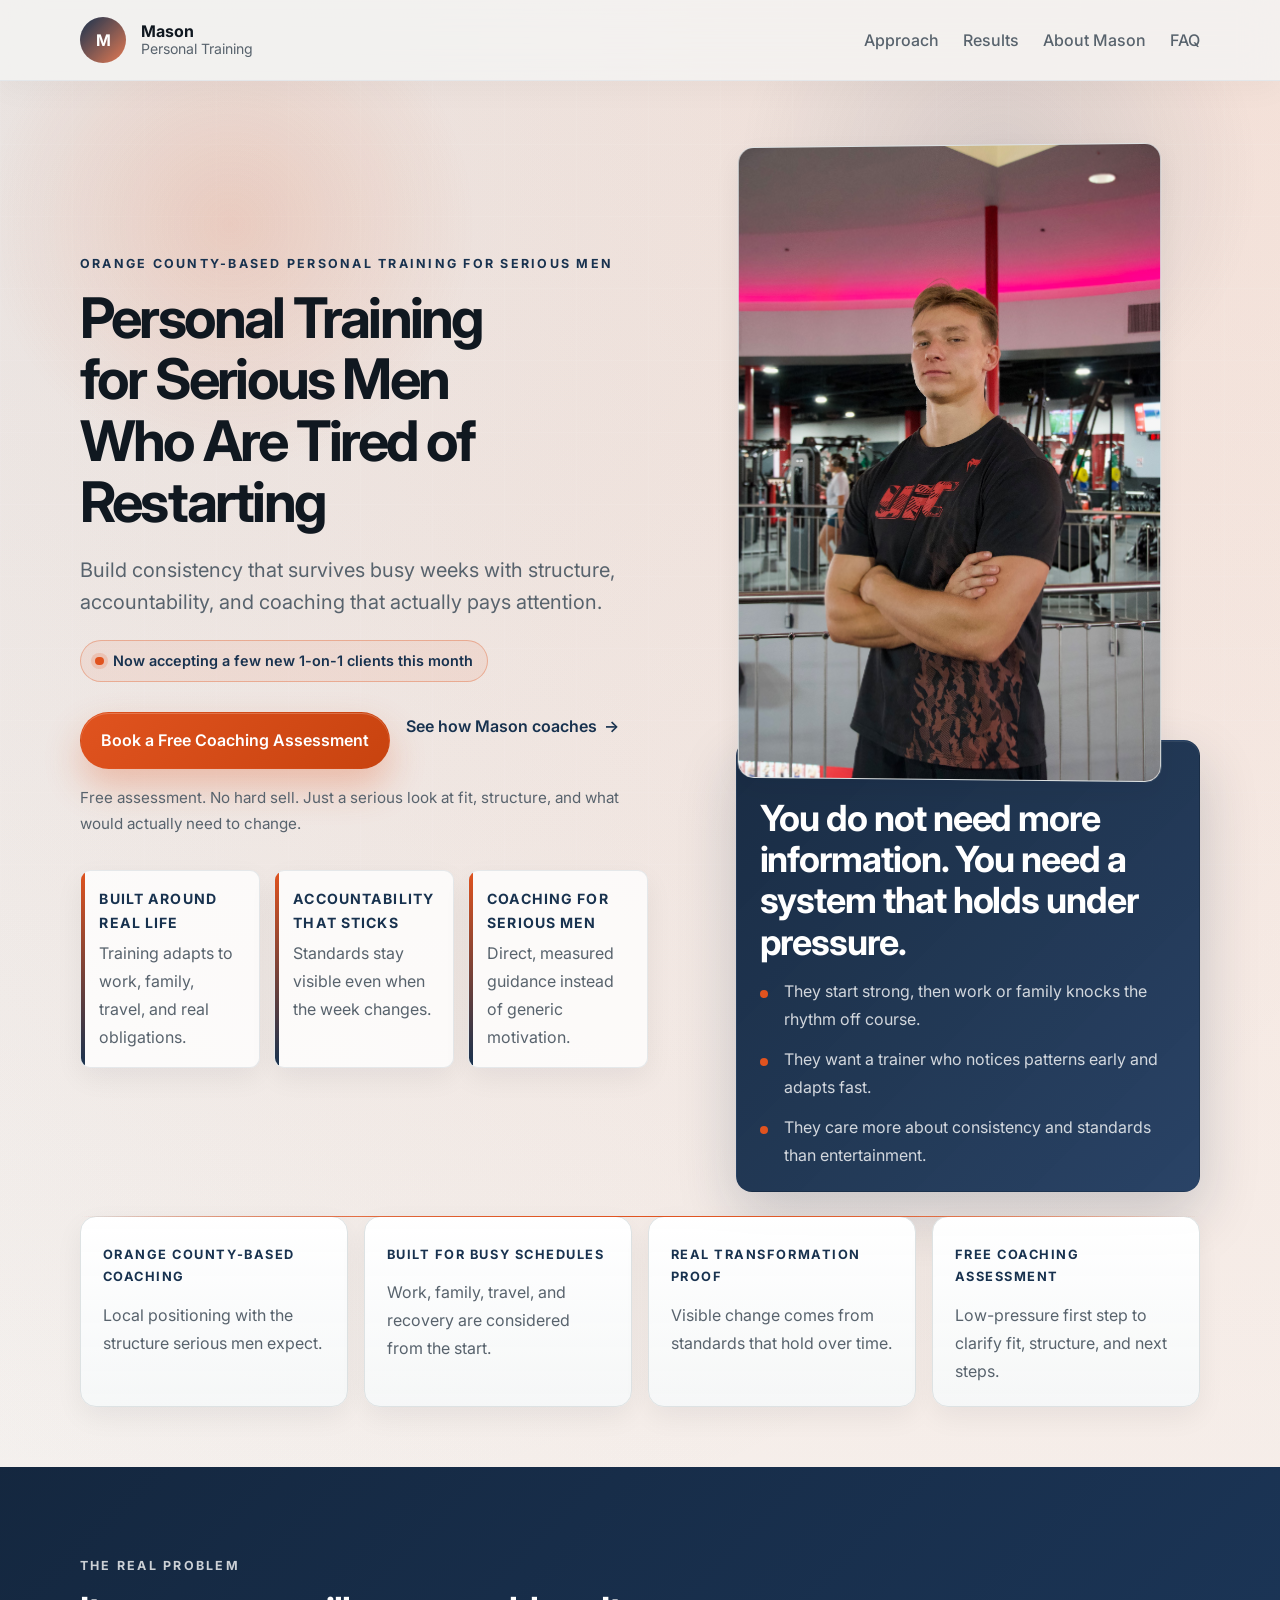
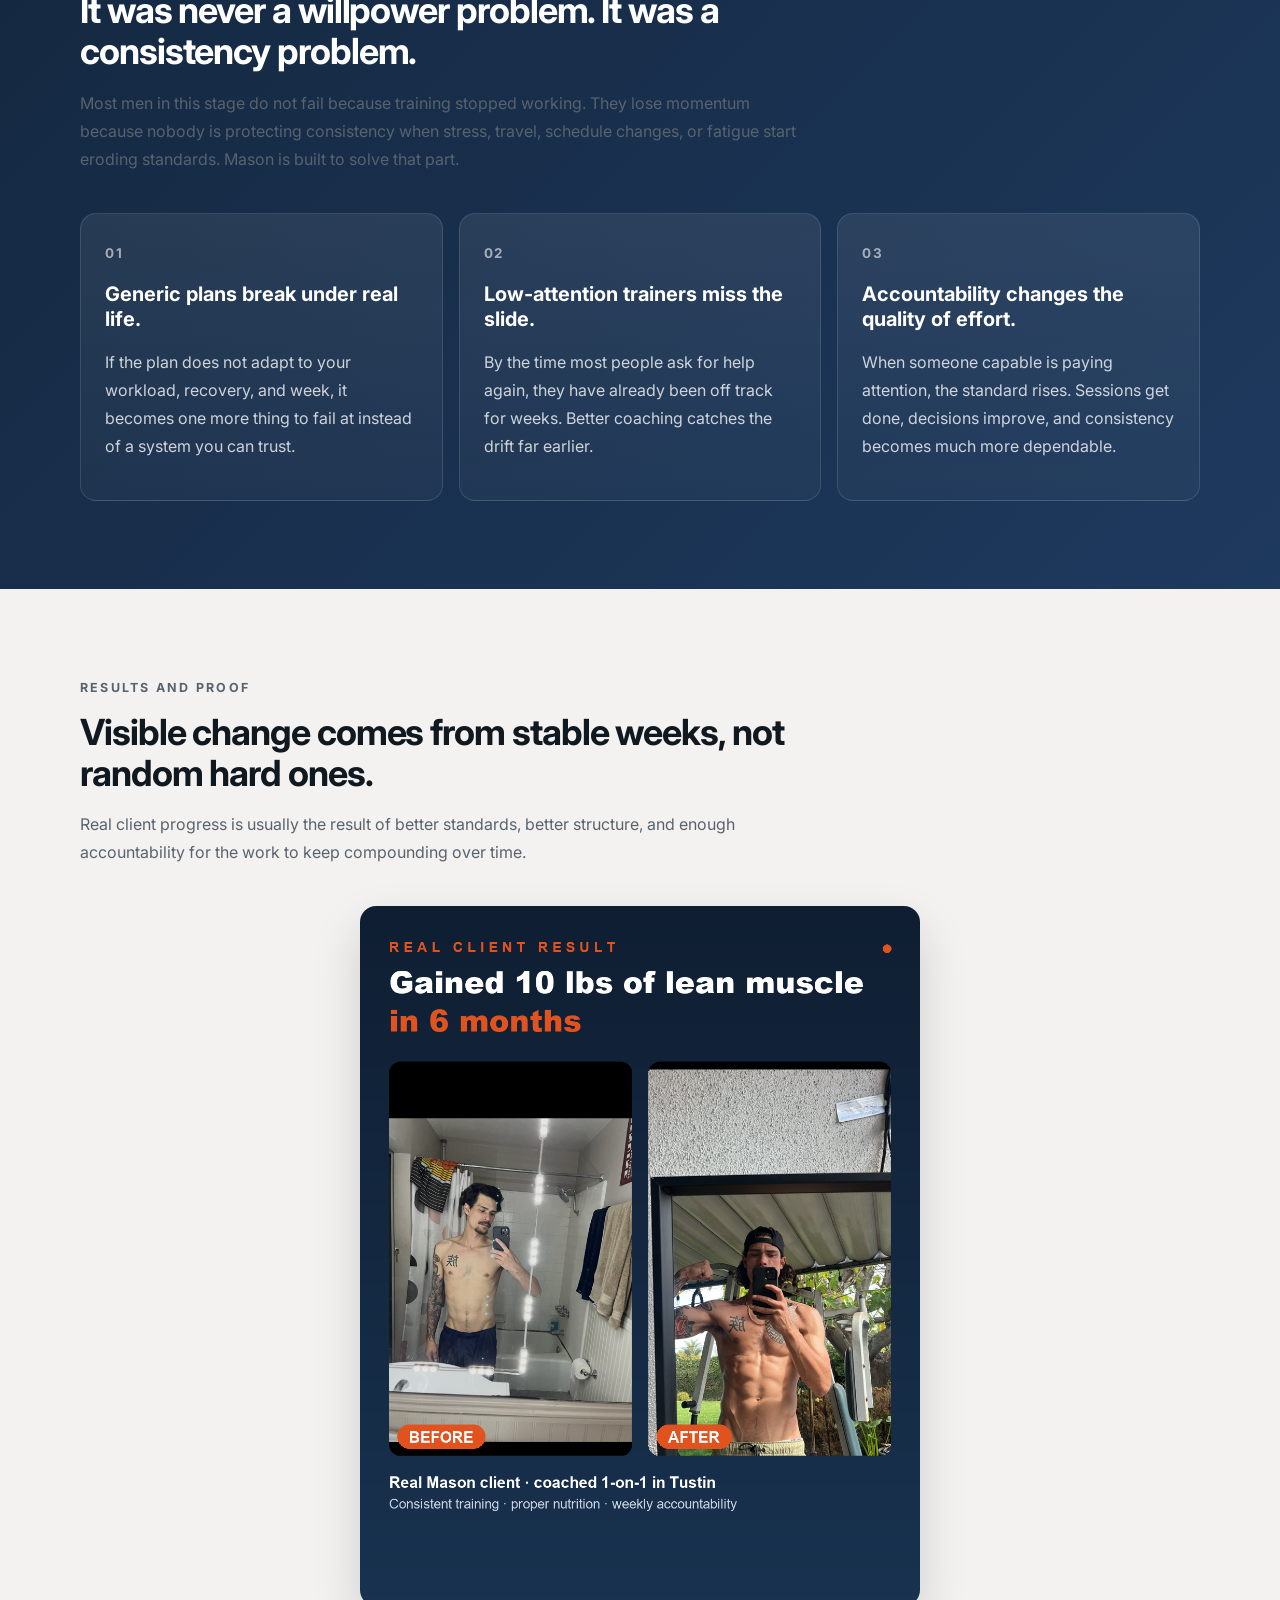
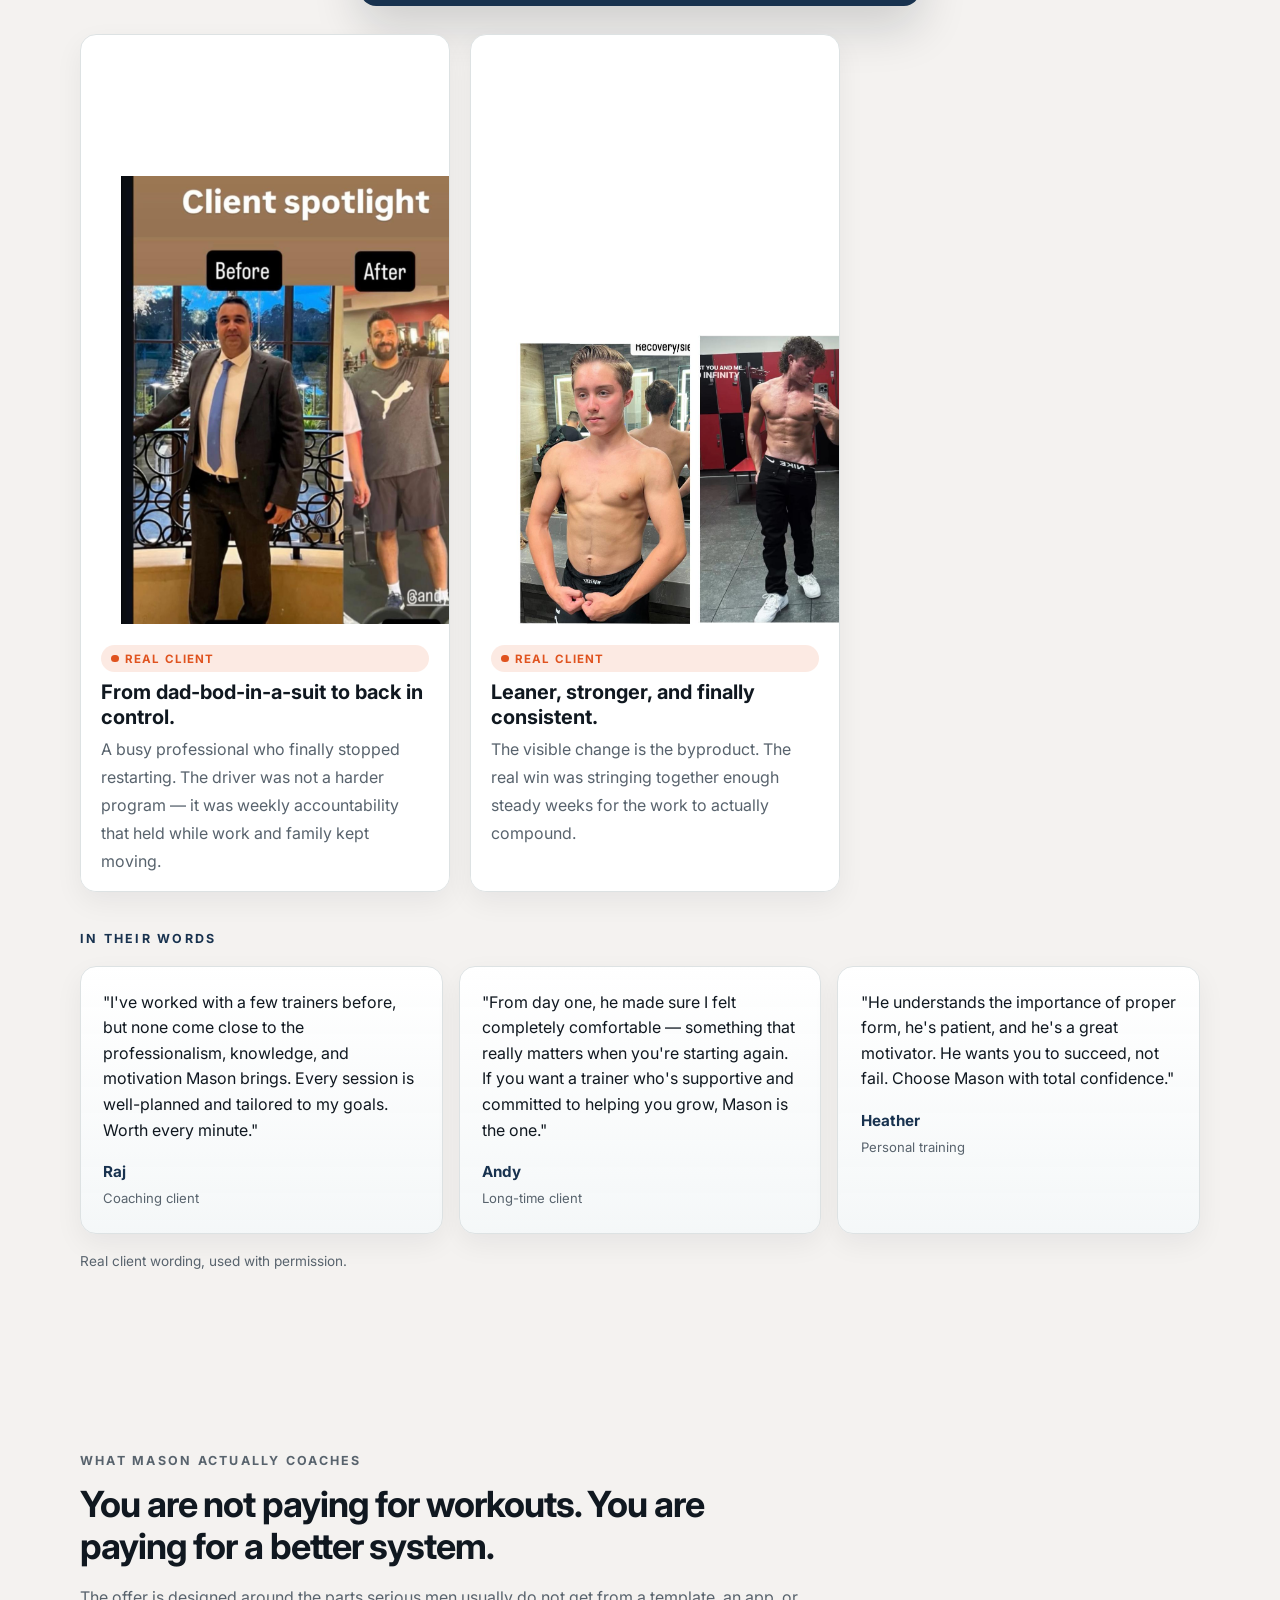
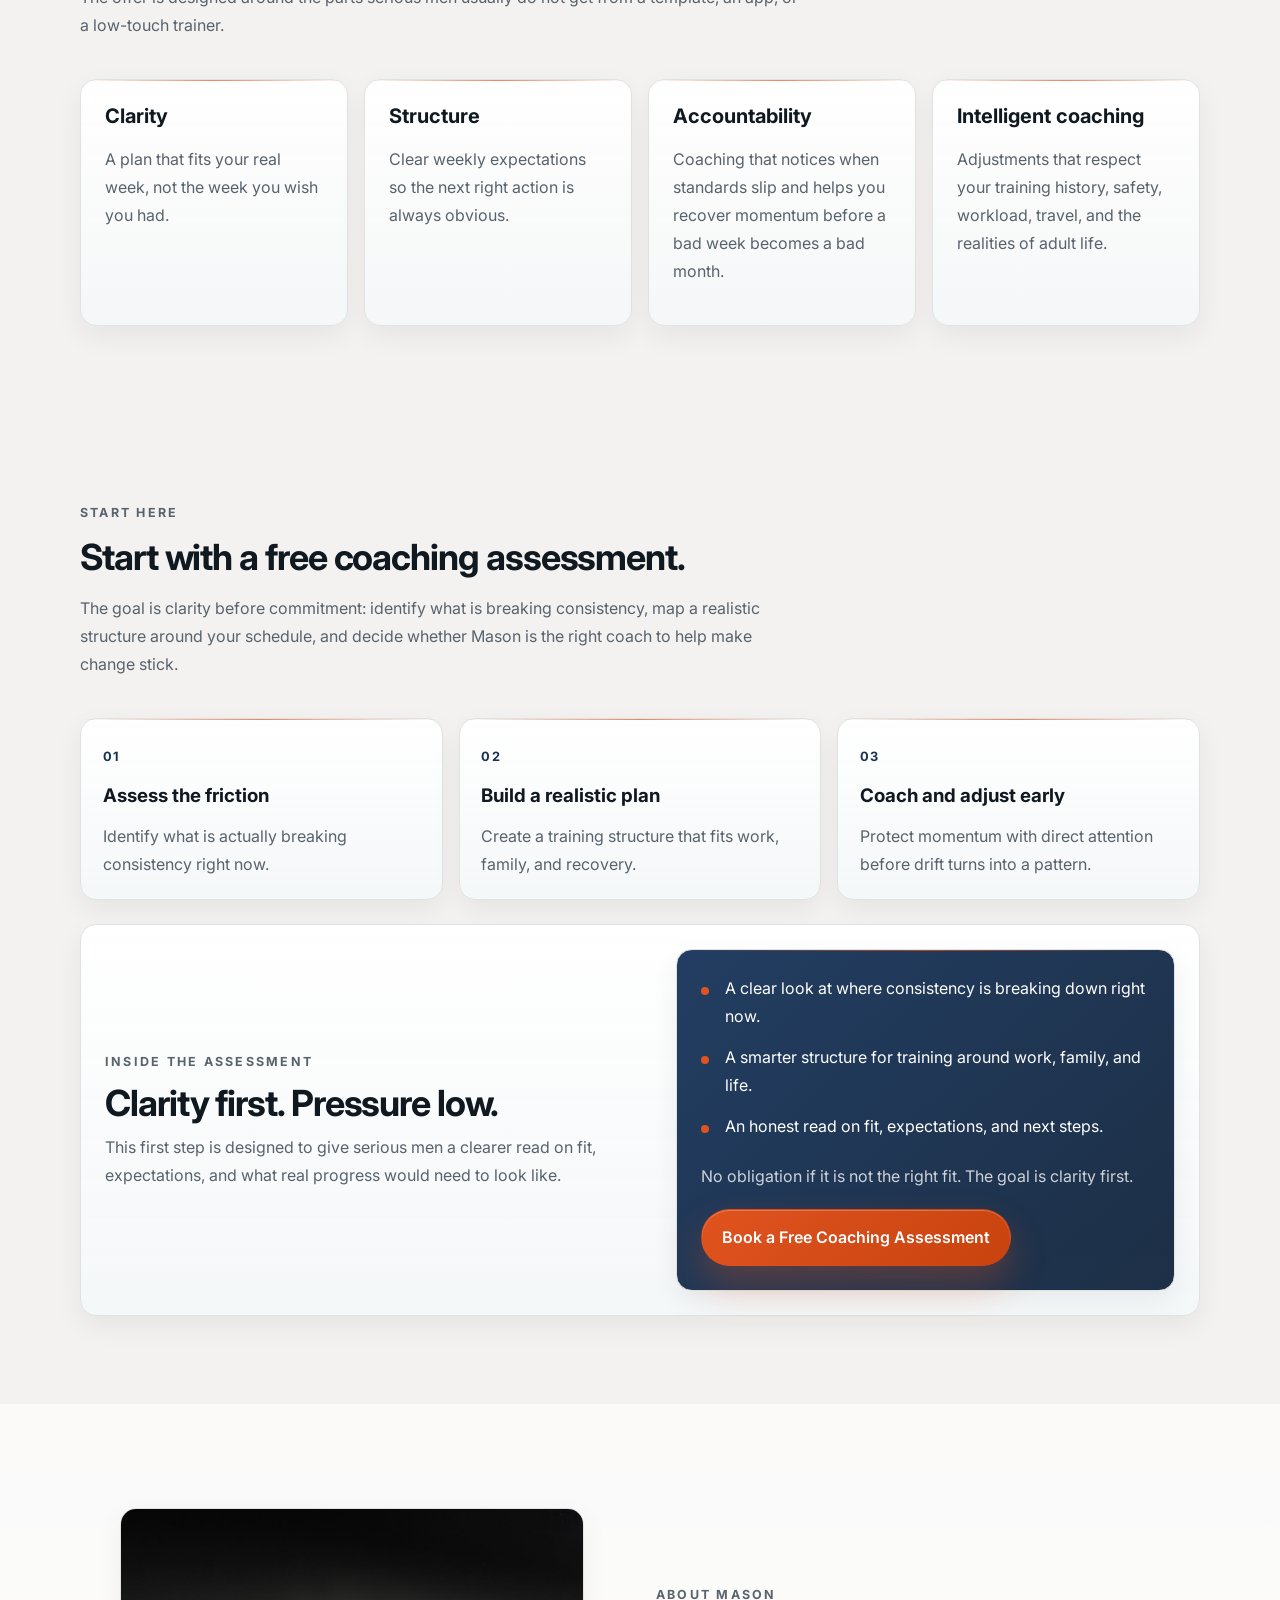
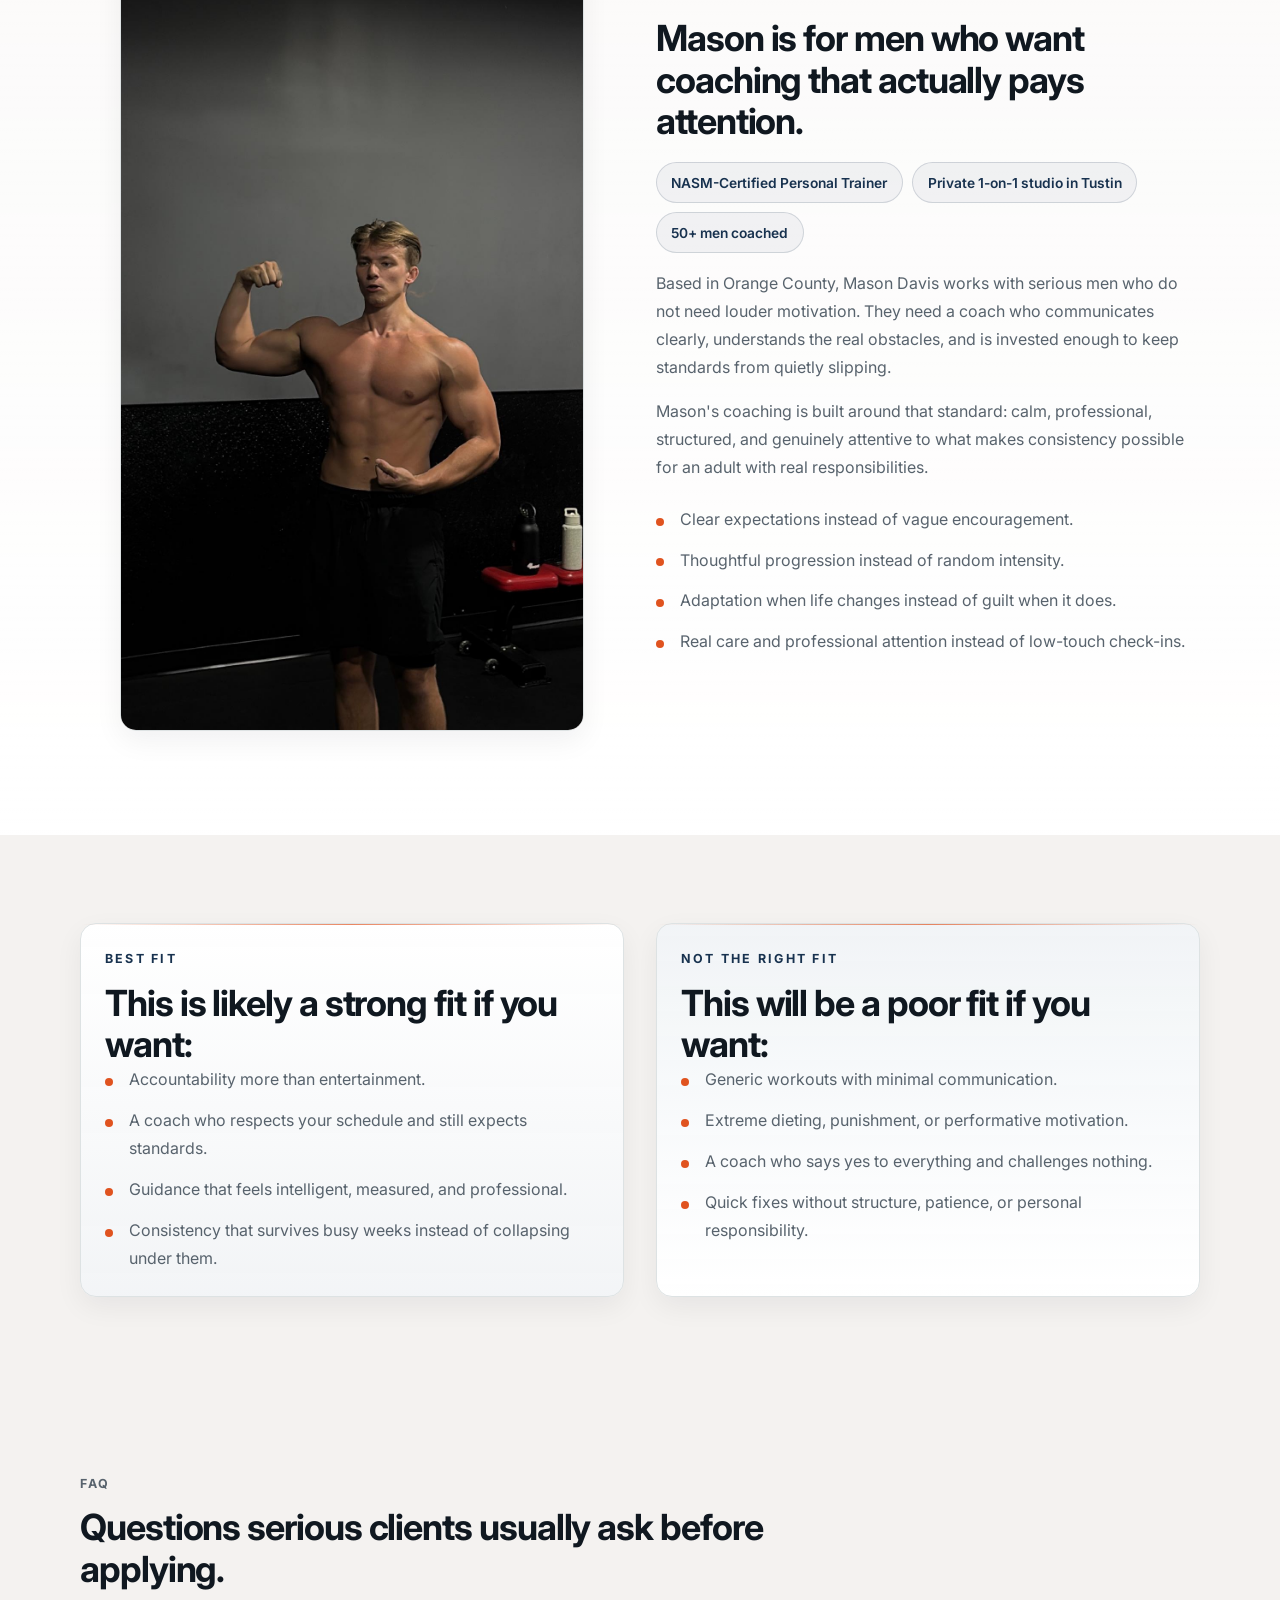
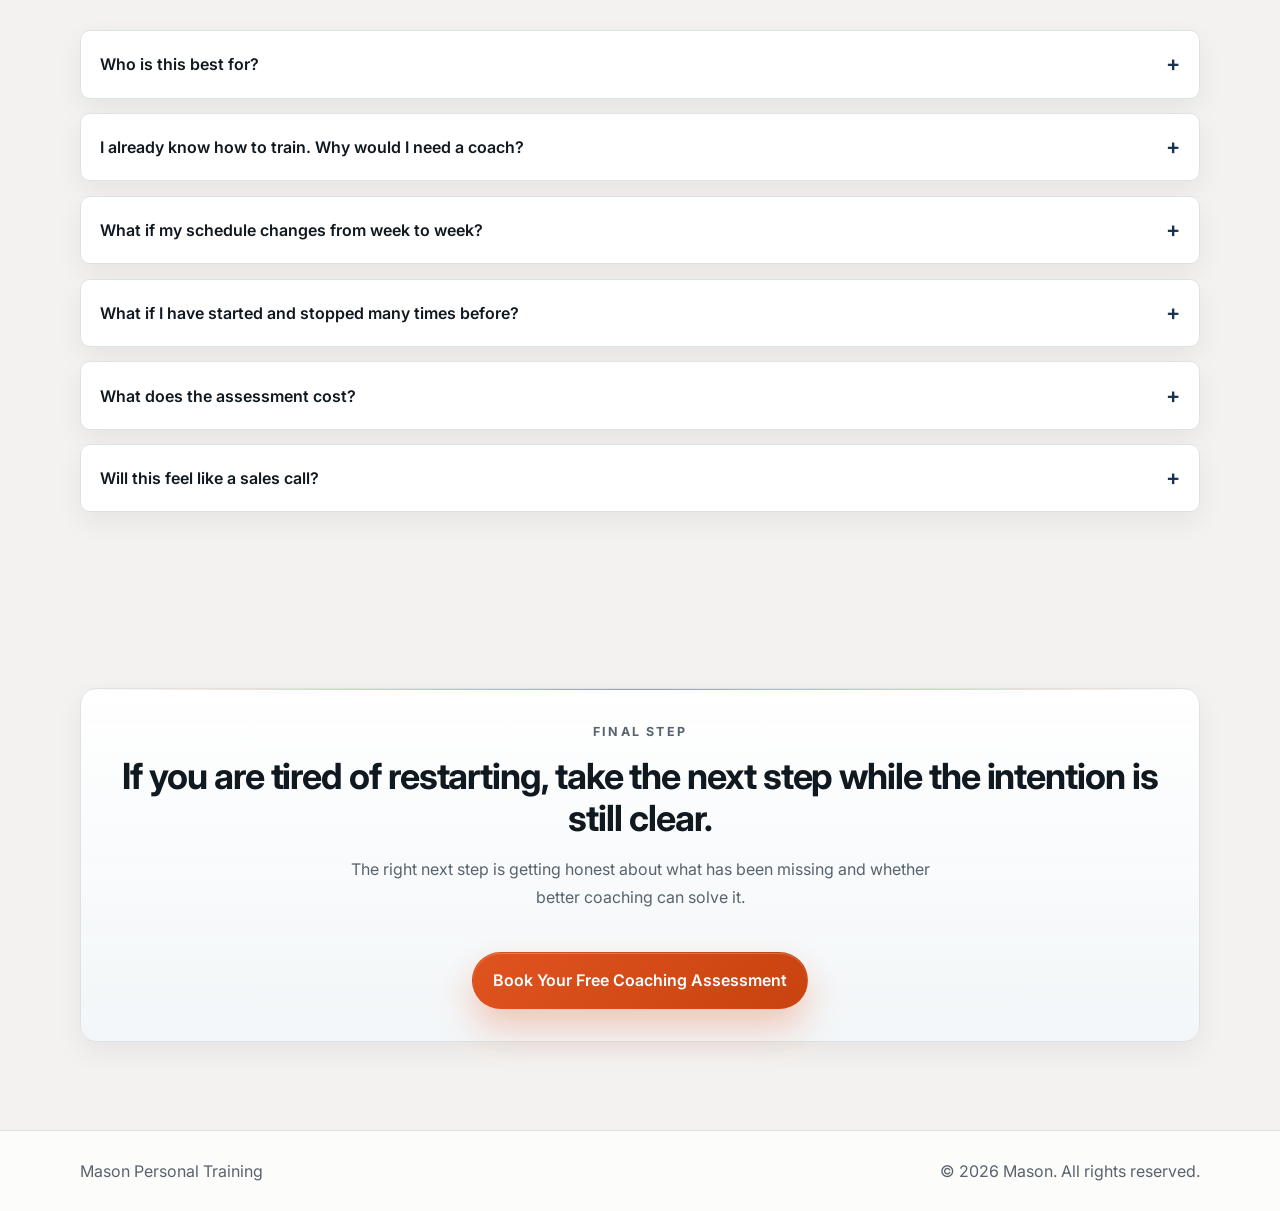
==== index.html @ 884f0334 "Switch CTAs to Tally application funnel Co-Authored-By: Claude Opus 4.8 <noreply@anthropic.com>" ====
<!DOCTYPE html>
<html lang="en">
  <head>
    <meta charset="UTF-8" />
    <meta name="viewport" content="width=device-width, initial-scale=1.0" />
    <title>Personal Training for Busy Men in Orange County | Mason Davis, NASM</title>
    <meta
      name="description"
      content="Private 1-on-1 personal training in Tustin for busy Orange County men. NASM-certified coaching built around your real week — structure, accountability, and a coach who actually pays attention. Book a free assessment."
    />
    <meta name="build-id" content="2026-06-10-kickstart-funnel" />
    <link rel="preconnect" href="https://fonts.googleapis.com" />
    <link rel="preconnect" href="https://fonts.gstatic.com" crossorigin />
    <link
      href="https://fonts.googleapis.com/css2?family=Inter:wght@400;500;600;700&amp;display=swap"
      rel="stylesheet"
    />
    <link rel="stylesheet" href="styles.css" />
  </head>
  <body>
    <!-- Asset mapping:
      assets/mason-hero.jpg
      assets/mason-about.jpg
      assets/transformations/transformation-1.png  (real client before/after)
      assets/transformations/transformation-2.png  (real client before/after)
      NOTE: transformation-3.png removed from the page — it was a reposted IG
      story (handle "mvsonv"), not a credible client before/after. Drop a real
      Kickstart client photo here to add a third proof image.
    -->
    <a class="skip-link" href="#main-content">Skip to content</a>

    <header class="site-header">
      <div class="container header-inner">
        <a class="brand-mark" href="#top" aria-label="Mason home">
          <span class="brand-mark__monogram">M</span>
          <span class="brand-mark__text">
            <strong>Mason</strong>
            <span>Personal Training</span>
          </span>
        </a>

        <nav class="site-nav" aria-label="Primary">
          <a href="#approach">Approach</a>
          <a href="#results">Results</a>
          <a href="#about">About Mason</a>
          <a href="#faq">FAQ</a>
        </nav>
      </div>
    </header>

    <main id="main-content">
      <section class="hero section" id="top">
        <div class="container hero-grid">
          <div class="hero-copy" data-reveal>
            <p class="eyebrow">Orange County-based personal training for serious men</p>
            <h1>
              Personal Training for Serious Men Who Are Tired of Restarting
            </h1>
            <p class="hero-subhead">
              Build consistency that survives busy weeks with structure,
              accountability, and coaching that actually pays attention.
            </p>

            <p class="hero-scarcity"><span class="dot" aria-hidden="true"></span> Now accepting a few new 1-on-1 clients this month</p>

            <div class="hero-actions">
              <a
                class="button button--primary"
                href="https://tally.so/r/aQDypB"
                target="_blank"
                rel="noreferrer"
              >
                Book a Free Coaching Assessment
              </a>
              <a class="text-link" href="#approach">See how Mason coaches</a>
            </div>

            <p class="cta-note">
              Free assessment. No hard sell. Just a serious look at fit,
              structure, and what would actually need to change.
            </p>

            <div class="hero-proof" aria-label="Why this is different">
              <article class="hero-proof__item">
                <span>Built around real life</span>
                <p>Training adapts to work, family, travel, and real obligations.</p>
              </article>
              <article class="hero-proof__item">
                <span>Accountability that sticks</span>
                <p>Standards stay visible even when the week changes.</p>
              </article>
              <article class="hero-proof__item">
                <span>Coaching for serious men</span>
                <p>Direct, measured guidance instead of generic motivation.</p>
              </article>
            </div>
          </div>

          <div class="hero-visual" data-reveal>
            <figure class="media-shell media-shell--hero" data-media-frame>
              <img
                src="assets/mason-hero.jpg"
                alt="Straight-on portrait of Mason in the gym"
                width="900"
                height="1100"
                fetchpriority="high"
              />
              <div class="media-fallback">
                <span class="media-label">Mason Hero Image</span>
                <p>
                  Use Mason's straight-on gym portrait with his face visible.
                </p>
              </div>
            </figure>

            <aside class="hero-card">
              <p class="eyebrow">Why men reach out</p>
              <h2>You do not need more information. You need a system that holds under pressure.</h2>
              <ul>
                <li>They start strong, then work or family knocks the rhythm off course.</li>
                <li>They want a trainer who notices patterns early and adapts fast.</li>
                <li>They care more about consistency and standards than entertainment.</li>
              </ul>
            </aside>
          </div>
        </div>

        <div class="container trust-strip" data-reveal>
          <article class="trust-badge">
            <span>Orange County-based coaching</span>
            <p>Local positioning with the structure serious men expect.</p>
          </article>
          <article class="trust-badge">
            <span>Built for busy schedules</span>
            <p>Work, family, travel, and recovery are considered from the start.</p>
          </article>
          <article class="trust-badge">
            <span>Real transformation proof</span>
            <p>Visible change comes from standards that hold over time.</p>
          </article>
          <article class="trust-badge">
            <span>Free coaching assessment</span>
            <p>Low-pressure first step to clarify fit, structure, and next steps.</p>
          </article>
        </div>
      </section>

      <section class="section section--band" id="approach">
        <div class="container">
          <div class="section-intro" data-reveal>
            <p class="eyebrow">The real problem</p>
            <h2>It was never a willpower problem. It was a consistency problem.</h2>
            <p>
              Most men in this stage do not fail because training stopped
              working. They lose momentum because nobody is protecting
              consistency when stress, travel, schedule changes, or fatigue
              start eroding standards. Mason is built to solve that part.
            </p>
          </div>

          <div class="card-grid card-grid--three">
            <article class="detail-card" data-reveal>
              <span class="detail-card__index">01</span>
              <h3>Generic plans break under real life.</h3>
              <p>
                If the plan does not adapt to your workload, recovery, and week,
                it becomes one more thing to fail at instead of a system you can
                trust.
              </p>
            </article>

            <article class="detail-card" data-reveal>
              <span class="detail-card__index">02</span>
              <h3>Low-attention trainers miss the slide.</h3>
              <p>
                By the time most people ask for help again, they have already
                been off track for weeks. Better coaching catches the drift far
                earlier.
              </p>
            </article>

            <article class="detail-card" data-reveal>
              <span class="detail-card__index">03</span>
              <h3>Accountability changes the quality of effort.</h3>
              <p>
                When someone capable is paying attention, the standard rises.
                Sessions get done, decisions improve, and consistency becomes
                much more dependable.
              </p>
            </article>
          </div>
        </div>
      </section>

      <section class="section" id="results">
        <div class="container">
          <div class="section-intro" data-reveal>
            <p class="eyebrow">Results and proof</p>
            <h2>Visible change comes from stable weeks, not random hard ones.</h2>
            <p>
              Real client progress is usually the result of better standards,
              better structure, and enough accountability for the work to keep
              compounding over time.
            </p>
          </div>

          <figure class="featured-proof" data-reveal>
            <img
              src="assets/transformations/client-muscle-transformation.png"
              alt="Real Mason client before and after — gained 10 lbs of lean muscle in 6 months"
              width="1080"
              height="1350"
              loading="lazy"
            />
          </figure>

          <div class="transformation-grid transformation-grid--two">
            <article class="transformation-card" data-reveal>
              <figure class="media-shell transformation-media transformation-media--first" data-media-frame>
                <img
                  src="assets/transformations/transformation-1.png"
                  alt="Real Mason client before and after: heavier in a suit, then noticeably leaner and fit"
                  width="900"
                  height="1400"
                  loading="lazy"
                />
                <div class="media-fallback">
                  <span class="media-label">Real client</span>
                  <p>Before-and-after of a real Mason client.</p>
                </div>
              </figure>
              <div class="transformation-caption">
                <span class="transformation-tag">Real client</span>
                <h3>From dad-bod-in-a-suit to back in control.</h3>
                <p>
                  A busy professional who finally stopped restarting. The driver
                  was not a harder program — it was weekly accountability that
                  held while work and family kept moving.
                </p>
              </div>
            </article>

            <article class="transformation-card" data-reveal>
              <figure class="media-shell transformation-media transformation-media--second" data-media-frame>
                <img
                  src="assets/transformations/transformation-2.png"
                  alt="Real Mason client before and after showing a leaner, more defined physique"
                  width="900"
                  height="1400"
                  loading="lazy"
                />
                <div class="media-fallback">
                  <span class="media-label">Real client</span>
                  <p>Before-and-after of a real Mason client.</p>
                </div>
              </figure>
              <div class="transformation-caption">
                <span class="transformation-tag">Real client</span>
                <h3>Leaner, stronger, and finally consistent.</h3>
                <p>
                  The visible change is the byproduct. The real win was stringing
                  together enough steady weeks for the work to actually compound.
                </p>
              </div>
            </article>
          </div>

          <div class="testimonials" data-reveal>
            <p class="eyebrow">In their words</p>
            <div class="testimonials-grid">
              <figure class="quote-card">
                <blockquote>
                  "I've worked with a few trainers before, but none come close to
                  the professionalism, knowledge, and motivation Mason brings.
                  Every session is well-planned and tailored to my goals. Worth
                  every minute."
                </blockquote>
                <figcaption><strong>Raj</strong><span>Coaching client</span></figcaption>
              </figure>
              <figure class="quote-card">
                <blockquote>
                  "From day one, he made sure I felt completely comfortable —
                  something that really matters when you're starting again. If you
                  want a trainer who's supportive and committed to helping you
                  grow, Mason is the one."
                </blockquote>
                <figcaption><strong>Andy</strong><span>Long-time client</span></figcaption>
              </figure>
              <figure class="quote-card">
                <blockquote>
                  "He understands the importance of proper form, he's patient, and
                  he's a great motivator. He wants you to succeed, not fail.
                  Choose Mason with total confidence."
                </blockquote>
                <figcaption><strong>Heather</strong><span>Personal training</span></figcaption>
              </figure>
            </div>
            <p class="testimonials-note">Real client wording, used with permission.</p>
          </div>
        </div>
      </section>

      <section class="section">
        <div class="container">
          <div class="section-intro" data-reveal>
            <p class="eyebrow">What Mason actually coaches</p>
            <h2>You are not paying for workouts. You are paying for a better system.</h2>
            <p>
              The offer is designed around the parts serious men usually do not
              get from a template, an app, or a low-touch trainer.
            </p>
          </div>

          <div class="card-grid card-grid--four">
            <article class="service-card" data-reveal>
              <h3>Clarity</h3>
              <p>
                A plan that fits your real week, not the week you wish you had.
              </p>
            </article>

            <article class="service-card" data-reveal>
              <h3>Structure</h3>
              <p>
                Clear weekly expectations so the next right action is always
                obvious.
              </p>
            </article>

            <article class="service-card" data-reveal>
              <h3>Accountability</h3>
              <p>
                Coaching that notices when standards slip and helps you recover
                momentum before a bad week becomes a bad month.
              </p>
            </article>

            <article class="service-card" data-reveal>
              <h3>Intelligent coaching</h3>
              <p>
                Adjustments that respect your training history, safety,
                workload, travel, and the realities of adult life.
              </p>
            </article>
          </div>
        </div>
      </section>

      <section class="section section--assessment" id="assessment">
        <div class="container">
          <div class="section-intro" data-reveal>
            <p class="eyebrow">Start here</p>
            <h2>Start with a free coaching assessment.</h2>
            <p>
              The goal is clarity before commitment: identify what is breaking
              consistency, map a realistic structure around your schedule, and
              decide whether Mason is the right coach to help make change stick.
            </p>
          </div>

          <div class="steps-grid">
            <article class="step-card" data-reveal>
              <span class="step-card__index">01</span>
              <h3>Assess the friction</h3>
              <p>Identify what is actually breaking consistency right now.</p>
            </article>

            <article class="step-card" data-reveal>
              <span class="step-card__index">02</span>
              <h3>Build a realistic plan</h3>
              <p>Create a training structure that fits work, family, and recovery.</p>
            </article>

            <article class="step-card" data-reveal>
              <span class="step-card__index">03</span>
              <h3>Coach and adjust early</h3>
              <p>Protect momentum with direct attention before drift turns into a pattern.</p>
            </article>
          </div>

          <div class="assessment-callout" data-reveal>
            <div class="assessment-callout__copy">
              <p class="eyebrow">Inside the assessment</p>
              <h3>Clarity first. Pressure low.</h3>
              <p>
                This first step is designed to give serious men a clearer read
                on fit, expectations, and what real progress would need to look
                like.
              </p>
            </div>

            <div class="assessment-card">
              <ul>
                <li>A clear look at where consistency is breaking down right now.</li>
                <li>A smarter structure for training around work, family, and life.</li>
                <li>An honest read on fit, expectations, and next steps.</li>
              </ul>
              <p class="assessment-note">
                No obligation if it is not the right fit. The goal is clarity
                first.
              </p>
              <a
                class="button button--primary"
                href="https://tally.so/r/aQDypB"
                target="_blank"
                rel="noreferrer"
              >
                Book a Free Coaching Assessment
              </a>
            </div>
          </div>
        </div>
      </section>

      <section class="section section--about" id="about">
        <div class="container about-grid">
          <figure class="media-shell media-shell--about" data-media-frame data-reveal>
            <img
              src="assets/mason-about.jpg"
              alt="Mason shirtless in the gym"
              width="900"
              height="1100"
              loading="lazy"
            />
            <div class="media-fallback">
              <span class="media-label">About Mason Image</span>
              <p>
                Use Mason's shirtless gym image to support the coaching and
                physique credibility section.
              </p>
            </div>
          </figure>

          <div class="about-copy" data-reveal>
            <p class="eyebrow">About Mason</p>
            <h2>Mason is for men who want coaching that actually pays attention.</h2>

            <ul class="about-creds" aria-label="Credentials">
              <li>NASM-Certified Personal Trainer</li>
              <li>Private 1-on-1 studio in Tustin</li>
              <li>50+ men coached</li>
            </ul>

            <p>
              Based in Orange County, Mason Davis works with serious men who do
              not need louder motivation. They need a coach who communicates
              clearly, understands the real obstacles, and is invested enough
              to keep standards from quietly slipping.
            </p>
            <p>
              Mason's coaching is built around that standard: calm,
              professional, structured, and genuinely attentive to what makes
              consistency possible for an adult with real responsibilities.
            </p>

            <ul class="about-points">
              <li>Clear expectations instead of vague encouragement.</li>
              <li>Thoughtful progression instead of random intensity.</li>
              <li>Adaptation when life changes instead of guilt when it does.</li>
              <li>Real care and professional attention instead of low-touch check-ins.</li>
            </ul>
          </div>
        </div>
      </section>

      <section class="section">
        <div class="container fit-grid">
          <div class="fit-card" data-reveal>
            <p class="eyebrow">Best fit</p>
            <h2>This is likely a strong fit if you want:</h2>
            <ul>
              <li>Accountability more than entertainment.</li>
              <li>A coach who respects your schedule and still expects standards.</li>
              <li>Guidance that feels intelligent, measured, and professional.</li>
              <li>Consistency that survives busy weeks instead of collapsing under them.</li>
            </ul>
          </div>

          <div class="fit-card fit-card--muted" data-reveal>
            <p class="eyebrow">Not the right fit</p>
            <h2>This will be a poor fit if you want:</h2>
            <ul>
              <li>Generic workouts with minimal communication.</li>
              <li>Extreme dieting, punishment, or performative motivation.</li>
              <li>A coach who says yes to everything and challenges nothing.</li>
              <li>Quick fixes without structure, patience, or personal responsibility.</li>
            </ul>
          </div>
        </div>
      </section>

      <section class="section section--faq" id="faq">
        <div class="container">
          <div class="section-intro" data-reveal>
            <p class="eyebrow">FAQ</p>
            <h2>Questions serious clients usually ask before applying.</h2>
          </div>

          <div class="faq-list" data-reveal>
            <details>
              <summary>Who is this best for?</summary>
              <p>
                Men who already believe in training, want stronger
                accountability, and are tired of slipping in and out of
                consistency when life gets busy.
              </p>
            </details>

            <details>
              <summary>I already know how to train. Why would I need a coach?</summary>
              <p>
                Because the issue is rarely knowledge. The value is having
                structure, accountability, feedback, and someone paying
                attention before inconsistency becomes the pattern again.
              </p>
            </details>

            <details>
              <summary>What if my schedule changes from week to week?</summary>
              <p>
                That is exactly why intelligent coaching matters. The plan
                should adapt to real life without letting standards disappear.
              </p>
            </details>

            <details>
              <summary>What if I have started and stopped many times before?</summary>
              <p>
                That is one of the clearest signs that accountability and better
                structure may be the missing piece. Repetition does not mean you
                are incapable. It usually means the system has been wrong.
              </p>
            </details>

            <details>
              <summary>What does the assessment cost?</summary>
              <p>
                The coaching assessment is free. It is meant to create clarity
                before any commitment gets discussed.
              </p>
            </details>

            <details>
              <summary>Will this feel like a sales call?</summary>
              <p>
                No. The point of the assessment is to get clear on fit,
                structure, and what would actually help. If it is not the right
                fit, that gets clarified early too.
              </p>
            </details>
          </div>
        </div>
      </section>

      <section class="section section--closing">
        <div class="container closing-card" data-reveal>
          <p class="eyebrow">Final step</p>
          <h2>If you are tired of restarting, take the next step while the intention is still clear.</h2>
          <p>
            The right next step is getting honest about what has been missing
            and whether better coaching can solve it.
          </p>
          <a
            class="button button--primary"
            href="https://tally.so/r/aQDypB"
            target="_blank"
            rel="noreferrer"
          >
            Book Your Free Coaching Assessment
          </a>
        </div>
      </section>
    </main>

    <footer class="site-footer">
      <div class="container footer-inner">
        <p>Mason Personal Training</p>
        <p>&copy; <span id="current-year"></span> Mason. All rights reserved.</p>
      </div>
    </footer>

    <div class="sticky-cta" data-sticky-cta aria-hidden="true">
      <a
        class="button button--primary sticky-cta__button"
        href="https://tally.so/r/aQDypB"
        target="_blank"
        rel="noreferrer"
      >
        Book a Free Assessment — no hard sell
      </a>
    </div>

    <script src="script.js"></script>
  </body>
</html>
---- styles.css ----
:root {
  --background: #F4F2F0;
  --section-bg: #FFFFFF;
  --text-primary: #101820;
  --text-secondary: #58636D;
  --primary-color: #18324F;
  --primary-hover: #0F2238;
  --accent-color: #E0531F;
  --border-color: #DDE2E3;
  --shadow-soft: 0 10px 28px rgba(15, 23, 32, 0.06);
  --radius-lg: 16px;
  --radius-md: 10px;
  --radius-sm: 8px;
  --container: 1120px;
}

*,
*::before,
*::after {
  box-sizing: border-box;
}

html {
  scroll-behavior: smooth;
}

body {
  margin: 0;
  font-family: Inter, system-ui, -apple-system, BlinkMacSystemFont, "Segoe UI", sans-serif;
  font-size: 16px;
  line-height: 1.75;
  color: var(--text-primary);
  background:
    radial-gradient(circle at top right, rgba(224, 83, 31, 0.14), transparent 24%),
    radial-gradient(circle at top left, rgba(28, 53, 82, 0.08), transparent 18%),
    linear-gradient(180deg, #fbfbf9 0%, var(--background) 24%, var(--background) 100%);
}

body::before {
  content: "";
  position: fixed;
  inset: 0;
  background-image:
    linear-gradient(rgba(255, 255, 255, 0.45) 1px, transparent 1px),
    linear-gradient(90deg, rgba(255, 255, 255, 0.45) 1px, transparent 1px);
  background-size: 72px 72px;
  opacity: 0.16;
  pointer-events: none;
  z-index: -1;
}

img {
  display: block;
  max-width: 100%;
}

a {
  color: inherit;
  text-decoration: none;
}

button,
a,
summary {
  -webkit-tap-highlight-color: transparent;
}

:focus-visible {
  outline: 3px solid rgba(224, 83, 31, 0.45);
  outline-offset: 3px;
}

.skip-link {
  position: absolute;
  top: 1rem;
  left: 1rem;
  z-index: 1000;
  padding: 0.75rem 1rem;
  border-radius: var(--radius-sm);
  background: var(--text-primary);
  color: var(--section-bg);
  transform: translateY(-160%);
  transition: transform 180ms ease;
}

.skip-link:focus-visible {
  transform: translateY(0);
}

.container {
  width: min(calc(100% - 2rem), var(--container));
  margin: 0 auto;
}

.section {
  padding: 4.75rem 0;
}

.section--band {
  background:
    linear-gradient(135deg, rgba(20, 39, 63, 0.98), rgba(30, 58, 95, 0.94)),
    var(--primary-color);
  color: var(--section-bg);
}

.section--band .eyebrow,
.section--band p,
.section--band .detail-card p {
  color: rgba(255, 255, 255, 0.78);
}

.section--assessment {
  padding-top: 1rem;
}

.section--about {
  background: linear-gradient(180deg, rgba(255, 255, 255, 0.6), rgba(255, 255, 255, 0.98));
}

.section--faq {
  padding-top: 2rem;
}

.section--closing {
  padding-top: 1rem;
  padding-bottom: 5rem;
}

.eyebrow {
  margin: 0 0 0.8rem;
  font-size: 0.78rem;
  font-weight: 700;
  letter-spacing: 0.18em;
  text-transform: uppercase;
  color: var(--primary-color);
}

.section-intro {
  max-width: 720px;
  margin-bottom: 2.5rem;
}

.section-intro h2,
.hero-card h2,
.closing-card h2,
.about-copy h2,
.fit-card h2,
.assessment-callout__copy h3 {
  margin: 0;
  font-size: 28px;
  line-height: 1.15;
  letter-spacing: -0.03em;
}

.section-intro p,
.hero-subhead,
.cta-note,
.detail-card p,
.service-card p,
.assessment-note,
.assessment-card li,
.transformation-caption p,
.about-copy p,
.about-points li,
.fit-card li,
.faq-list p,
.closing-card p,
.hero-card li,
.trust-list li,
.trust-badge p,
.proof-card p,
.step-card p,
.assessment-callout__copy p {
  color: var(--text-secondary);
}

.site-header {
  position: relative;
  z-index: 40;
  border-bottom: 1px solid rgba(227, 230, 233, 0.9);
  background: rgba(243, 244, 242, 0.84);
  backdrop-filter: blur(18px);
  box-shadow: 0 10px 30px rgba(15, 23, 32, 0.03);
}

.header-inner,
.footer-inner {
  display: flex;
  align-items: center;
  justify-content: space-between;
  gap: 1rem;
  min-height: 5rem;
}

.brand-mark {
  display: inline-flex;
  align-items: center;
  gap: 0.9rem;
  min-width: 0;
}

.brand-mark__monogram {
  display: grid;
  place-items: center;
  width: 2.9rem;
  height: 2.9rem;
  border-radius: 50%;
  background:
    linear-gradient(135deg, var(--primary-color), rgba(224, 83, 31, 0.75));
  color: var(--section-bg);
  font-weight: 700;
}

.brand-mark__text {
  display: grid;
  line-height: 1.2;
}

.brand-mark__text strong {
  font-size: 1rem;
}

.brand-mark__text span {
  color: var(--text-secondary);
  font-size: 0.88rem;
}

.site-nav {
  display: none;
  align-items: center;
  gap: 1.5rem;
}

.site-nav a {
  position: relative;
  color: var(--text-secondary);
  font-weight: 500;
}

.site-nav a::after {
  content: "";
  position: absolute;
  left: 0;
  bottom: -0.4rem;
  width: 100%;
  height: 2px;
  background: var(--accent-color);
  transform: scaleX(0);
  transform-origin: left;
  transition: transform 180ms ease;
}

.site-nav a:hover::after,
.site-nav a:focus-visible::after {
  transform: scaleX(1);
}

.hero {
  position: relative;
  padding-top: 2.8rem;
  padding-bottom: 3.4rem;
}

.hero::before {
  content: "";
  position: absolute;
  inset: 0 0 auto;
  height: 32rem;
  background:
    radial-gradient(circle at 18% 28%, rgba(224, 83, 31, 0.16), transparent 22%),
    radial-gradient(circle at 78% 18%, rgba(28, 53, 82, 0.13), transparent 24%);
  pointer-events: none;
}

.hero-grid,
.about-grid,
.fit-grid {
  display: grid;
  gap: 1.5rem;
}

.hero-visual {
  order: -1;
}

.hero-copy h1 {
  margin: 0 0 1.25rem;
  font-size: 40px;
  font-weight: 700;
  line-height: 1.1;
  letter-spacing: -0.05em;
  max-width: 13ch;
}

.hero-subhead {
  margin: 0;
  font-size: 18px;
  line-height: 1.6;
  max-width: 60ch;
}

.hero-actions {
  display: flex;
  flex-direction: column;
  align-items: flex-start;
  gap: 1rem;
  margin-top: 1.9rem;
}

.cta-note {
  margin: 1rem 0 0;
  max-width: 40rem;
  font-size: 0.95rem;
}

.button {
  display: inline-flex;
  align-items: center;
  justify-content: center;
  width: 100%;
  max-width: 28rem;
  padding: 1rem 1.25rem;
  border: 1px solid transparent;
  border-radius: 999px;
  font-size: 16px;
  font-weight: 600;
  line-height: 1.4;
  text-align: center;
  transition:
    transform 180ms ease,
    background-color 180ms ease,
    border-color 180ms ease,
    box-shadow 180ms ease;
}

.button:hover {
  transform: translateY(-1px);
}

.button--primary {
  background: linear-gradient(135deg, #E0531F, #C8430F);
  color: #FFFFFF;
  box-shadow:
    0 18px 36px rgba(224, 83, 31, 0.30),
    inset 0 1px 0 rgba(255, 255, 255, 0.22);
}

.button--primary:hover,
.button--primary:focus-visible {
  background: linear-gradient(135deg, #C8430F, #A6370C);
}

.text-link {
  display: inline-flex;
  align-items: center;
  gap: 0.45rem;
  font-weight: 600;
  color: var(--primary-color);
}

.text-link::after {
  content: "→";
  transition: transform 180ms ease;
}

.text-link:hover::after,
.text-link:focus-visible::after {
  transform: translateX(0.25rem);
}

.trust-list,
.about-points,
.fit-card ul,
.assessment-card ul,
.hero-card ul {
  padding: 0;
  margin: 0;
  list-style: none;
}

.trust-list li,
.about-points li,
.fit-card li,
.assessment-card li,
.hero-card li {
  position: relative;
  padding-left: 1.5rem;
}

.trust-list li::before,
.about-points li::before,
.fit-card li::before,
.assessment-card li::before,
.hero-card li::before {
  content: "";
  position: absolute;
  top: 0.8rem;
  left: 0;
  width: 0.5rem;
  height: 0.5rem;
  border-radius: 50%;
  background: var(--accent-color);
}

.hero-visual {
  display: grid;
  gap: 1rem;
}

.trust-strip,
.proof-grid,
.steps-grid {
  display: grid;
  gap: 1rem;
}

.trust-strip {
  margin-top: 1.5rem;
}

.hero-proof {
  display: grid;
  gap: 0.85rem;
  margin-top: 2rem;
}

.hero-proof__item {
  position: relative;
  padding: 1rem 1rem 1rem 1.15rem;
  border: 1px solid rgba(227, 230, 233, 0.92);
  border-radius: var(--radius-md);
  background: rgba(255, 255, 255, 0.78);
  box-shadow: var(--shadow-soft);
  overflow: hidden;
}

.hero-proof__item::before {
  content: "";
  position: absolute;
  inset: 0 auto 0 0;
  width: 4px;
  background: linear-gradient(180deg, var(--accent-color), var(--primary-color));
}

.hero-proof__item span {
  display: inline-block;
  margin-bottom: 0.2rem;
  font-size: 0.88rem;
  font-weight: 700;
  letter-spacing: 0.08em;
  text-transform: uppercase;
  color: var(--primary-color);
}

.hero-proof__item p {
  margin: 0;
  color: var(--text-secondary);
}

.media-shell {
  position: relative;
  overflow: hidden;
  border: 1px solid var(--border-color);
  border-radius: var(--radius-lg);
  background:
    linear-gradient(135deg, rgba(30, 58, 95, 0.08), rgba(224, 83, 31, 0.12)),
    linear-gradient(180deg, #eef2f5 0%, #ffffff 100%);
  box-shadow:
    var(--shadow-soft),
    inset 0 1px 0 rgba(255, 255, 255, 0.72);
  isolation: isolate;
}

.media-shell::before {
  content: "";
  position: absolute;
  inset: 0;
  background-image:
    linear-gradient(rgba(255, 255, 255, 0.22) 1px, transparent 1px),
    linear-gradient(90deg, rgba(255, 255, 255, 0.22) 1px, transparent 1px);
  background-size: 32px 32px;
  pointer-events: none;
}

.media-shell img {
  position: relative;
  z-index: 1;
  width: 100%;
  height: 100%;
  object-fit: cover;
  object-position: center;
}

.media-shell--hero {
  min-height: 24rem;
  transform: perspective(1600px) rotateY(-3deg);
}

.media-shell--about {
  min-height: 22rem;
}

.media-fallback {
  position: absolute;
  inset: auto 1rem 1rem 1rem;
  z-index: 2;
  padding: 1rem 1.1rem;
  border: 1px solid rgba(255, 255, 255, 0.45);
  border-radius: var(--radius-md);
  background: rgba(15, 23, 32, 0.78);
  color: rgba(255, 255, 255, 0.88);
  backdrop-filter: blur(6px);
}

.media-label {
  display: inline-flex;
  margin-bottom: 0.35rem;
  font-size: 0.78rem;
  font-weight: 700;
  letter-spacing: 0.12em;
  text-transform: uppercase;
  color: rgba(255, 255, 255, 0.7);
}

.media-fallback p {
  margin: 0;
  font-size: 0.96rem;
  line-height: 1.55;
}

.media-shell.is-ready .media-fallback {
  opacity: 0;
  pointer-events: none;
  transition: opacity 180ms ease;
}

.media-shell.is-empty img {
  display: none;
}

.hero-card,
.trust-badge,
.detail-card,
.proof-card,
.step-card,
.service-card,
.assessment-callout,
.assessment-card,
.transformation-card,
.fit-card,
.closing-card {
  border: 1px solid var(--border-color);
  border-radius: var(--radius-lg);
  background: var(--section-bg);
  box-shadow: var(--shadow-soft);
}

.hero-card {
  padding: 1.4rem;
  border-color: rgba(30, 58, 95, 0.12);
  background:
    linear-gradient(135deg, rgba(20, 39, 63, 0.98), rgba(30, 58, 95, 0.95));
  color: var(--section-bg);
  box-shadow:
    0 24px 60px rgba(20, 39, 63, 0.2),
    inset 0 1px 0 rgba(255, 255, 255, 0.08);
}

.hero-card h2 {
  margin: 0 0 0.85rem;
  font-size: 1.4rem;
  color: var(--section-bg);
}

.hero-card ul {
  display: grid;
  gap: 0.75rem;
}

.hero-card .eyebrow,
.hero-card li {
  color: rgba(255, 255, 255, 0.8);
}

.trust-badge,
.proof-card,
.step-card {
  padding: 1.35rem;
}

.trust-badge span,
.proof-card__eyebrow,
.step-card__index {
  display: inline-flex;
  margin-bottom: 0.75rem;
  font-size: 0.8rem;
  font-weight: 700;
  letter-spacing: 0.12em;
  text-transform: uppercase;
  color: var(--primary-color);
}

.trust-badge p,
.proof-card p,
.step-card p {
  margin: 0;
}

.trust-badge {
  background:
    linear-gradient(180deg, rgba(255, 255, 255, 0.98), rgba(245, 247, 248, 0.95));
}

.proof-grid {
  margin-bottom: 1.5rem;
}

.proof-card {
  position: relative;
  overflow: hidden;
  background:
    linear-gradient(180deg, rgba(255, 255, 255, 0.98), rgba(243, 246, 247, 0.95));
}

.proof-card::before,
.step-card::before,
.trust-badge::before {
  content: "";
  position: absolute;
  inset: 0 0 auto;
  height: 1px;
  background: linear-gradient(90deg, transparent, rgba(224, 83, 31, 0.7), transparent);
}

.card-grid {
  display: grid;
  gap: 1rem;
}

.detail-card,
.service-card,
.assessment-card,
.fit-card,
.closing-card {
  padding: 1.5rem;
}

.proof-card h3,
.step-card h3,
.assessment-callout__copy h3 {
  margin: 0 0 0.55rem;
}

.detail-card {
  background:
    linear-gradient(180deg, rgba(255, 255, 255, 0.08), rgba(255, 255, 255, 0.03));
  border-color: rgba(255, 255, 255, 0.12);
  box-shadow: none;
}

.detail-card h3,
.service-card h3,
.assessment-card h3,
.transformation-caption h3 {
  margin: 0 0 0.55rem;
  font-size: 1.25rem;
  line-height: 1.25;
}

.detail-card h3 {
  color: var(--section-bg);
}

.detail-card__index {
  display: inline-flex;
  margin-bottom: 1.05rem;
  color: rgba(255, 255, 255, 0.58);
  font-size: 0.84rem;
  font-weight: 700;
  letter-spacing: 0.12em;
}

.service-card {
  min-height: 100%;
  background:
    linear-gradient(180deg, rgba(255, 255, 255, 0.98), rgba(245, 246, 247, 0.95));
  position: relative;
  overflow: hidden;
}

.service-card::before,
.fit-card::before,
.closing-card::before,
.assessment-card::before {
  content: "";
  position: absolute;
  inset: 0 0 auto;
  height: 1px;
  background: linear-gradient(90deg, transparent, rgba(224, 83, 31, 0.7), transparent);
}

.step-card {
  position: relative;
  background:
    linear-gradient(180deg, rgba(255, 255, 255, 0.98), rgba(244, 247, 248, 0.94));
}

.assessment-card {
  position: relative;
  background:
    linear-gradient(135deg, rgba(30, 58, 95, 0.98), rgba(20, 39, 63, 0.96));
  color: var(--section-bg);
}

.assessment-card h3,
.assessment-card li {
  color: var(--section-bg);
}

.assessment-card ul {
  display: grid;
  gap: 0.8rem;
  margin-bottom: 1.4rem;
}

.assessment-callout {
  display: grid;
  gap: 1.25rem;
  margin-top: 1.5rem;
  padding: 1.5rem;
  background:
    linear-gradient(180deg, rgba(255, 255, 255, 0.98), rgba(244, 247, 248, 0.94));
}

.assessment-callout__copy p {
  margin: 0;
  max-width: 54ch;
}

.assessment-callout__copy .eyebrow {
  margin-bottom: 0.65rem;
}

.assessment-note {
  margin: 0 0 1.2rem;
  color: rgba(255, 255, 255, 0.78);
}

.transformation-grid {
  display: grid;
  grid-template-columns: 1fr;
  gap: 1.25rem;
}

.transformation-card {
  display: flex;
  flex-direction: column;
  height: 100%;
  overflow: hidden;
  padding: 0;
  border-radius: 16px;
  transition:
    transform 180ms ease,
    box-shadow 180ms ease;
}

.transformation-card:hover {
  transform: translateY(-4px);
  box-shadow: 0 22px 44px rgba(15, 23, 32, 0.1);
}

.transformation-media {
  display: flex;
  align-items: flex-end;
  justify-content: center;
  aspect-ratio: 9 / 14;
  width: 100%;
  border: 0;
  border-bottom: 0;
  border-radius: 0;
  box-shadow: none;
  background: transparent;
}

.transformation-media img {
  width: 100%;
  height: 100%;
  object-fit: contain;
  object-position: center bottom;
}

.transformation-media::before {
  display: none;
}

.transformation-caption {
  display: flex;
  flex: 1;
  flex-direction: column;
  justify-content: flex-start;
  min-height: 88px;
  padding: 0.35rem 1.25rem 1rem;
  background: var(--section-bg);
}

.transformation-caption h3,
.transformation-caption p {
  margin-top: 0;
}

.transformation-caption h3 {
  margin-bottom: 0.35rem;
}

.transformation-caption p {
  margin-bottom: 0;
}

.about-grid {
  align-items: center;
}

.about-points {
  display: grid;
  gap: 0.8rem;
  margin-top: 1.5rem;
}

.fit-card {
  position: relative;
  background:
    linear-gradient(180deg, rgba(255, 255, 255, 0.98), rgba(242, 244, 246, 0.95));
}

.fit-card--muted {
  background:
    linear-gradient(180deg, rgba(240, 244, 247, 0.92), rgba(255, 255, 255, 0.98));
}

.fit-card ul {
  display: grid;
  gap: 0.8rem;
}

.faq-list {
  display: grid;
  gap: 0.9rem;
}

.faq-list details {
  border: 1px solid var(--border-color);
  border-radius: var(--radius-md);
  background: var(--section-bg);
  box-shadow: var(--shadow-soft);
}

.faq-list summary {
  position: relative;
  padding: 1.2rem 3.2rem 1.2rem 1.2rem;
  cursor: pointer;
  font-weight: 600;
  list-style: none;
}

.faq-list summary::-webkit-details-marker {
  display: none;
}

.faq-list summary::after {
  content: "+";
  position: absolute;
  top: 50%;
  right: 1.2rem;
  transform: translateY(-50%);
  color: var(--primary-color);
  font-size: 1.35rem;
}

.faq-list details[open] summary::after {
  content: "−";
}

.faq-list p {
  margin: 0;
  padding: 0 1.2rem 1.2rem;
}

.closing-card {
  position: relative;
  padding: 2rem;
  text-align: center;
  background:
    linear-gradient(180deg, rgba(255, 255, 255, 0.98), rgba(242, 246, 248, 0.96));
}

.closing-card p {
  margin-left: auto;
  margin-right: auto;
  max-width: 58ch;
}

.closing-card .button {
  margin: 1.6rem auto 0;
}

.site-footer {
  border-top: 1px solid var(--border-color);
  background: rgba(255, 255, 255, 0.72);
}

.site-footer p {
  margin: 0;
  color: var(--text-secondary);
}

[data-reveal] {
  opacity: 0;
  transform: translateY(18px);
  transition:
    opacity 500ms ease,
    transform 500ms ease;
}

[data-reveal].is-visible {
  opacity: 1;
  transform: translateY(0);
}

@media (prefers-reduced-motion: reduce) {
  html {
    scroll-behavior: auto;
  }

  *,
  *::before,
  *::after {
    animation: none !important;
    transition: none !important;
  }

  [data-reveal] {
    opacity: 1;
    transform: none;
  }
}

@media (min-width: 768px) {
  .section {
    padding: 5.5rem 0;
  }

  .site-nav {
    display: inline-flex;
  }

  .hero-grid,
  .about-grid,
  .fit-grid {
    grid-template-columns: repeat(2, minmax(0, 1fr));
    gap: 2rem;
  }

  .hero-grid {
    align-items: center;
  }

  .hero-visual {
    order: 0;
  }

  .hero-actions {
    flex-direction: row;
    flex-wrap: wrap;
  }

  .hero-proof {
    grid-template-columns: repeat(3, minmax(0, 1fr));
  }

  .button {
    width: auto;
  }

  .card-grid--three {
    grid-template-columns: repeat(3, minmax(0, 1fr));
  }

  .card-grid--four {
    grid-template-columns: repeat(2, minmax(0, 1fr));
  }

  .trust-strip,
  .proof-grid,
  .steps-grid {
    grid-template-columns: repeat(2, minmax(0, 1fr));
  }

  .assessment-callout {
    grid-template-columns: minmax(0, 1.05fr) minmax(0, 0.95fr);
    align-items: center;
  }

  .transformation-grid {
    grid-template-columns: repeat(2, minmax(0, 1fr));
  }
}

@media (min-width: 1024px) {
  .hero {
    padding-top: 3rem;
    padding-bottom: 3.75rem;
  }

  .hero-grid {
    grid-template-columns: minmax(0, 1.06fr) minmax(420px, 0.94fr);
    gap: 3rem;
  }

  .hero-copy h1 {
    font-size: 56px;
  }

  .hero-subhead {
    font-size: 20px;
  }

  .section-intro h2,
  .hero-card h2,
  .closing-card h2,
  .about-copy h2,
  .fit-card h2,
  .assessment-callout__copy h3 {
    font-size: 36px;
  }

  .card-grid--four {
    grid-template-columns: repeat(4, minmax(0, 1fr));
  }

  .trust-strip {
    grid-template-columns: repeat(4, minmax(0, 1fr));
  }

  .proof-grid,
  .steps-grid {
    grid-template-columns: repeat(3, minmax(0, 1fr));
  }

  .transformation-grid {
    grid-template-columns: repeat(3, minmax(0, 1fr));
  }

  .hero-card {
    margin-left: 2.5rem;
    margin-top: -4.5rem;
    max-width: 30rem;
  }

  .media-shell--hero {
    min-height: 29rem;
  }
}

/* ============================================================
   Kickstart-funnel additions (2026-06-10): credentials,
   real-client proof, testimonials, sticky mobile CTA
   ============================================================ */

.about-creds {
  display: flex;
  flex-wrap: wrap;
  gap: 0.6rem;
  margin: 1.25rem 0 0.25rem;
  padding: 0;
  list-style: none;
}

.about-creds li {
  padding: 0.45rem 0.9rem;
  border: 1px solid rgba(28, 53, 82, 0.16);
  border-radius: 999px;
  background: rgba(28, 53, 82, 0.05);
  font-size: 0.86rem;
  font-weight: 600;
  color: var(--primary-color);
}

.transformation-tag {
  display: inline-flex;
  align-items: center;
  gap: 0.4rem;
  margin-bottom: 0.5rem;
  padding: 0.2rem 0.65rem;
  border-radius: 999px;
  background: rgba(224, 83, 31, 0.12);
  color: var(--accent-color);
  font-size: 0.72rem;
  font-weight: 700;
  letter-spacing: 0.1em;
  text-transform: uppercase;
}

.transformation-tag::before {
  content: "";
  width: 0.45rem;
  height: 0.45rem;
  border-radius: 50%;
  background: var(--accent-color);
}

.testimonials {
  margin-top: 2.25rem;
}

.testimonials > .eyebrow {
  margin-bottom: 1rem;
}

.testimonials-grid {
  display: grid;
  gap: 1rem;
  grid-template-columns: 1fr;
}

.quote-card {
  margin: 0;
  padding: 1.4rem;
  border: 1px solid var(--border-color);
  border-radius: var(--radius-lg);
  background:
    linear-gradient(180deg, rgba(255, 255, 255, 0.98), rgba(244, 247, 248, 0.94));
  box-shadow: var(--shadow-soft);
}

.quote-card blockquote {
  margin: 0 0 1rem;
  font-size: 1rem;
  line-height: 1.6;
  color: var(--text-primary);
}

.quote-card figcaption {
  display: flex;
  flex-direction: column;
  gap: 0.1rem;
}

.quote-card figcaption strong {
  font-size: 0.95rem;
  color: var(--primary-color);
}

.quote-card figcaption span {
  font-size: 0.82rem;
  color: var(--text-secondary);
}

.testimonials-note {
  margin: 1rem 0 0;
  font-size: 0.85rem;
  color: var(--text-secondary);
}

.sticky-cta {
  position: fixed;
  left: 0;
  right: 0;
  bottom: 0;
  z-index: 60;
  padding: 0.7rem 1rem calc(0.7rem + env(safe-area-inset-bottom));
  background: rgba(243, 244, 242, 0.94);
  border-top: 1px solid var(--border-color);
  backdrop-filter: blur(14px);
  box-shadow: 0 -8px 24px rgba(15, 23, 32, 0.08);
  transform: translateY(140%);
  transition: transform 240ms ease;
}

.sticky-cta.is-visible {
  transform: translateY(0);
}

.sticky-cta__button {
  width: 100%;
  max-width: none;
  padding: 0.85rem 1.1rem;
  font-size: 0.98rem;
}

@media (min-width: 768px) {
  .transformation-grid--two {
    grid-template-columns: repeat(2, minmax(0, 1fr));
    max-width: 760px;
  }

  .testimonials-grid {
    grid-template-columns: repeat(3, minmax(0, 1fr));
  }

  .sticky-cta {
    display: none;
  }
}

.featured-proof {
  margin: 0 auto 1.75rem;
  max-width: 560px;
  border-radius: var(--radius-lg);
  overflow: hidden;
  box-shadow: 0 22px 48px rgba(15, 23, 32, 0.16);
}

.featured-proof img {
  display: block;
  width: 100%;
  height: auto;
}

.hero-scarcity {
  display: inline-flex;
  align-items: center;
  gap: 0.55rem;
  margin: 1.4rem 0 0;
  padding: 0.45rem 0.9rem;
  border: 1px solid rgba(224, 83, 31, 0.35);
  border-radius: 999px;
  background: rgba(224, 83, 31, 0.08);
  font-size: 0.9rem;
  font-weight: 600;
  color: var(--primary-color);
}

.hero-scarcity .dot {
  width: 0.55rem;
  height: 0.55rem;
  border-radius: 50%;
  background: var(--accent-color);
  box-shadow: 0 0 0 4px rgba(224, 83, 31, 0.18);
}
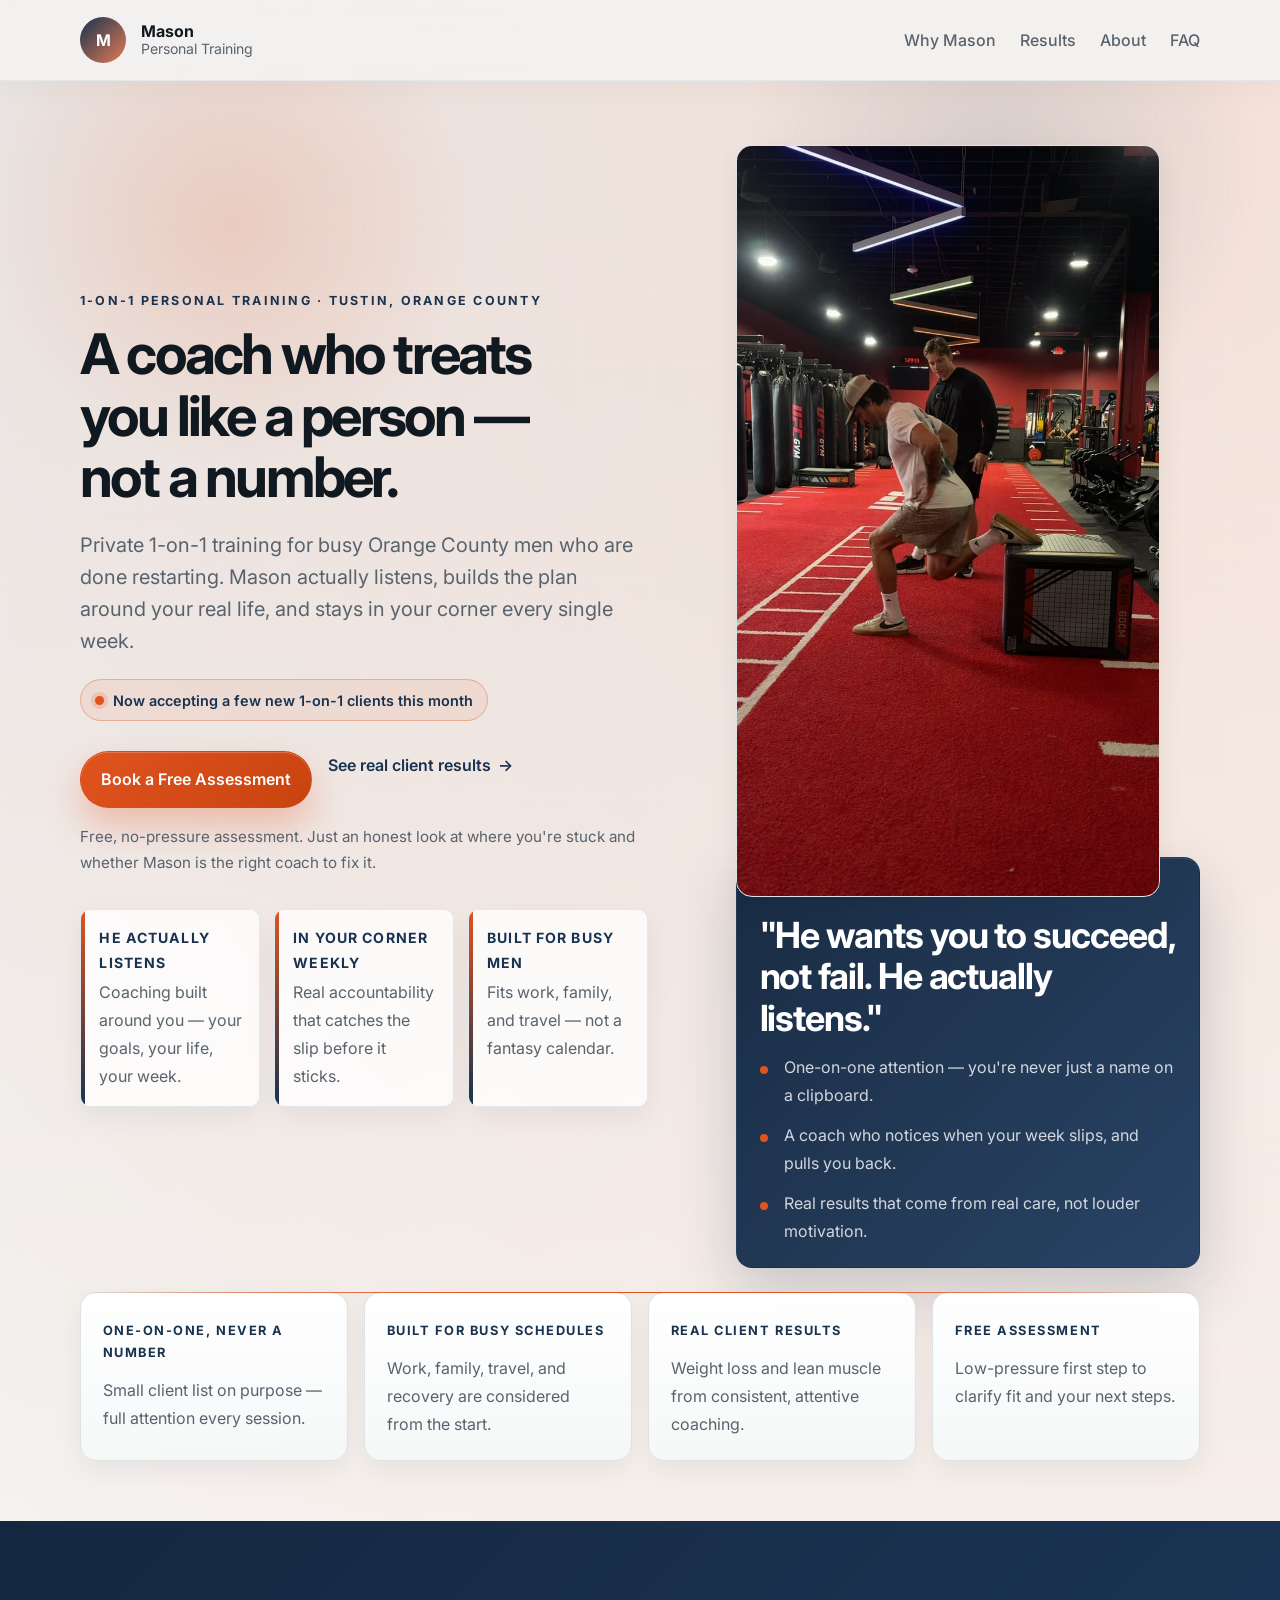
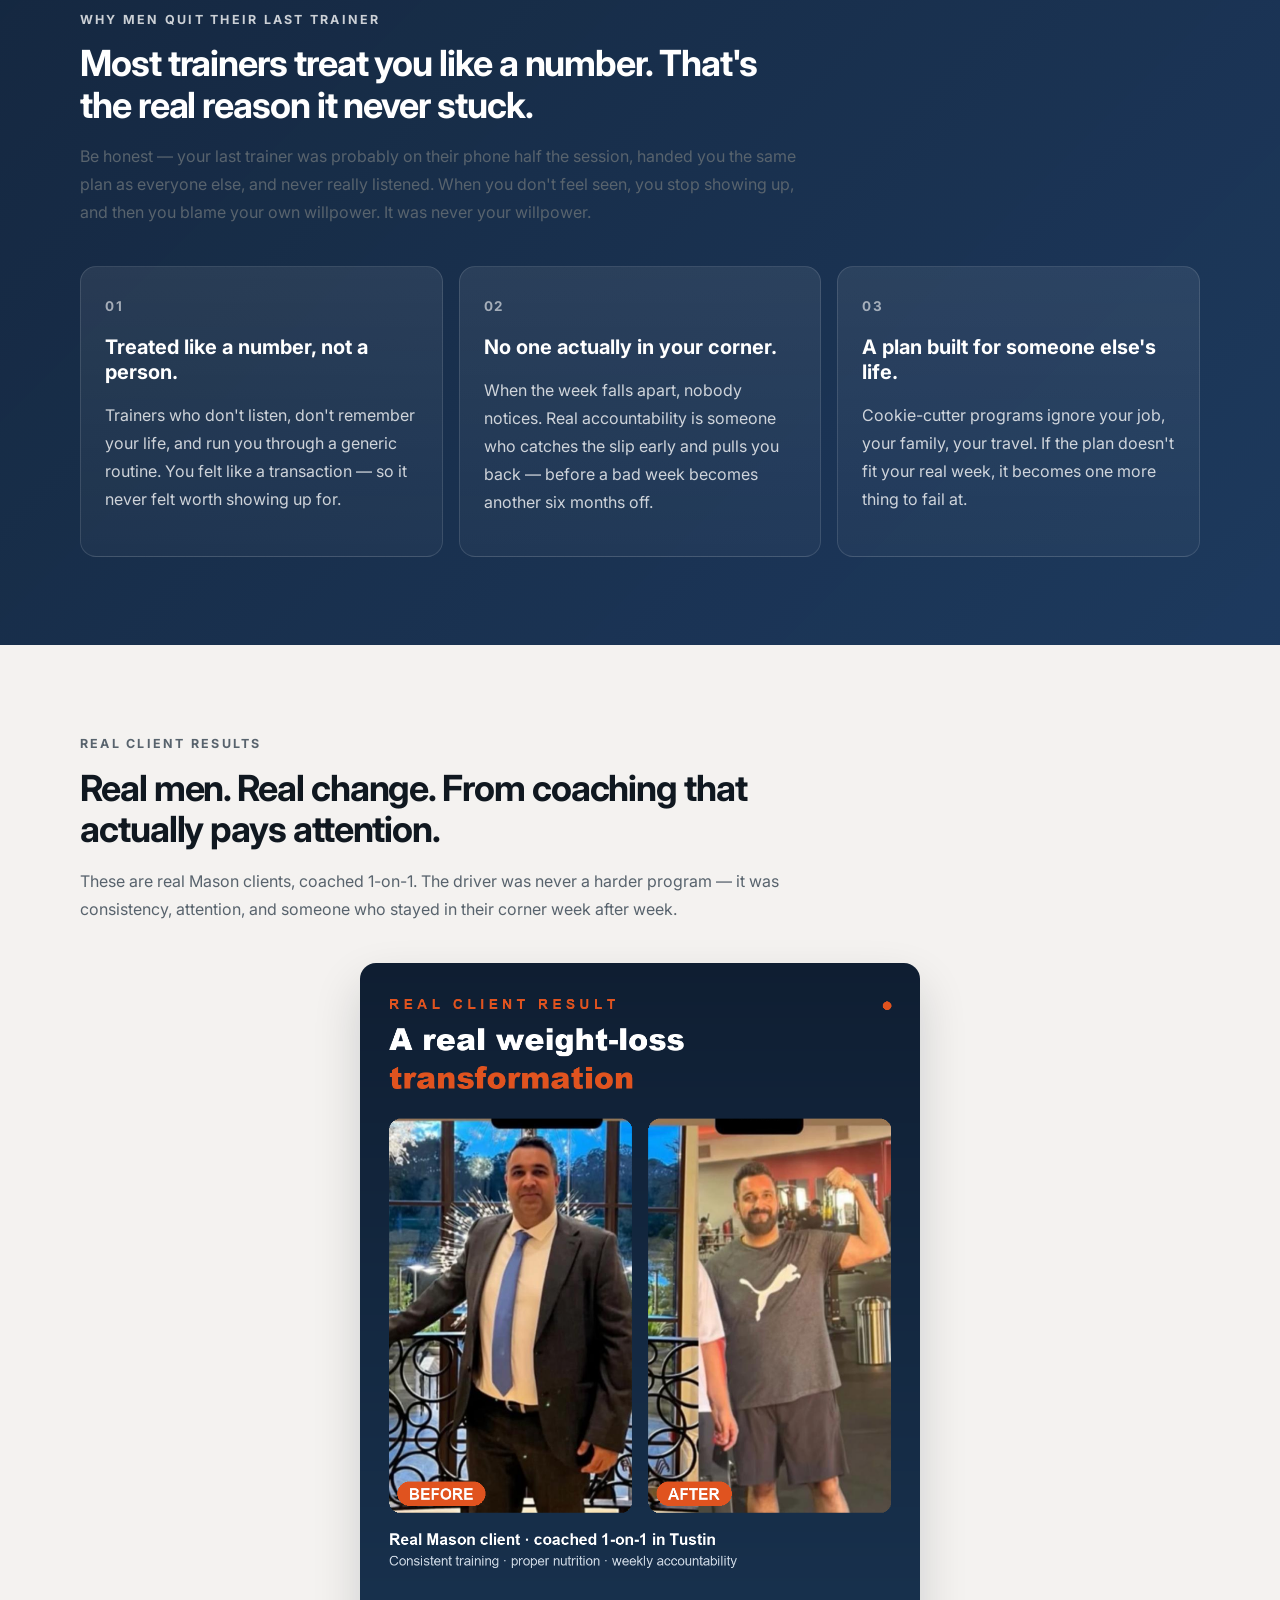
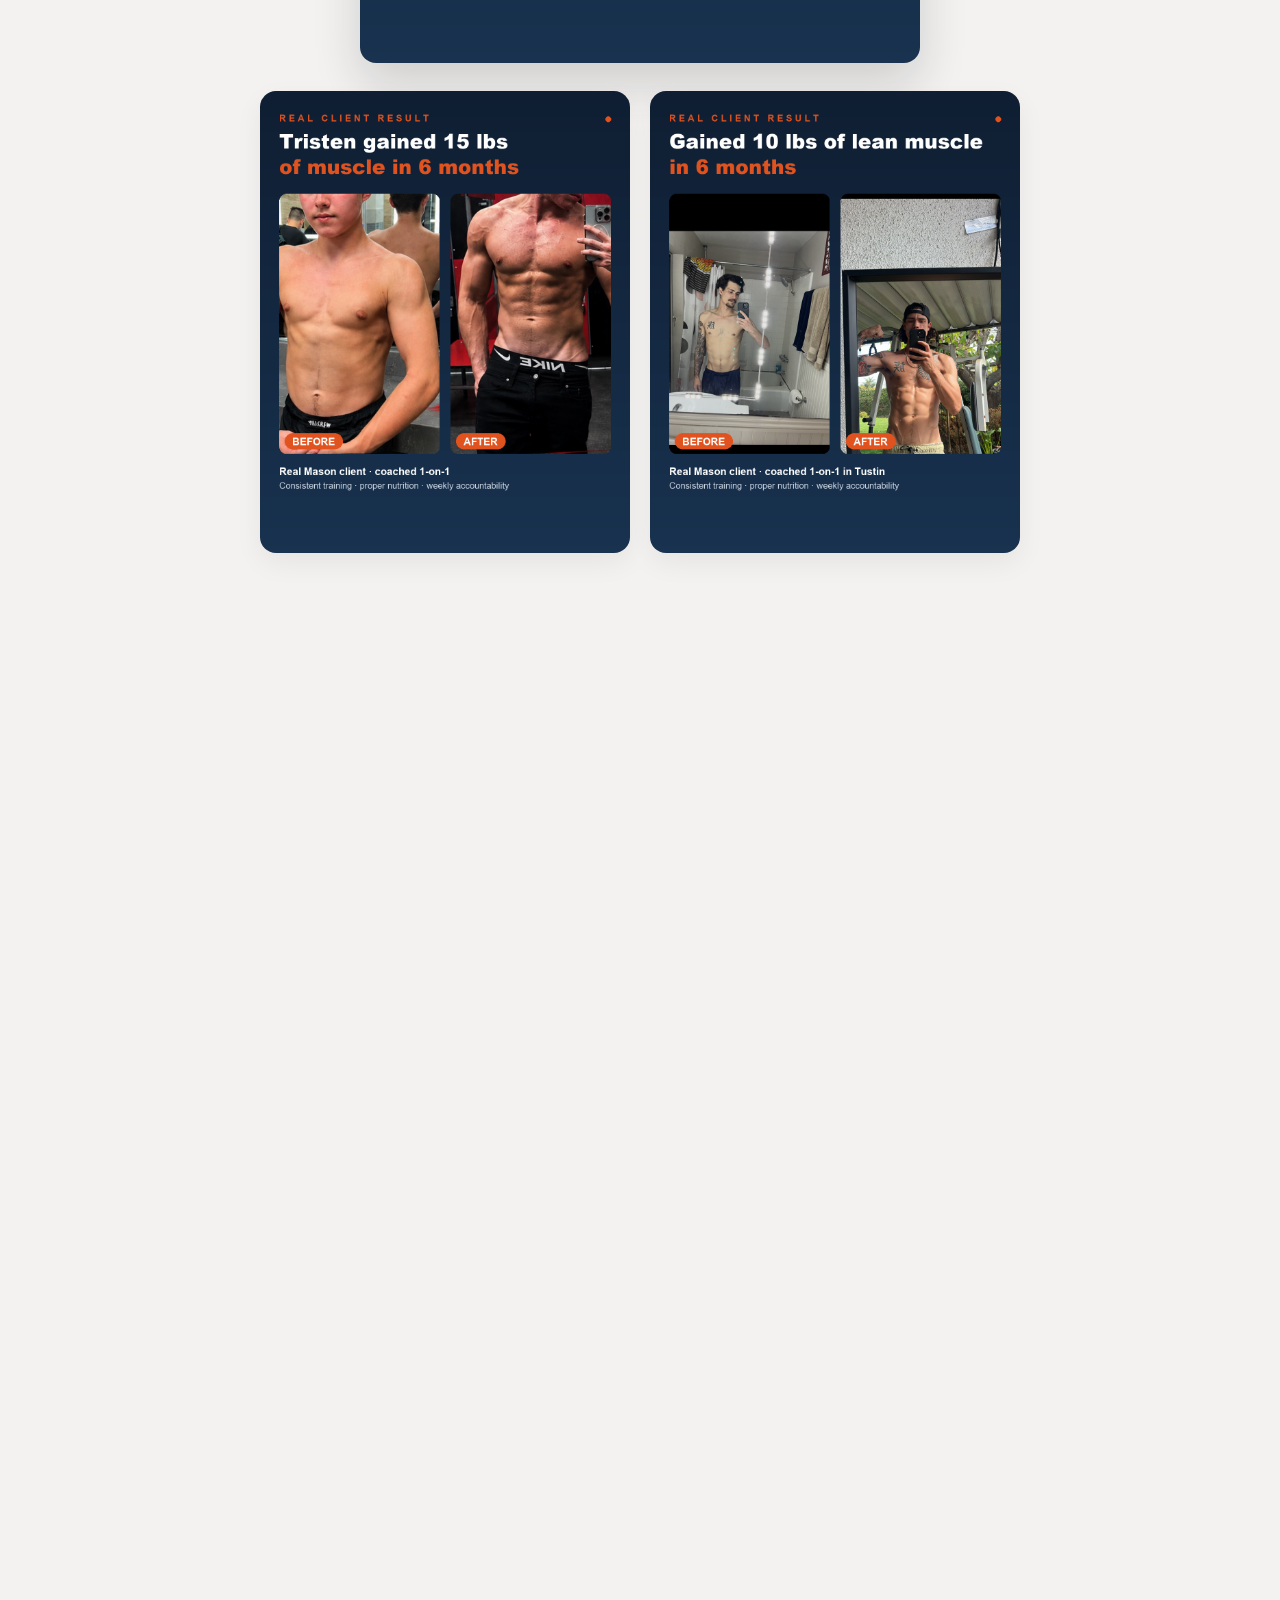
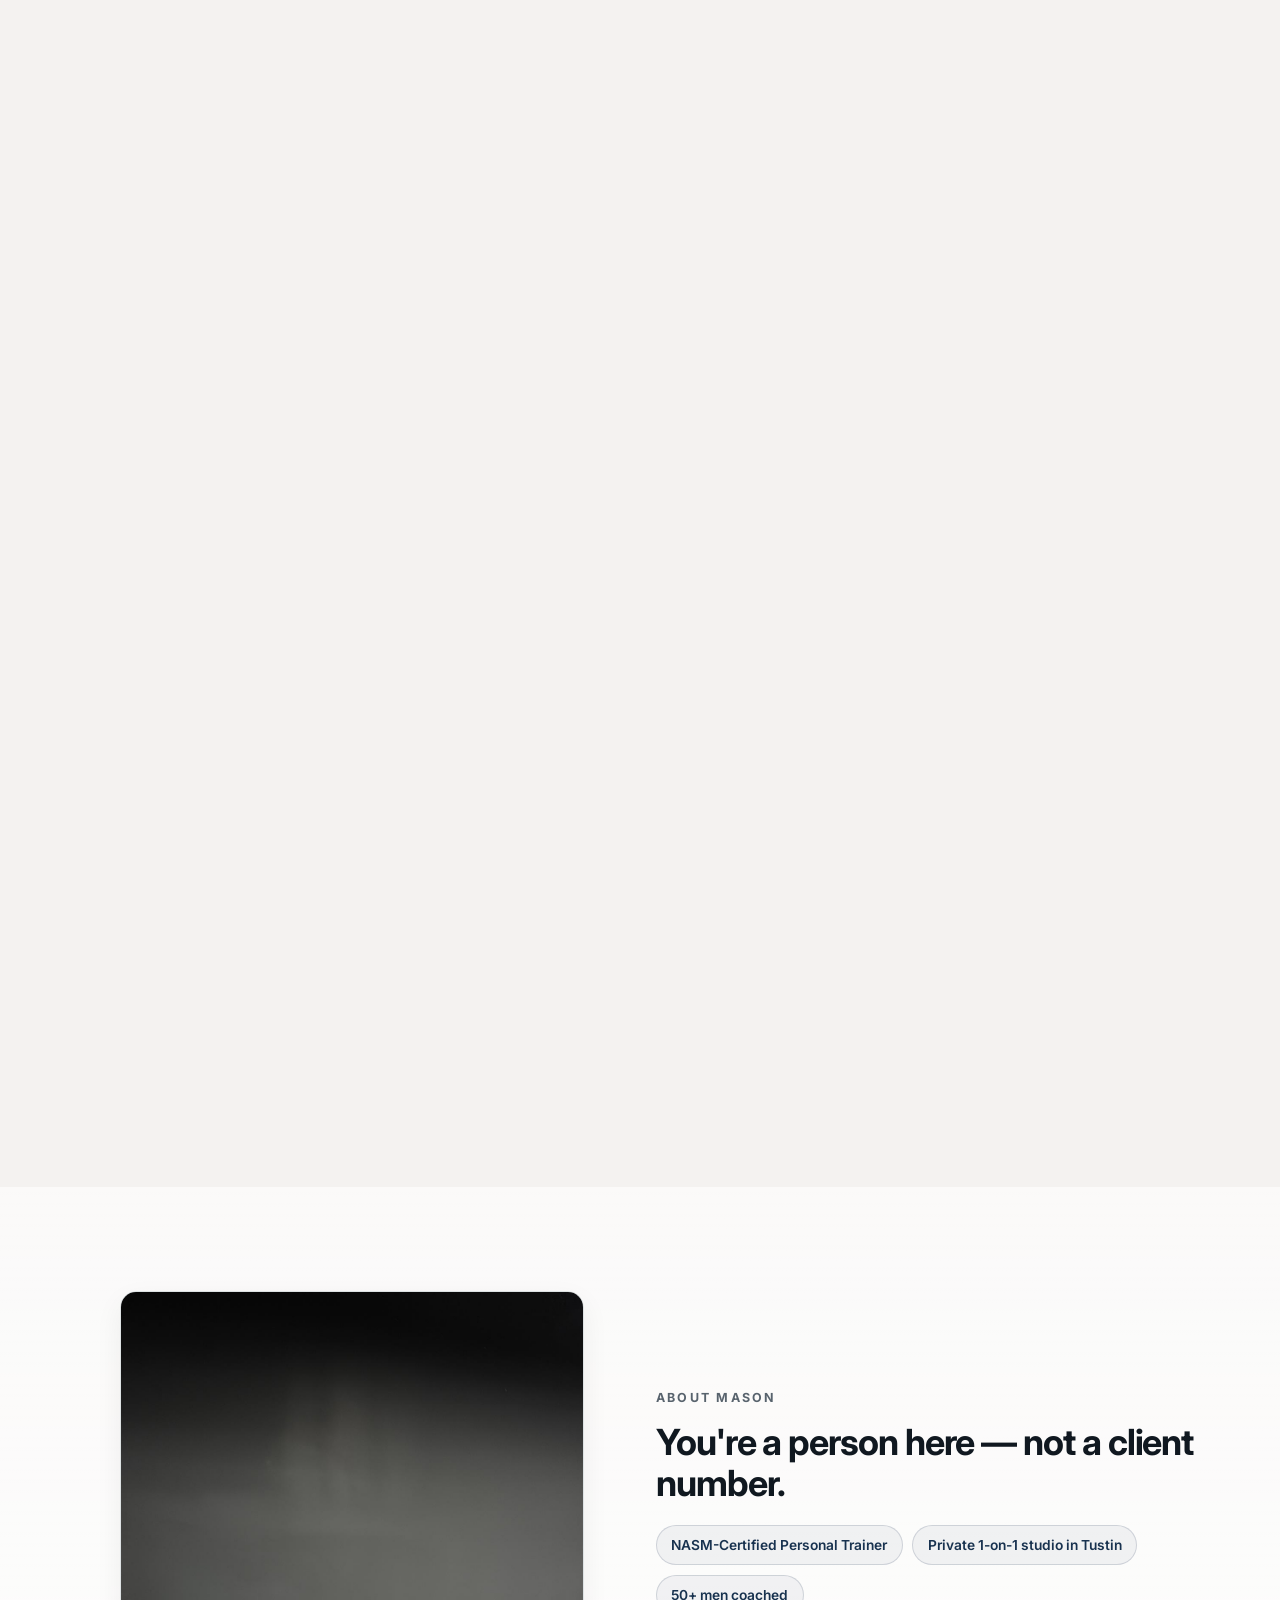
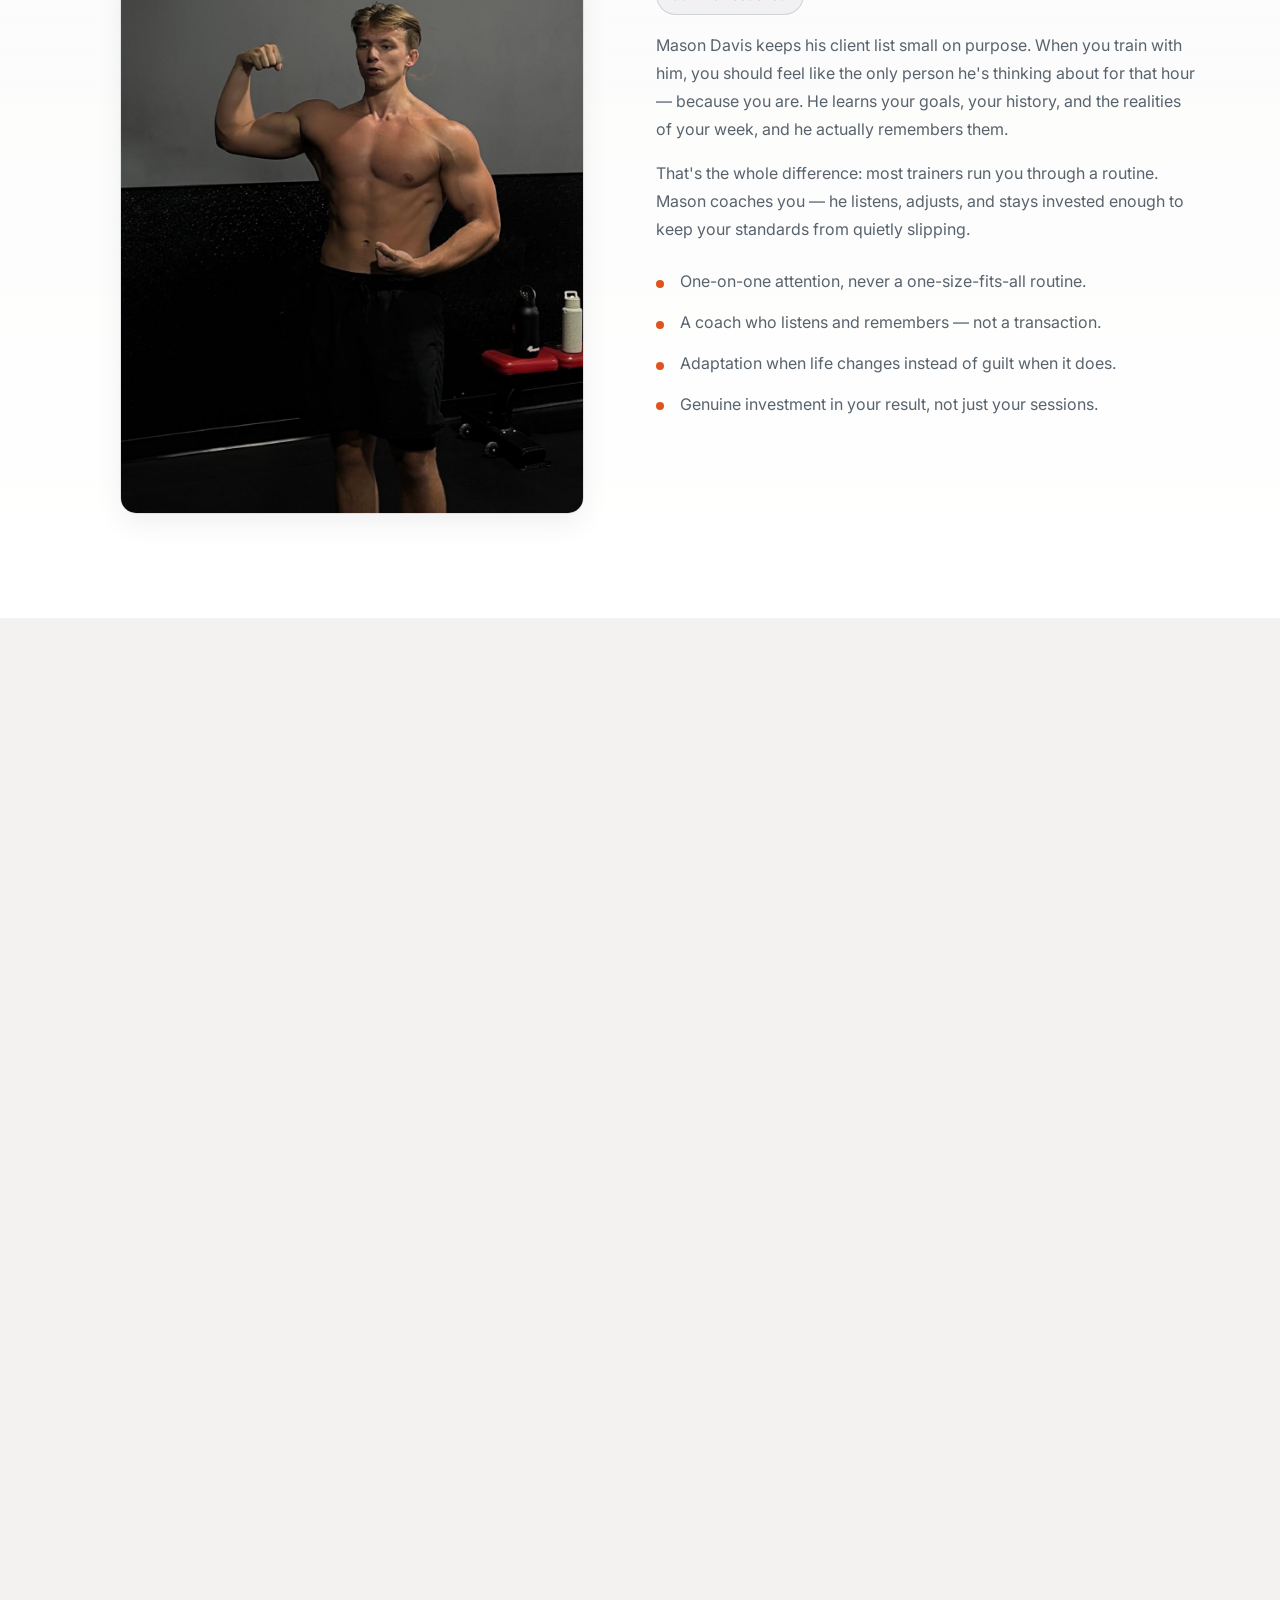
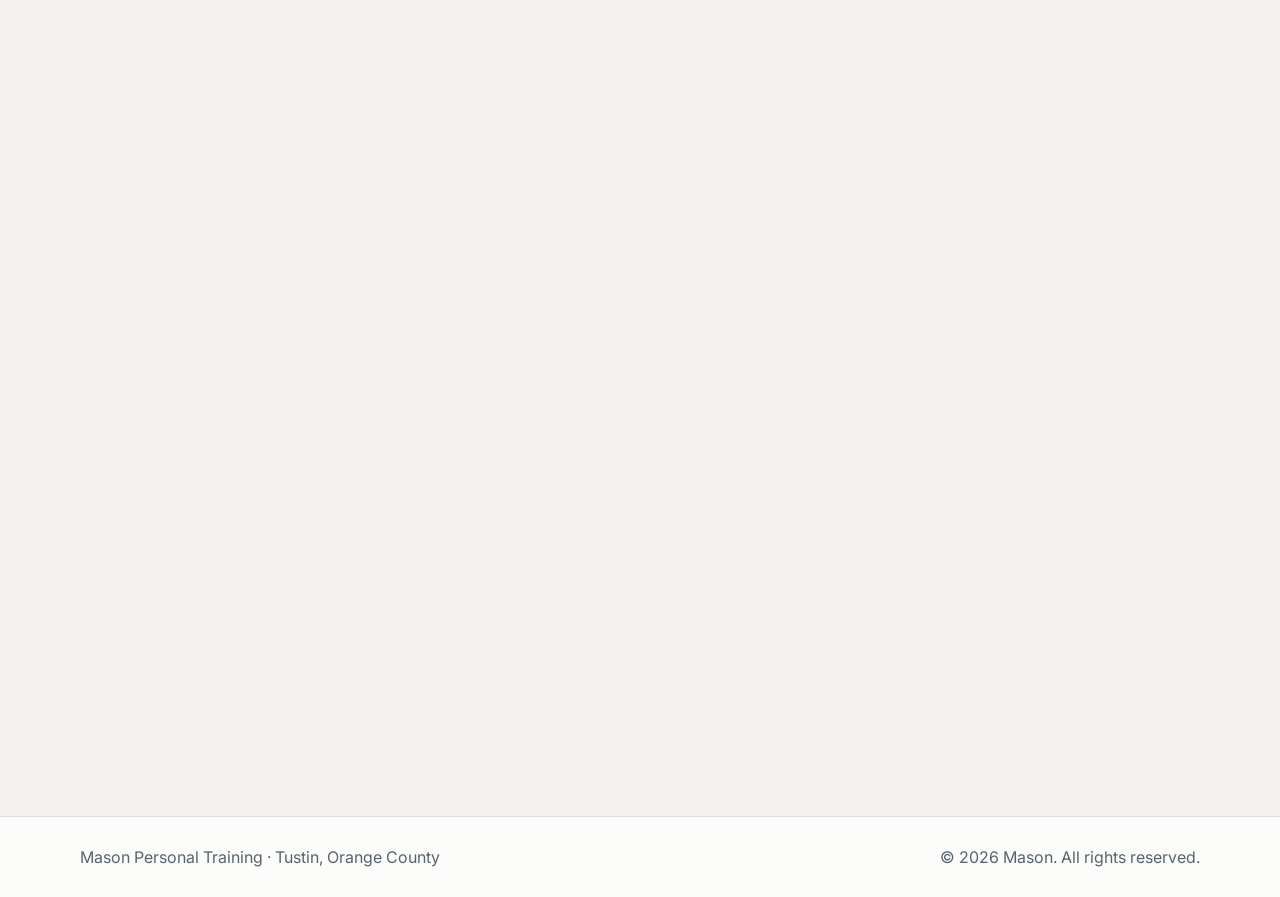
==== commit a0372f25: "Conversion rebuild: lead with 'person not a number' + training video - Hero: new 'treats you like a " ====
--- a/index.html
+++ b/index.html
@@ -6,9 +6,9 @@
     <title>Personal Training for Busy Men in Orange County | Mason Davis, NASM</title>
     <meta
       name="description"
-      content="Private 1-on-1 personal training in Tustin for busy Orange County men. NASM-certified coaching built around your real week — structure, accountability, and a coach who actually pays attention. Book a free assessment."
+      content="Private 1-on-1 personal training in Tustin for busy Orange County men. A coach who actually listens and treats you like a person, not a number — built around your real life. Book a free assessment."
     />
-    <meta name="build-id" content="2026-06-10-kickstart-funnel" />
+    <meta name="build-id" content="2026-06-11-person-not-number" />
     <link rel="preconnect" href="https://fonts.googleapis.com" />
     <link rel="preconnect" href="https://fonts.gstatic.com" crossorigin />
     <link
@@ -19,13 +19,11 @@
   </head>
   <body>
     <!-- Asset mapping:
-      assets/mason-hero.jpg
+      assets/mason-training.mp4 / .webm  (Mason coaching a 1-on-1 client — hero video)
       assets/mason-about.jpg
-      assets/transformations/transformation-1.png  (real client before/after)
-      assets/transformations/transformation-2.png  (real client before/after)
-      NOTE: transformation-3.png removed from the page — it was a reposted IG
-      story (handle "mvsonv"), not a credible client before/after. Drop a real
-      Kickstart client photo here to add a third proof image.
+      assets/transformations/suit-weightloss-transformation.png  (weight loss — featured)
+      assets/transformations/tristen-transformation.png          (15 lbs muscle)
+      assets/transformations/client-muscle-transformation.png    (10 lbs muscle)
     -->
     <a class="skip-link" href="#main-content">Skip to content</a>
 
@@ -40,9 +38,9 @@
         </a>
 
         <nav class="site-nav" aria-label="Primary">
-          <a href="#approach">Approach</a>
+          <a href="#approach">Why Mason</a>
           <a href="#results">Results</a>
-          <a href="#about">About Mason</a>
+          <a href="#about">About</a>
           <a href="#faq">FAQ</a>
         </nav>
       </div>
@@ -52,13 +50,14 @@
       <section class="hero section" id="top">
         <div class="container hero-grid">
           <div class="hero-copy" data-reveal>
-            <p class="eyebrow">Orange County-based personal training for serious men</p>
+            <p class="eyebrow">1-on-1 personal training · Tustin, Orange County</p>
             <h1>
-              Personal Training for Serious Men Who Are Tired of Restarting
+              A coach who treats you like a person — not a number.
             </h1>
             <p class="hero-subhead">
-              Build consistency that survives busy weeks with structure,
-              accountability, and coaching that actually pays attention.
+              Private 1-on-1 training for busy Orange County men who are done
+              restarting. Mason actually listens, builds the plan around your real
+              life, and stays in your corner every single week.
             </p>
 
             <p class="hero-scarcity"><span class="dot" aria-hidden="true"></span> Now accepting a few new 1-on-1 clients this month</p>
@@ -70,56 +69,56 @@
                 target="_blank"
                 rel="noreferrer"
               >
-                Book a Free Coaching Assessment
+                Book a Free Assessment
               </a>
-              <a class="text-link" href="#approach">See how Mason coaches</a>
+              <a class="text-link" href="#results">See real client results</a>
             </div>
 
             <p class="cta-note">
-              Free assessment. No hard sell. Just a serious look at fit,
-              structure, and what would actually need to change.
+              Free, no-pressure assessment. Just an honest look at where you're
+              stuck and whether Mason is the right coach to fix it.
             </p>
 
             <div class="hero-proof" aria-label="Why this is different">
               <article class="hero-proof__item">
-                <span>Built around real life</span>
-                <p>Training adapts to work, family, travel, and real obligations.</p>
+                <span>He actually listens</span>
+                <p>Coaching built around you — your goals, your life, your week.</p>
               </article>
               <article class="hero-proof__item">
-                <span>Accountability that sticks</span>
-                <p>Standards stay visible even when the week changes.</p>
+                <span>In your corner weekly</span>
+                <p>Real accountability that catches the slip before it sticks.</p>
               </article>
               <article class="hero-proof__item">
-                <span>Coaching for serious men</span>
-                <p>Direct, measured guidance instead of generic motivation.</p>
+                <span>Built for busy men</span>
+                <p>Fits work, family, and travel — not a fantasy calendar.</p>
               </article>
             </div>
           </div>
 
           <div class="hero-visual" data-reveal>
-            <figure class="media-shell media-shell--hero" data-media-frame>
-              <img
-                src="assets/mason-hero.jpg"
-                alt="Straight-on portrait of Mason in the gym"
-                width="900"
-                height="1100"
-                fetchpriority="high"
-              />
-              <div class="media-fallback">
-                <span class="media-label">Mason Hero Image</span>
-                <p>
-                  Use Mason's straight-on gym portrait with his face visible.
-                </p>
-              </div>
+            <figure class="media-shell media-shell--hero">
+              <video
+                class="hero-video"
+                poster="assets/mason-training-poster.jpg"
+                autoplay
+                muted
+                loop
+                playsinline
+                preload="metadata"
+                aria-label="Mason coaching a one-on-one client during a real session"
+              >
+                <source src="assets/mason-training.webm" type="video/webm" />
+                <source src="assets/mason-training.mp4" type="video/mp4" />
+              </video>
             </figure>
 
             <aside class="hero-card">
-              <p class="eyebrow">Why men reach out</p>
-              <h2>You do not need more information. You need a system that holds under pressure.</h2>
+              <p class="eyebrow">What clients actually say</p>
+              <h2>"He wants you to succeed, not fail. He actually listens."</h2>
               <ul>
-                <li>They start strong, then work or family knocks the rhythm off course.</li>
-                <li>They want a trainer who notices patterns early and adapts fast.</li>
-                <li>They care more about consistency and standards than entertainment.</li>
+                <li>One-on-one attention — you're never just a name on a clipboard.</li>
+                <li>A coach who notices when your week slips, and pulls you back.</li>
+                <li>Real results that come from real care, not louder motivation.</li>
               </ul>
             </aside>
           </div>
@@ -127,20 +126,20 @@
 
         <div class="container trust-strip" data-reveal>
           <article class="trust-badge">
-            <span>Orange County-based coaching</span>
-            <p>Local positioning with the structure serious men expect.</p>
+            <span>One-on-one, never a number</span>
+            <p>Small client list on purpose — full attention every session.</p>
           </article>
           <article class="trust-badge">
             <span>Built for busy schedules</span>
             <p>Work, family, travel, and recovery are considered from the start.</p>
           </article>
           <article class="trust-badge">
-            <span>Real transformation proof</span>
-            <p>Visible change comes from standards that hold over time.</p>
+            <span>Real client results</span>
+            <p>Weight loss and lean muscle from consistent, attentive coaching.</p>
           </article>
           <article class="trust-badge">
-            <span>Free coaching assessment</span>
-            <p>Low-pressure first step to clarify fit, structure, and next steps.</p>
+            <span>Free assessment</span>
+            <p>Low-pressure first step to clarify fit and your next steps.</p>
           </article>
         </div>
       </section>
@@ -148,44 +147,44 @@
       <section class="section section--band" id="approach">
         <div class="container">
           <div class="section-intro" data-reveal>
-            <p class="eyebrow">The real problem</p>
-            <h2>It was never a willpower problem. It was a consistency problem.</h2>
+            <p class="eyebrow">Why men quit their last trainer</p>
+            <h2>Most trainers treat you like a number. That's the real reason it never stuck.</h2>
             <p>
-              Most men in this stage do not fail because training stopped
-              working. They lose momentum because nobody is protecting
-              consistency when stress, travel, schedule changes, or fatigue
-              start eroding standards. Mason is built to solve that part.
+              Be honest — your last trainer was probably on their phone half the
+              session, handed you the same plan as everyone else, and never really
+              listened. When you don't feel seen, you stop showing up, and then you
+              blame your own willpower. It was never your willpower.
             </p>
           </div>
 
           <div class="card-grid card-grid--three">
             <article class="detail-card" data-reveal>
               <span class="detail-card__index">01</span>
-              <h3>Generic plans break under real life.</h3>
-              <p>
-                If the plan does not adapt to your workload, recovery, and week,
-                it becomes one more thing to fail at instead of a system you can
-                trust.
+              <h3>Treated like a number, not a person.</h3>
+              <p>
+                Trainers who don't listen, don't remember your life, and run you
+                through a generic routine. You felt like a transaction — so it
+                never felt worth showing up for.
               </p>
             </article>
 
             <article class="detail-card" data-reveal>
               <span class="detail-card__index">02</span>
-              <h3>Low-attention trainers miss the slide.</h3>
-              <p>
-                By the time most people ask for help again, they have already
-                been off track for weeks. Better coaching catches the drift far
-                earlier.
+              <h3>No one actually in your corner.</h3>
+              <p>
+                When the week falls apart, nobody notices. Real accountability is
+                someone who catches the slip early and pulls you back — before a
+                bad week becomes another six months off.
               </p>
             </article>
 
             <article class="detail-card" data-reveal>
               <span class="detail-card__index">03</span>
-              <h3>Accountability changes the quality of effort.</h3>
-              <p>
-                When someone capable is paying attention, the standard rises.
-                Sessions get done, decisions improve, and consistency becomes
-                much more dependable.
+              <h3>A plan built for someone else's life.</h3>
+              <p>
+                Cookie-cutter programs ignore your job, your family, your travel.
+                If the plan doesn't fit your real week, it becomes one more thing
+                to fail at.
               </p>
             </article>
           </div>
@@ -195,74 +194,44 @@
       <section class="section" id="results">
         <div class="container">
           <div class="section-intro" data-reveal>
-            <p class="eyebrow">Results and proof</p>
-            <h2>Visible change comes from stable weeks, not random hard ones.</h2>
+            <p class="eyebrow">Real client results</p>
+            <h2>Real men. Real change. From coaching that actually pays attention.</h2>
             <p>
-              Real client progress is usually the result of better standards,
-              better structure, and enough accountability for the work to keep
-              compounding over time.
+              These are real Mason clients, coached 1-on-1. The driver was never a
+              harder program — it was consistency, attention, and someone who
+              stayed in their corner week after week.
             </p>
           </div>
 
           <figure class="featured-proof" data-reveal>
             <img
-              src="assets/transformations/client-muscle-transformation.png"
-              alt="Real Mason client before and after — gained 10 lbs of lean muscle in 6 months"
+              src="assets/transformations/suit-weightloss-transformation.png"
+              alt="Real Mason client weight-loss before and after"
               width="1080"
               height="1350"
               loading="lazy"
             />
           </figure>
 
-          <div class="transformation-grid transformation-grid--two">
-            <article class="transformation-card" data-reveal>
-              <figure class="media-shell transformation-media transformation-media--first" data-media-frame>
-                <img
-                  src="assets/transformations/transformation-1.png"
-                  alt="Real Mason client before and after: heavier in a suit, then noticeably leaner and fit"
-                  width="900"
-                  height="1400"
-                  loading="lazy"
-                />
-                <div class="media-fallback">
-                  <span class="media-label">Real client</span>
-                  <p>Before-and-after of a real Mason client.</p>
-                </div>
-              </figure>
-              <div class="transformation-caption">
-                <span class="transformation-tag">Real client</span>
-                <h3>From dad-bod-in-a-suit to back in control.</h3>
-                <p>
-                  A busy professional who finally stopped restarting. The driver
-                  was not a harder program — it was weekly accountability that
-                  held while work and family kept moving.
-                </p>
-              </div>
-            </article>
-
-            <article class="transformation-card" data-reveal>
-              <figure class="media-shell transformation-media transformation-media--second" data-media-frame>
-                <img
-                  src="assets/transformations/transformation-2.png"
-                  alt="Real Mason client before and after showing a leaner, more defined physique"
-                  width="900"
-                  height="1400"
-                  loading="lazy"
-                />
-                <div class="media-fallback">
-                  <span class="media-label">Real client</span>
-                  <p>Before-and-after of a real Mason client.</p>
-                </div>
-              </figure>
-              <div class="transformation-caption">
-                <span class="transformation-tag">Real client</span>
-                <h3>Leaner, stronger, and finally consistent.</h3>
-                <p>
-                  The visible change is the byproduct. The real win was stringing
-                  together enough steady weeks for the work to actually compound.
-                </p>
-              </div>
-            </article>
+          <div class="proof-graphics" data-reveal>
+            <figure>
+              <img
+                src="assets/transformations/tristen-transformation.png"
+                alt="Real Mason client Tristen — gained 15 lbs of muscle in 6 months"
+                width="1080"
+                height="1350"
+                loading="lazy"
+              />
+            </figure>
+            <figure>
+              <img
+                src="assets/transformations/client-muscle-transformation.png"
+                alt="Real Mason client — gained 10 lbs of lean muscle in 6 months"
+                width="1080"
+                height="1350"
+                loading="lazy"
+              />
+            </figure>
           </div>
 
           <div class="testimonials" data-reveal>
@@ -300,46 +269,64 @@
         </div>
       </section>
 
+      <section class="section section--cta-band">
+        <div class="container cta-band" data-reveal>
+          <div class="cta-band__copy">
+            <h2>Stop being a number. Start being coached.</h2>
+            <p>One free, honest conversation. No hard sell — just a clear next step.</p>
+          </div>
+          <a
+            class="button button--primary"
+            href="https://tally.so/r/aQDypB"
+            target="_blank"
+            rel="noreferrer"
+          >
+            Book a Free Assessment
+          </a>
+        </div>
+      </section>
+
       <section class="section">
         <div class="container">
           <div class="section-intro" data-reveal>
-            <p class="eyebrow">What Mason actually coaches</p>
-            <h2>You are not paying for workouts. You are paying for a better system.</h2>
+            <p class="eyebrow">What you actually get</p>
+            <h2>You are not paying for workouts. You are paying for attention.</h2>
             <p>
-              The offer is designed around the parts serious men usually do not
-              get from a template, an app, or a low-touch trainer.
+              The parts busy men never get from a template, an app, or a trainer
+              who is watching the clock.
             </p>
           </div>
 
           <div class="card-grid card-grid--four">
             <article class="service-card" data-reveal>
-              <h3>Clarity</h3>
-              <p>
-                A plan that fits your real week, not the week you wish you had.
+              <h3>A coach who listens</h3>
+              <p>
+                Your goals, your history, your week — learned, remembered, and
+                actually used to build your plan.
               </p>
             </article>
 
             <article class="service-card" data-reveal>
-              <h3>Structure</h3>
-              <p>
-                Clear weekly expectations so the next right action is always
-                obvious.
+              <h3>A plan that fits</h3>
+              <p>
+                Built around your real life, not the week you wish you had. It
+                adapts when work and family don't cooperate.
               </p>
             </article>
 
             <article class="service-card" data-reveal>
-              <h3>Accountability</h3>
-              <p>
-                Coaching that notices when standards slip and helps you recover
-                momentum before a bad week becomes a bad month.
+              <h3>Weekly accountability</h3>
+              <p>
+                Someone who notices when standards slip and helps you recover
+                before a bad week becomes a bad month.
               </p>
             </article>
 
             <article class="service-card" data-reveal>
-              <h3>Intelligent coaching</h3>
-              <p>
-                Adjustments that respect your training history, safety,
-                workload, travel, and the realities of adult life.
+              <h3>Real, lasting change</h3>
+              <p>
+                Weight loss and lean muscle that come from consistency and care —
+                not punishment or hype.
               </p>
             </article>
           </div>
@@ -350,31 +337,31 @@
         <div class="container">
           <div class="section-intro" data-reveal>
             <p class="eyebrow">Start here</p>
-            <h2>Start with a free coaching assessment.</h2>
+            <h2>Start with a free assessment.</h2>
             <p>
-              The goal is clarity before commitment: identify what is breaking
-              consistency, map a realistic structure around your schedule, and
-              decide whether Mason is the right coach to help make change stick.
+              Clarity before commitment: we figure out what's actually been
+              breaking your consistency, map a realistic plan around your schedule,
+              and decide together whether Mason is the right coach for you.
             </p>
           </div>
 
           <div class="steps-grid">
             <article class="step-card" data-reveal>
               <span class="step-card__index">01</span>
-              <h3>Assess the friction</h3>
-              <p>Identify what is actually breaking consistency right now.</p>
+              <h3>Tell Mason your story</h3>
+              <p>What you've tried, what's stalled, and what you actually want.</p>
             </article>
 
             <article class="step-card" data-reveal>
               <span class="step-card__index">02</span>
-              <h3>Build a realistic plan</h3>
-              <p>Create a training structure that fits work, family, and recovery.</p>
+              <h3>Get a real plan</h3>
+              <p>A training structure built around your work, family, and recovery.</p>
             </article>
 
             <article class="step-card" data-reveal>
               <span class="step-card__index">03</span>
-              <h3>Coach and adjust early</h3>
-              <p>Protect momentum with direct attention before drift turns into a pattern.</p>
+              <h3>Decide if it's a fit</h3>
+              <p>No pressure. If it's not right, Mason will tell you honestly.</p>
             </article>
           </div>
 
@@ -383,21 +370,19 @@
               <p class="eyebrow">Inside the assessment</p>
               <h3>Clarity first. Pressure low.</h3>
               <p>
-                This first step is designed to give serious men a clearer read
-                on fit, expectations, and what real progress would need to look
-                like.
+                You'll leave with a clear read on what's been missing and exactly
+                what real progress would take — whether or not you work with Mason.
               </p>
             </div>
 
             <div class="assessment-card">
               <ul>
-                <li>A clear look at where consistency is breaking down right now.</li>
+                <li>A clear look at where your consistency has been breaking down.</li>
                 <li>A smarter structure for training around work, family, and life.</li>
                 <li>An honest read on fit, expectations, and next steps.</li>
               </ul>
               <p class="assessment-note">
-                No obligation if it is not the right fit. The goal is clarity
-                first.
+                No obligation if it's not the right fit. The goal is clarity first.
               </p>
               <a
                 class="button button--primary"
@@ -405,7 +390,7 @@
                 target="_blank"
                 rel="noreferrer"
               >
-                Book a Free Coaching Assessment
+                Book a Free Assessment
               </a>
             </div>
           </div>
@@ -417,23 +402,20 @@
           <figure class="media-shell media-shell--about" data-media-frame data-reveal>
             <img
               src="assets/mason-about.jpg"
-              alt="Mason shirtless in the gym"
+              alt="Mason, NASM-certified personal trainer in Tustin"
               width="900"
               height="1100"
               loading="lazy"
             />
             <div class="media-fallback">
               <span class="media-label">About Mason Image</span>
-              <p>
-                Use Mason's shirtless gym image to support the coaching and
-                physique credibility section.
-              </p>
+              <p>Use Mason's gym image to support the credibility section.</p>
             </div>
           </figure>
 
           <div class="about-copy" data-reveal>
             <p class="eyebrow">About Mason</p>
-            <h2>Mason is for men who want coaching that actually pays attention.</h2>
+            <h2>You're a person here — not a client number.</h2>
 
             <ul class="about-creds" aria-label="Credentials">
               <li>NASM-Certified Personal Trainer</li>
@@ -442,22 +424,22 @@
             </ul>
 
             <p>
-              Based in Orange County, Mason Davis works with serious men who do
-              not need louder motivation. They need a coach who communicates
-              clearly, understands the real obstacles, and is invested enough
-              to keep standards from quietly slipping.
+              Mason Davis keeps his client list small on purpose. When you train
+              with him, you should feel like the only person he's thinking about
+              for that hour — because you are. He learns your goals, your history,
+              and the realities of your week, and he actually remembers them.
             </p>
             <p>
-              Mason's coaching is built around that standard: calm,
-              professional, structured, and genuinely attentive to what makes
-              consistency possible for an adult with real responsibilities.
+              That's the whole difference: most trainers run you through a routine.
+              Mason coaches you — he listens, adjusts, and stays invested enough to
+              keep your standards from quietly slipping.
             </p>
 
             <ul class="about-points">
-              <li>Clear expectations instead of vague encouragement.</li>
-              <li>Thoughtful progression instead of random intensity.</li>
+              <li>One-on-one attention, never a one-size-fits-all routine.</li>
+              <li>A coach who listens and remembers — not a transaction.</li>
               <li>Adaptation when life changes instead of guilt when it does.</li>
-              <li>Real care and professional attention instead of low-touch check-ins.</li>
+              <li>Genuine investment in your result, not just your sessions.</li>
             </ul>
           </div>
         </div>
@@ -466,13 +448,13 @@
       <section class="section">
         <div class="container fit-grid">
           <div class="fit-card" data-reveal>
-            <p class="eyebrow">Best fit</p>
+            <p class="eyebrow">A fit if you want</p>
             <h2>This is likely a strong fit if you want:</h2>
             <ul>
-              <li>Accountability more than entertainment.</li>
-              <li>A coach who respects your schedule and still expects standards.</li>
-              <li>Guidance that feels intelligent, measured, and professional.</li>
-              <li>Consistency that survives busy weeks instead of collapsing under them.</li>
+              <li>A coach who actually listens and remembers your life.</li>
+              <li>One-on-one attention instead of a generic routine.</li>
+              <li>Real accountability that survives busy weeks.</li>
+              <li>Weight loss or lean muscle that finally sticks.</li>
             </ul>
           </div>
 
@@ -480,10 +462,10 @@
             <p class="eyebrow">Not the right fit</p>
             <h2>This will be a poor fit if you want:</h2>
             <ul>
-              <li>Generic workouts with minimal communication.</li>
+              <li>A trainer who's on their phone and just counts reps.</li>
               <li>Extreme dieting, punishment, or performative motivation.</li>
               <li>A coach who says yes to everything and challenges nothing.</li>
-              <li>Quick fixes without structure, patience, or personal responsibility.</li>
+              <li>Quick fixes without structure, patience, or honesty.</li>
             </ul>
           </div>
         </div>
@@ -493,59 +475,58 @@
         <div class="container">
           <div class="section-intro" data-reveal>
             <p class="eyebrow">FAQ</p>
-            <h2>Questions serious clients usually ask before applying.</h2>
+            <h2>Questions men usually ask before reaching out.</h2>
           </div>
 
           <div class="faq-list" data-reveal>
             <details>
-              <summary>Who is this best for?</summary>
-              <p>
-                Men who already believe in training, want stronger
-                accountability, and are tired of slipping in and out of
-                consistency when life gets busy.
+              <summary>Will I actually get Mason's attention, or feel like a number?</summary>
+              <p>
+                Attention is the whole point. Mason keeps his client list small on
+                purpose so every session is fully focused on you — your plan, your
+                week, your progress.
               </p>
             </details>
 
             <details>
               <summary>I already know how to train. Why would I need a coach?</summary>
               <p>
-                Because the issue is rarely knowledge. The value is having
-                structure, accountability, feedback, and someone paying
-                attention before inconsistency becomes the pattern again.
+                Because the issue is rarely knowledge. The value is having someone
+                who listens, adjusts the plan to your real life, and keeps you
+                accountable before inconsistency becomes the pattern again.
               </p>
             </details>
 
             <details>
               <summary>What if my schedule changes from week to week?</summary>
               <p>
-                That is exactly why intelligent coaching matters. The plan
-                should adapt to real life without letting standards disappear.
+                That's exactly why a real coach matters. Your plan adapts to your
+                actual week without letting your standards disappear.
               </p>
             </details>
 
             <details>
-              <summary>What if I have started and stopped many times before?</summary>
-              <p>
-                That is one of the clearest signs that accountability and better
-                structure may be the missing piece. Repetition does not mean you
-                are incapable. It usually means the system has been wrong.
+              <summary>What if I've started and stopped many times before?</summary>
+              <p>
+                That's one of the clearest signs the missing piece was attention
+                and accountability — not your willpower. Repetition doesn't mean
+                you're incapable; it usually means the system was wrong.
               </p>
             </details>
 
             <details>
               <summary>What does the assessment cost?</summary>
               <p>
-                The coaching assessment is free. It is meant to create clarity
-                before any commitment gets discussed.
+                The assessment is free. It's meant to create clarity before any
+                commitment gets discussed.
               </p>
             </details>
 
             <details>
               <summary>Will this feel like a sales call?</summary>
               <p>
-                No. The point of the assessment is to get clear on fit,
-                structure, and what would actually help. If it is not the right
-                fit, that gets clarified early too.
+                No. The point is to get clear on fit and what would actually help.
+                If it's not the right fit, Mason will tell you honestly.
               </p>
             </details>
           </div>
@@ -555,10 +536,10 @@
       <section class="section section--closing">
         <div class="container closing-card" data-reveal>
           <p class="eyebrow">Final step</p>
-          <h2>If you are tired of restarting, take the next step while the intention is still clear.</h2>
+          <h2>You deserve a coach who actually shows up for you.</h2>
           <p>
-            The right next step is getting honest about what has been missing
-            and whether better coaching can solve it.
+            If you're tired of being treated like a number, take the next step
+            while the intention is still clear.
           </p>
           <a
             class="button button--primary"
@@ -566,7 +547,7 @@
             target="_blank"
             rel="noreferrer"
           >
-            Book Your Free Coaching Assessment
+            Book Your Free Assessment
           </a>
         </div>
       </section>
@@ -574,7 +555,7 @@
 
     <footer class="site-footer">
       <div class="container footer-inner">
-        <p>Mason Personal Training</p>
+        <p>Mason Personal Training · Tustin, Orange County</p>
         <p>&copy; <span id="current-year"></span> Mason. All rights reserved.</p>
       </div>
     </footer>
--- a/styles.css
+++ b/styles.css
@@ -493,7 +493,6 @@
 
 .media-shell--hero {
   min-height: 24rem;
-  transform: perspective(1600px) rotateY(-3deg);
 }
 
 .media-shell--about {
@@ -1216,6 +1215,83 @@
   height: auto;
 }
 
+.hero-video {
+  position: relative;
+  z-index: 1;
+  display: block;
+  width: 100%;
+  height: 100%;
+  min-height: 24rem;
+  object-fit: cover;
+  object-position: center;
+}
+
+.proof-graphics {
+  display: grid;
+  grid-template-columns: 1fr;
+  gap: 1.25rem;
+  margin-top: 1.5rem;
+}
+
+.proof-graphics figure {
+  margin: 0;
+  border-radius: var(--radius-lg);
+  overflow: hidden;
+  box-shadow: var(--shadow-soft);
+}
+
+.proof-graphics img {
+  display: block;
+  width: 100%;
+  height: auto;
+}
+
+.section--cta-band {
+  padding: 1.5rem 0;
+}
+
+.cta-band {
+  display: grid;
+  gap: 1.25rem;
+  align-items: center;
+  padding: 1.9rem 2rem;
+  border-radius: var(--radius-lg);
+  background: linear-gradient(135deg, var(--primary-color), #0f2238);
+  color: #fff;
+  box-shadow: var(--shadow-soft);
+}
+
+.cta-band__copy h2 {
+  margin: 0 0 0.35rem;
+  font-size: 1.6rem;
+  line-height: 1.15;
+  letter-spacing: -0.02em;
+  color: #fff;
+}
+
+.cta-band__copy p {
+  margin: 0;
+  color: rgba(255, 255, 255, 0.82);
+}
+
+.cta-band .button {
+  margin: 0;
+}
+
+@media (min-width: 768px) {
+  .proof-graphics {
+    grid-template-columns: 1fr 1fr;
+    max-width: 760px;
+    margin-left: auto;
+    margin-right: auto;
+  }
+
+  .cta-band {
+    grid-template-columns: 1fr auto;
+    padding: 2.1rem 2.6rem;
+  }
+}
+
 .hero-scarcity {
   display: inline-flex;
   align-items: center;
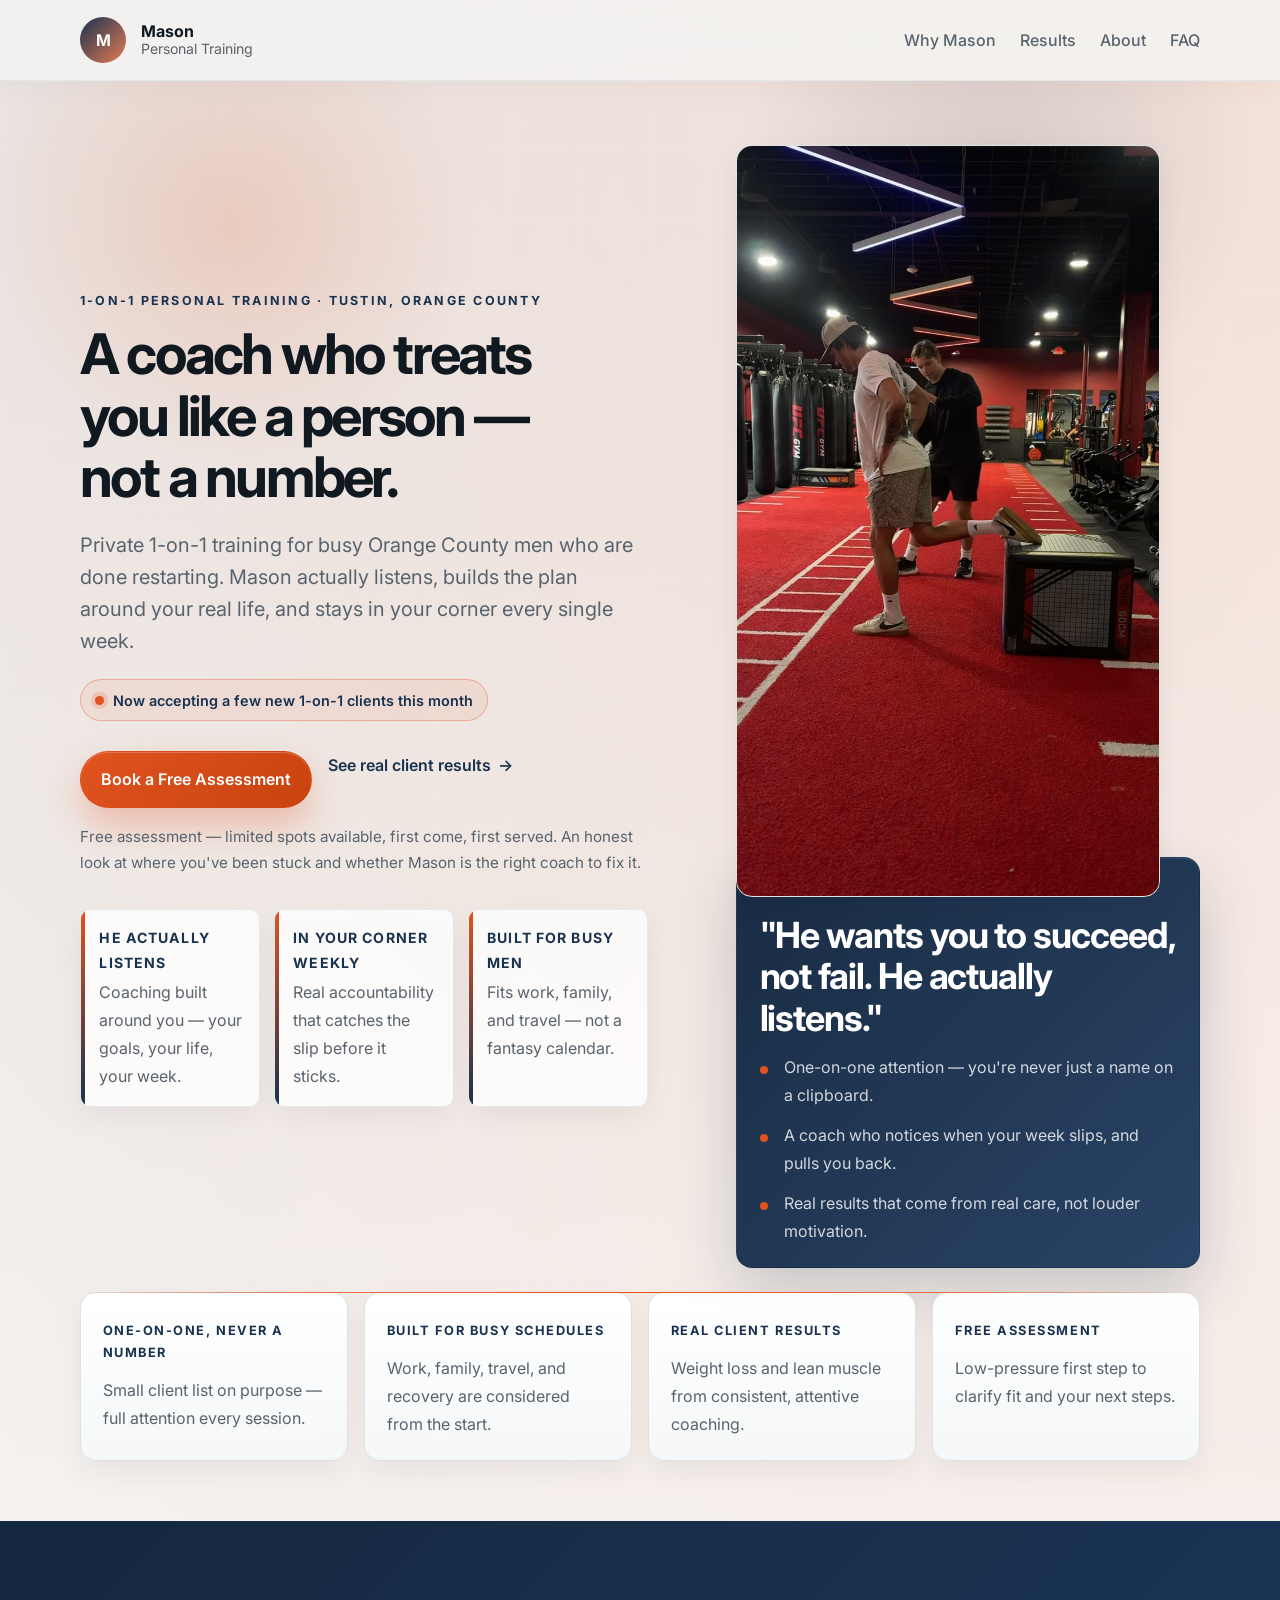
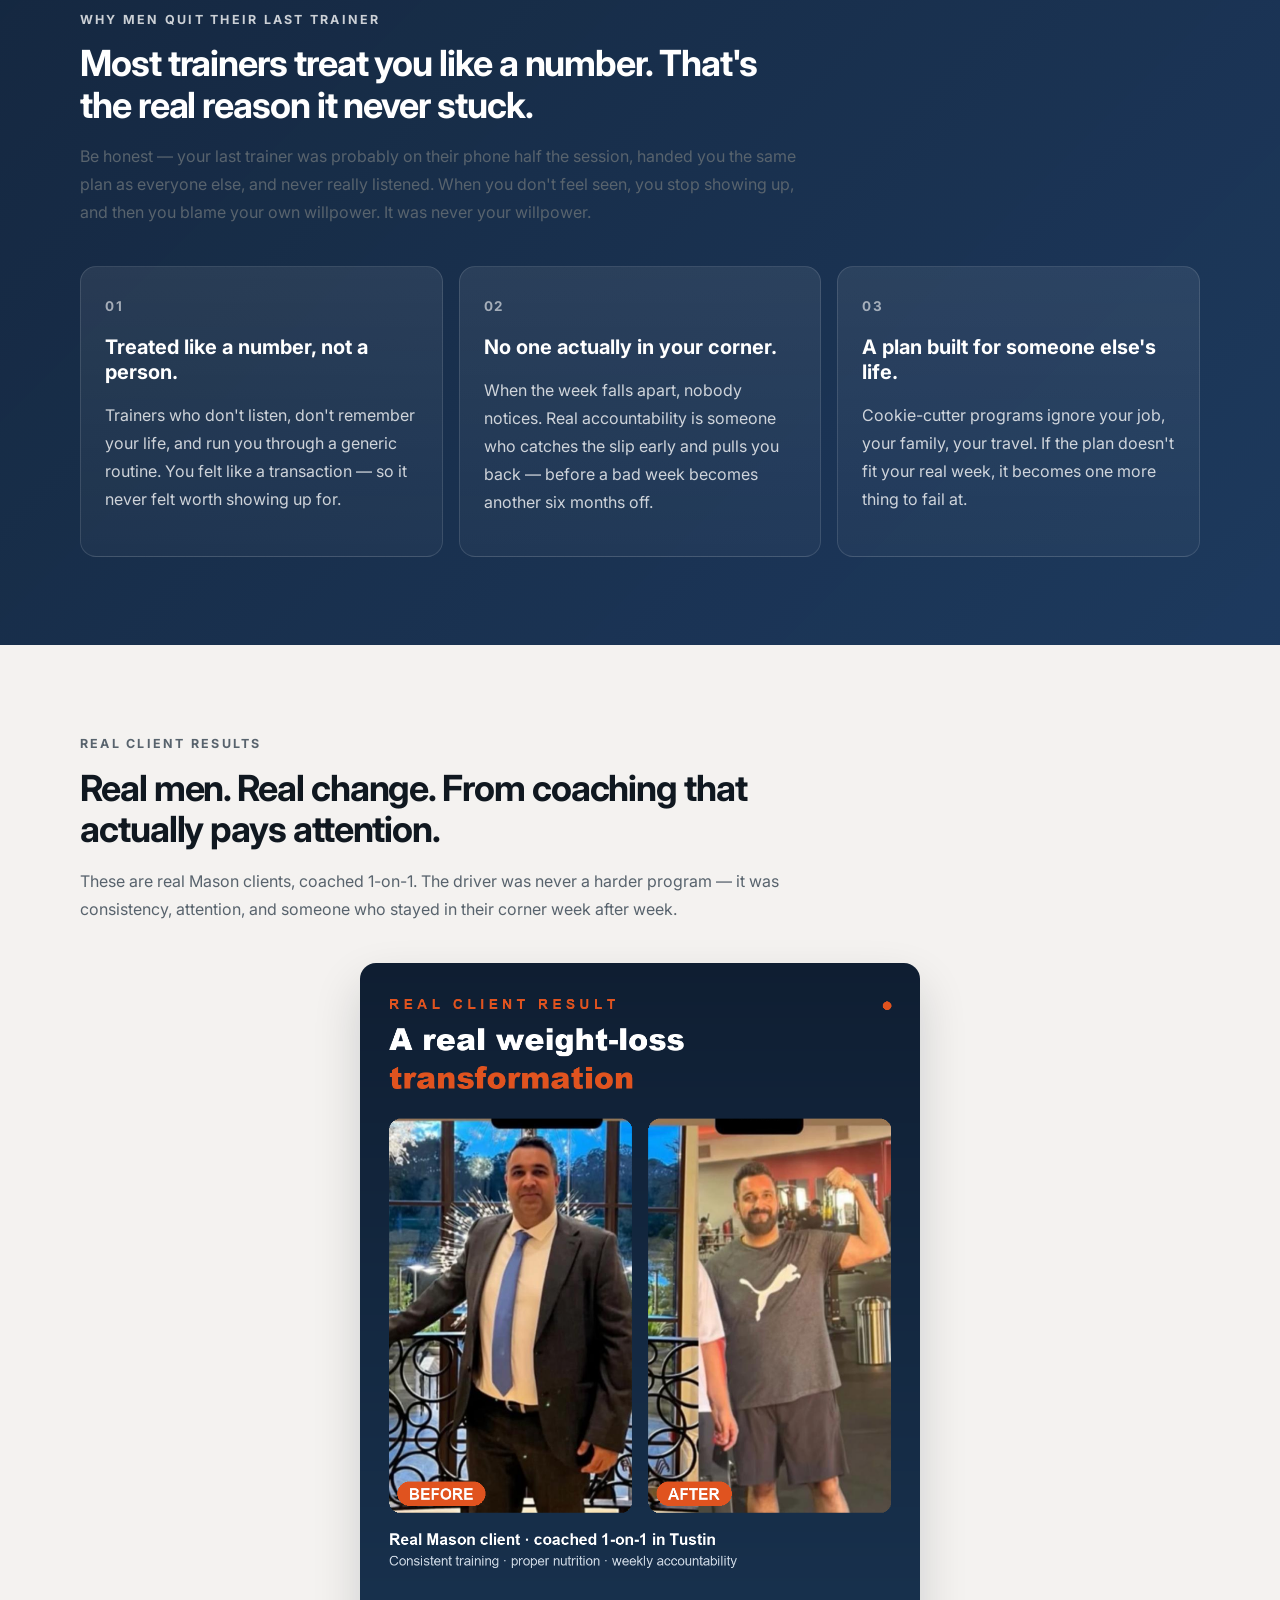
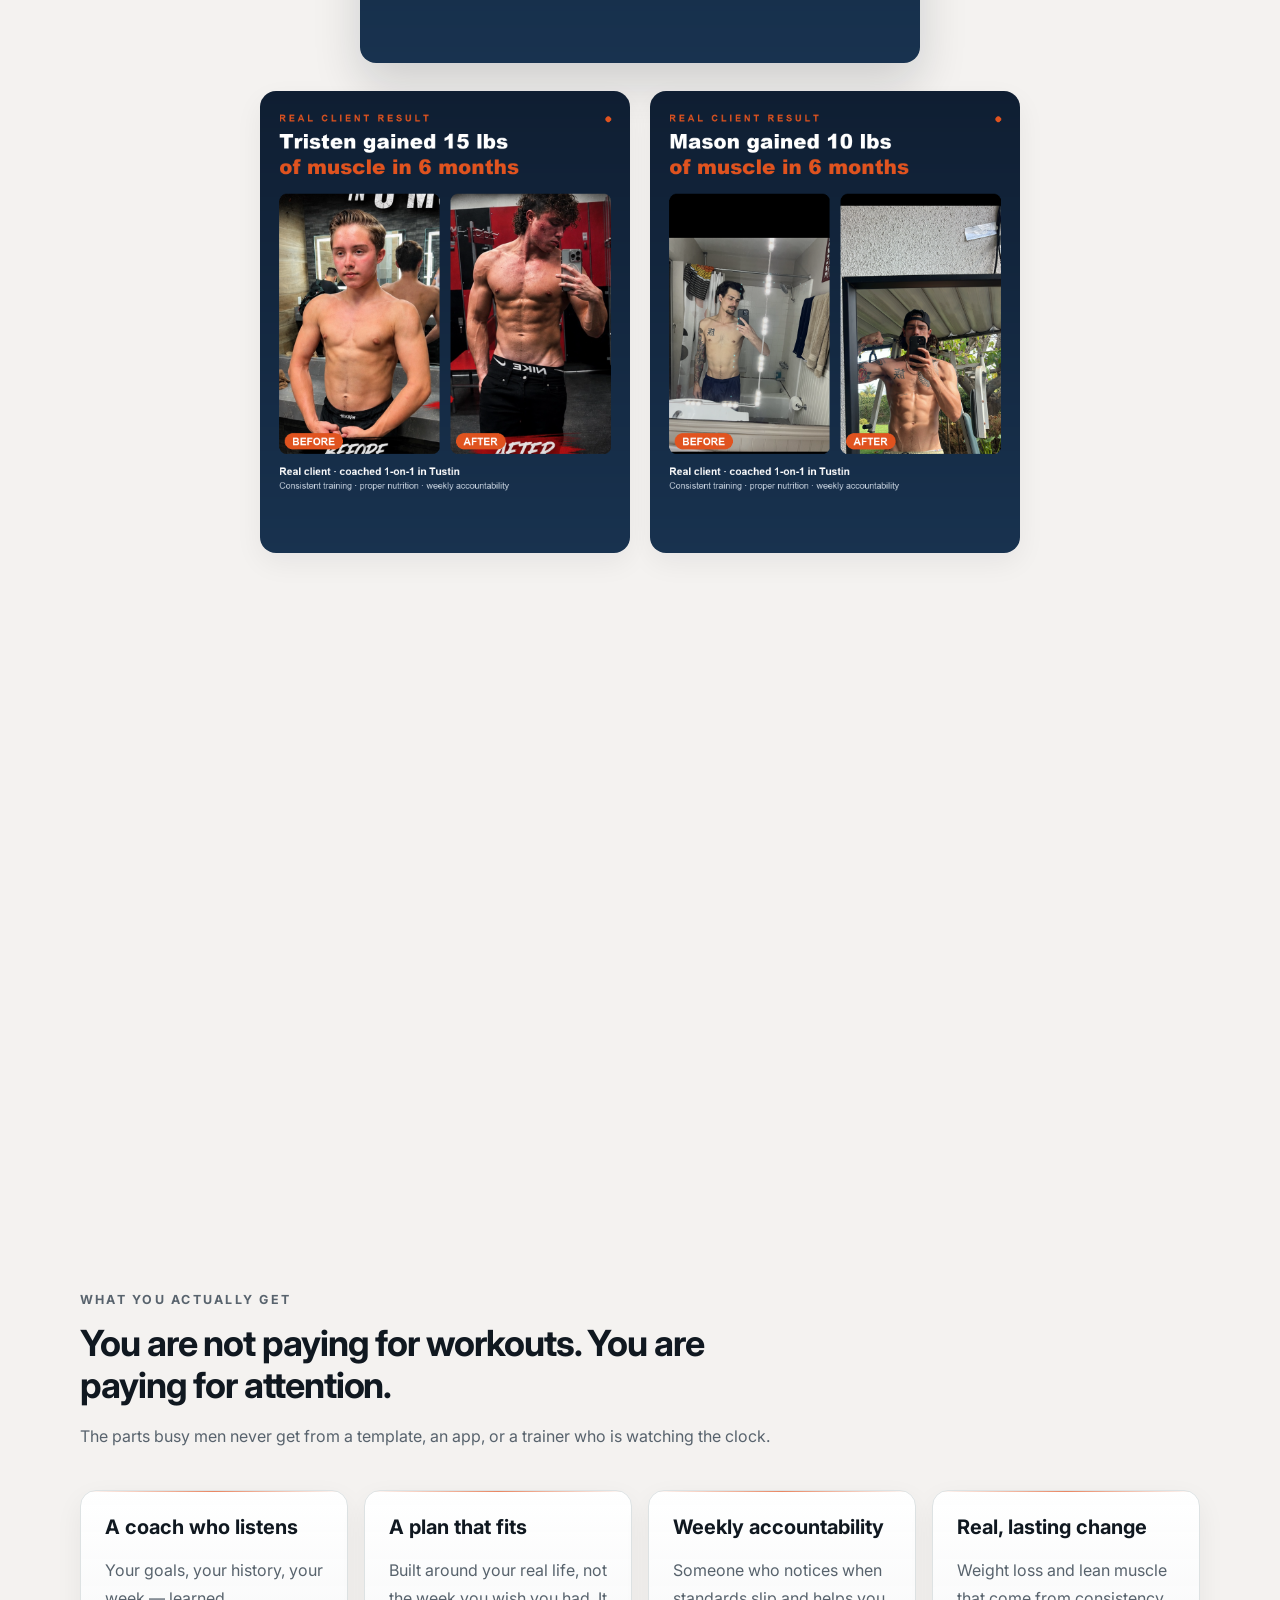
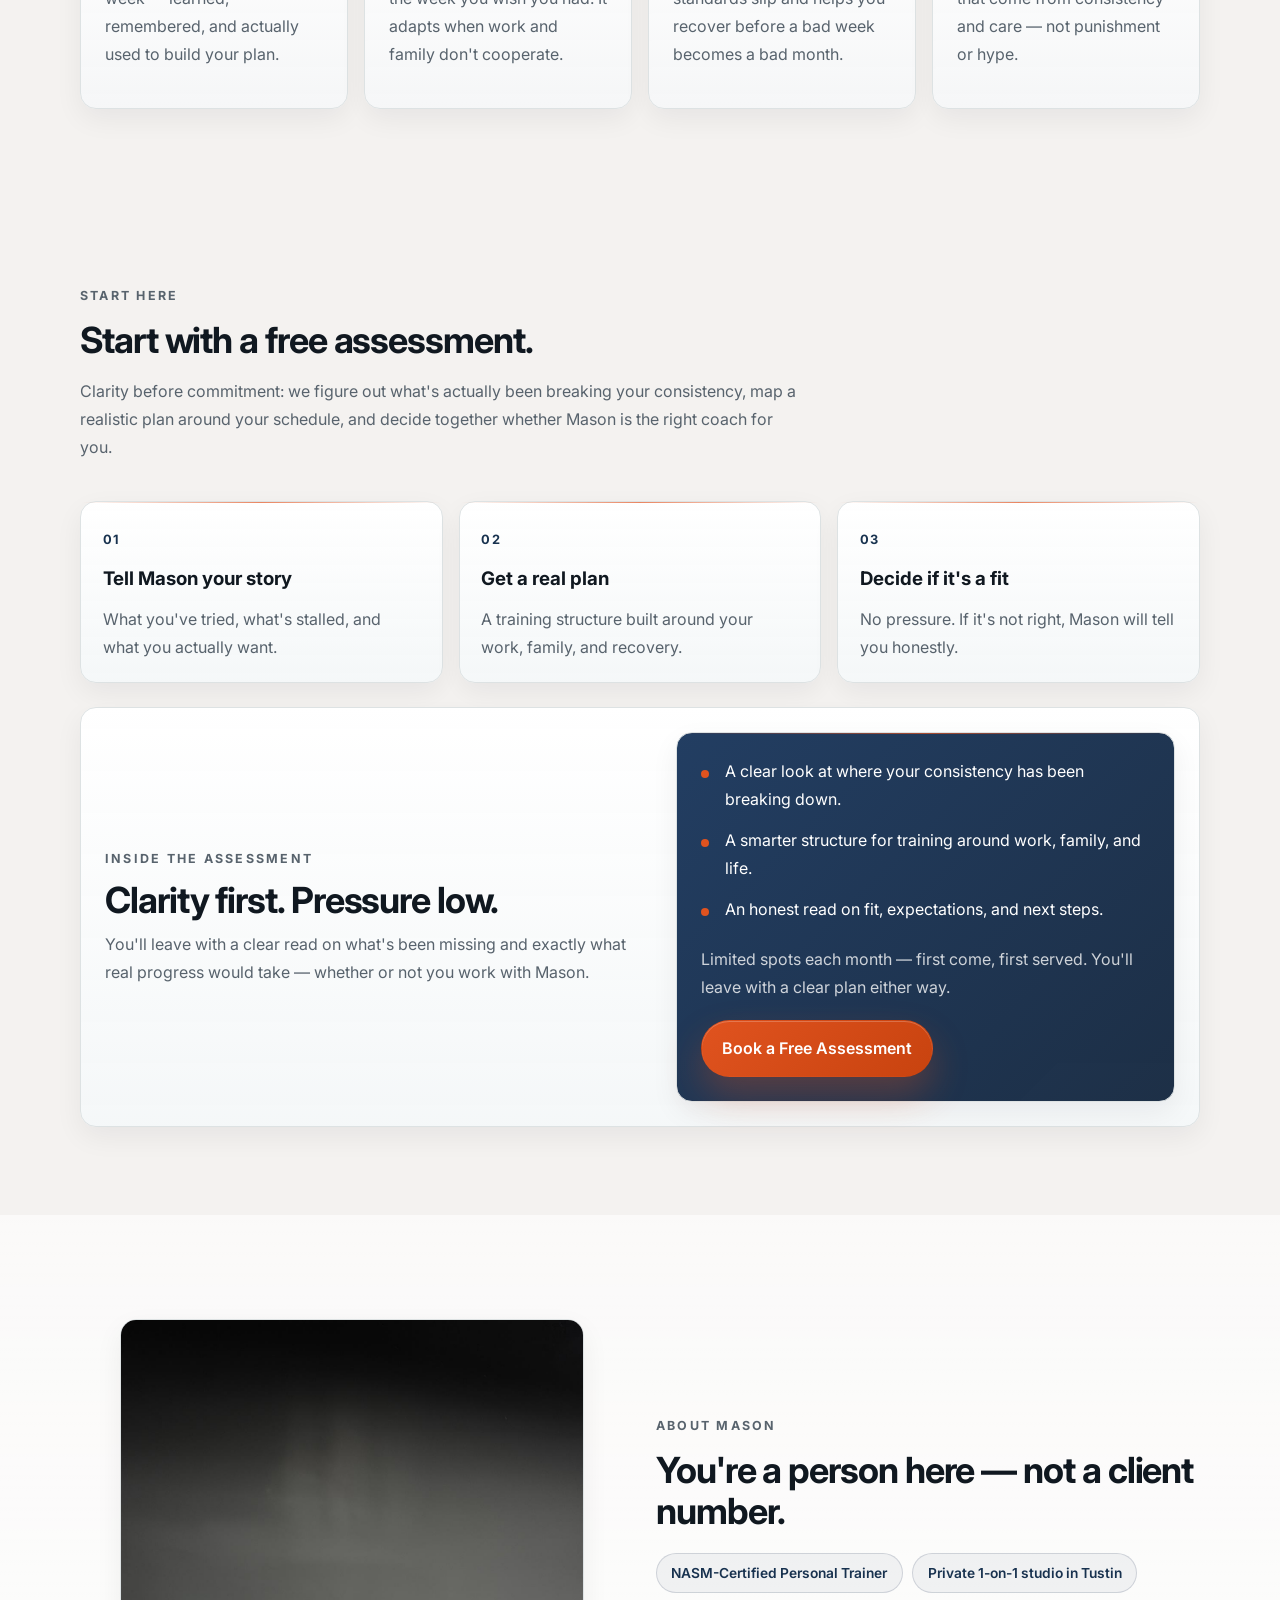
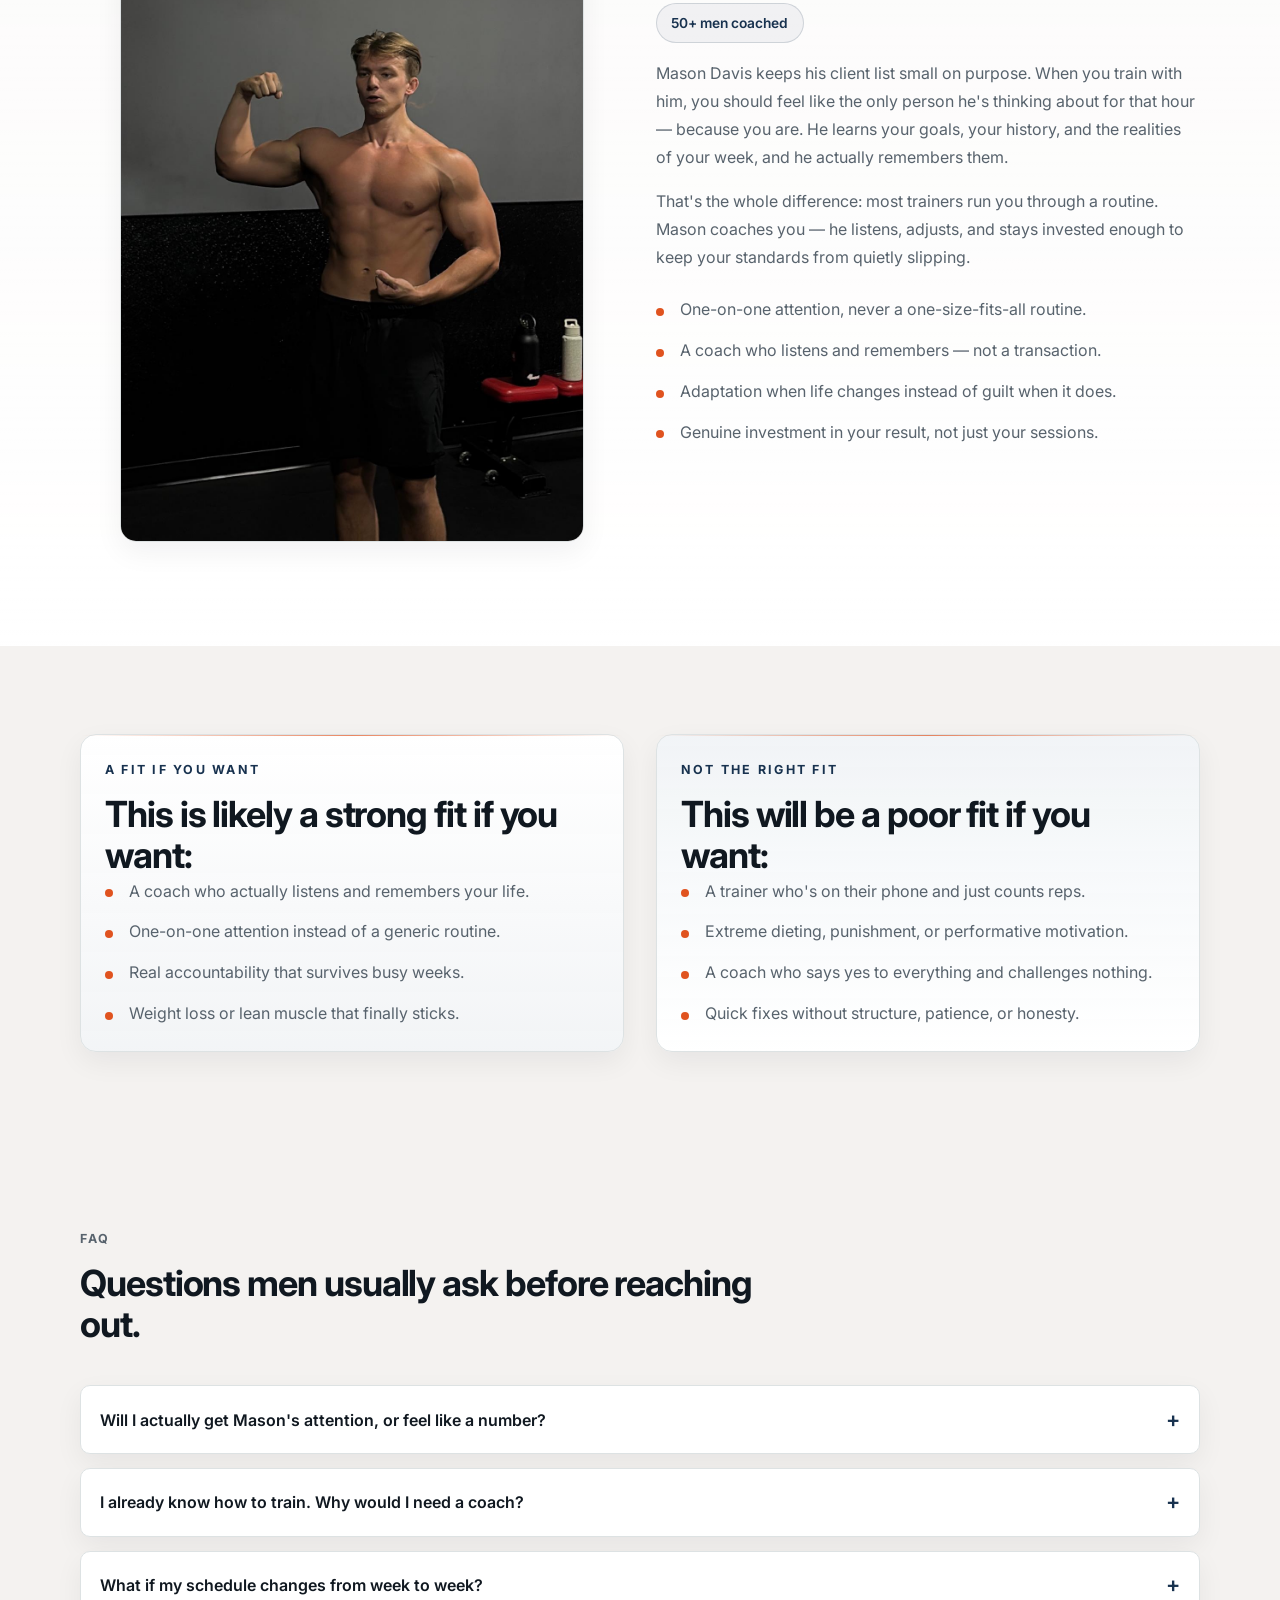
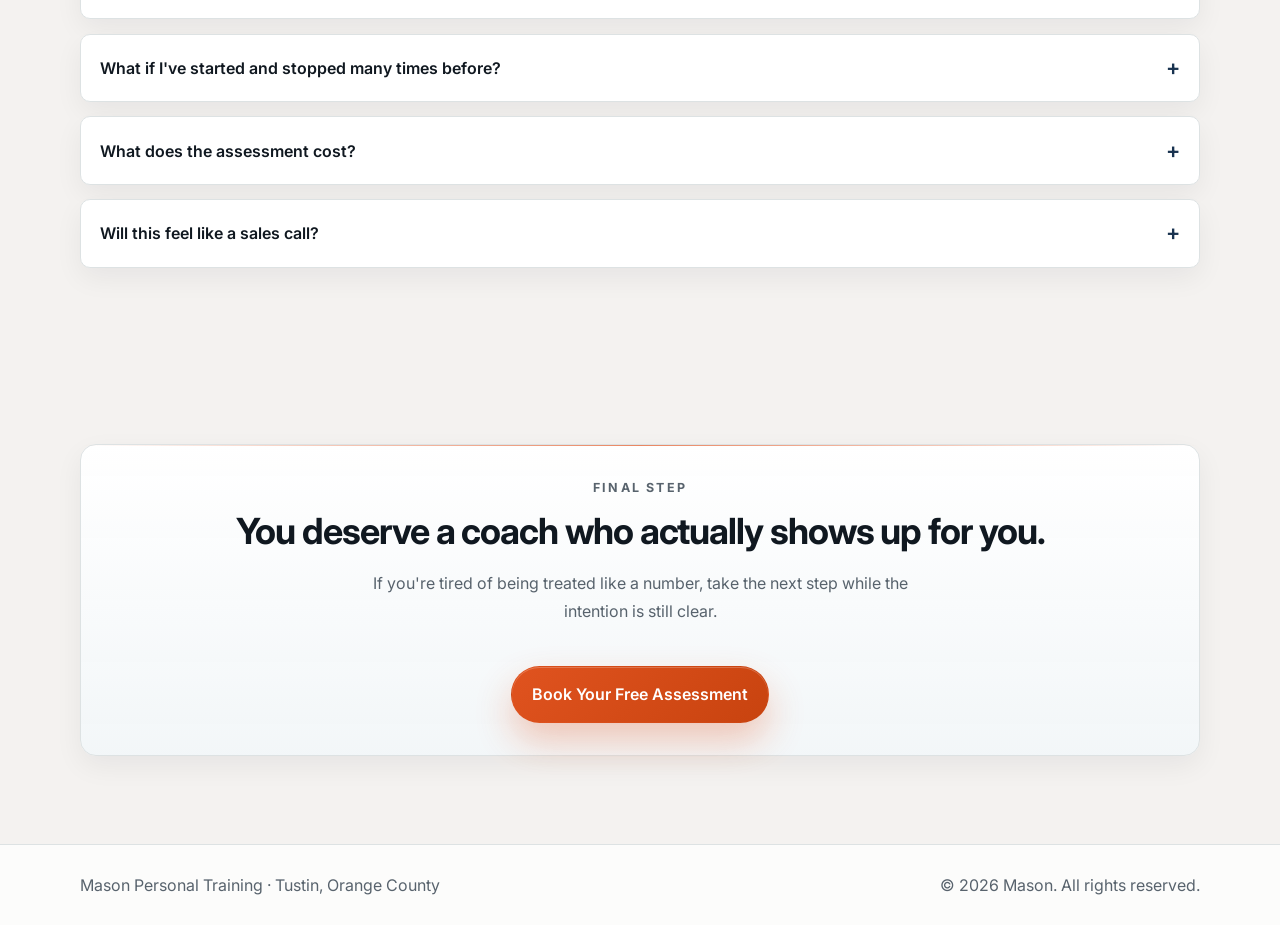
==== commit dd1f8e15: "Fix Tristen face crop + name 3rd transformation (Mason) + competitor scarcity CTA copy - Re-crop Tri" ====
--- a/index.html
+++ b/index.html
@@ -75,8 +75,9 @@
             </div>
 
             <p class="cta-note">
-              Free, no-pressure assessment. Just an honest look at where you're
-              stuck and whether Mason is the right coach to fix it.
+              Free assessment — limited spots available, first come, first
+              served. An honest look at where you've been stuck and whether
+              Mason is the right coach to fix it.
             </p>
 
             <div class="hero-proof" aria-label="Why this is different">
@@ -382,7 +383,8 @@
                 <li>An honest read on fit, expectations, and next steps.</li>
               </ul>
               <p class="assessment-note">
-                No obligation if it's not the right fit. The goal is clarity first.
+                Limited spots each month — first come, first served. You'll
+                leave with a clear plan either way.
               </p>
               <a
                 class="button button--primary"
@@ -567,7 +569,7 @@
         target="_blank"
         rel="noreferrer"
       >
-        Book a Free Assessment — no hard sell
+        Book a Free Assessment — limited spots available
       </a>
     </div>
 
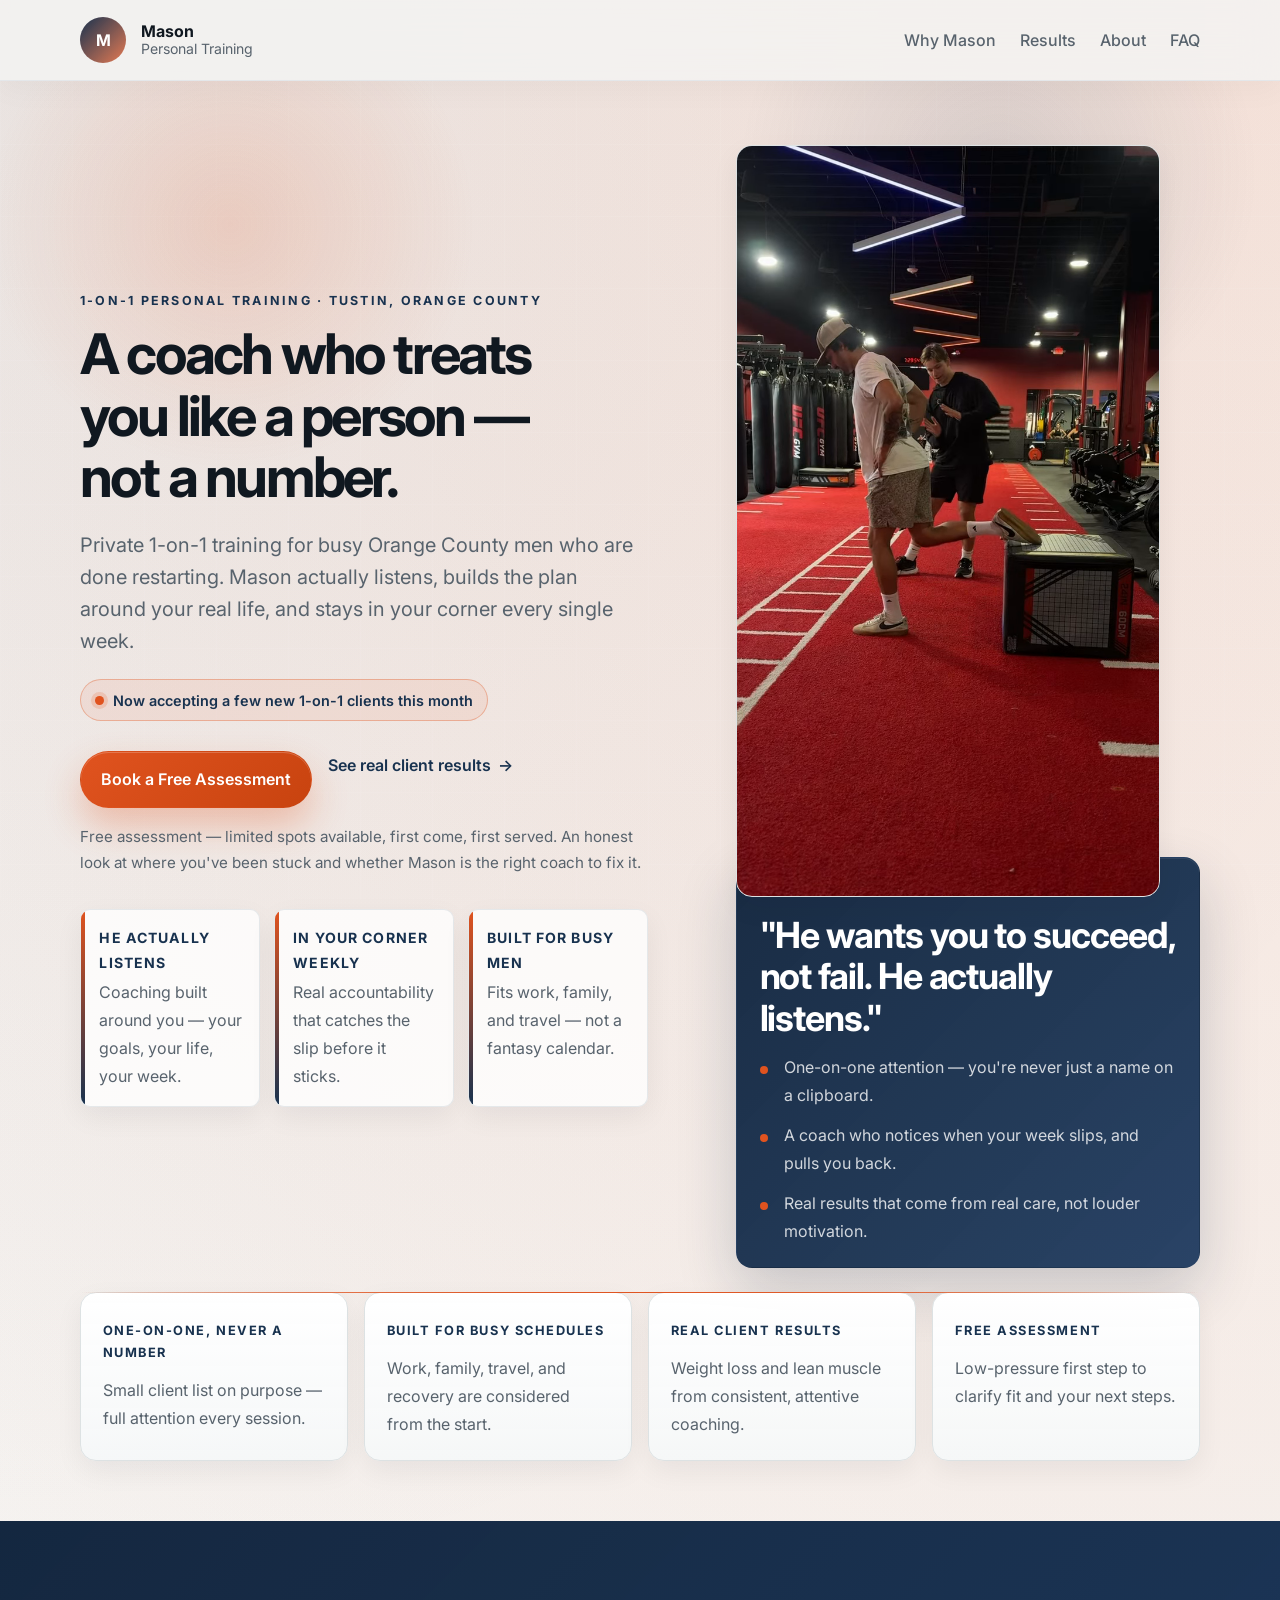
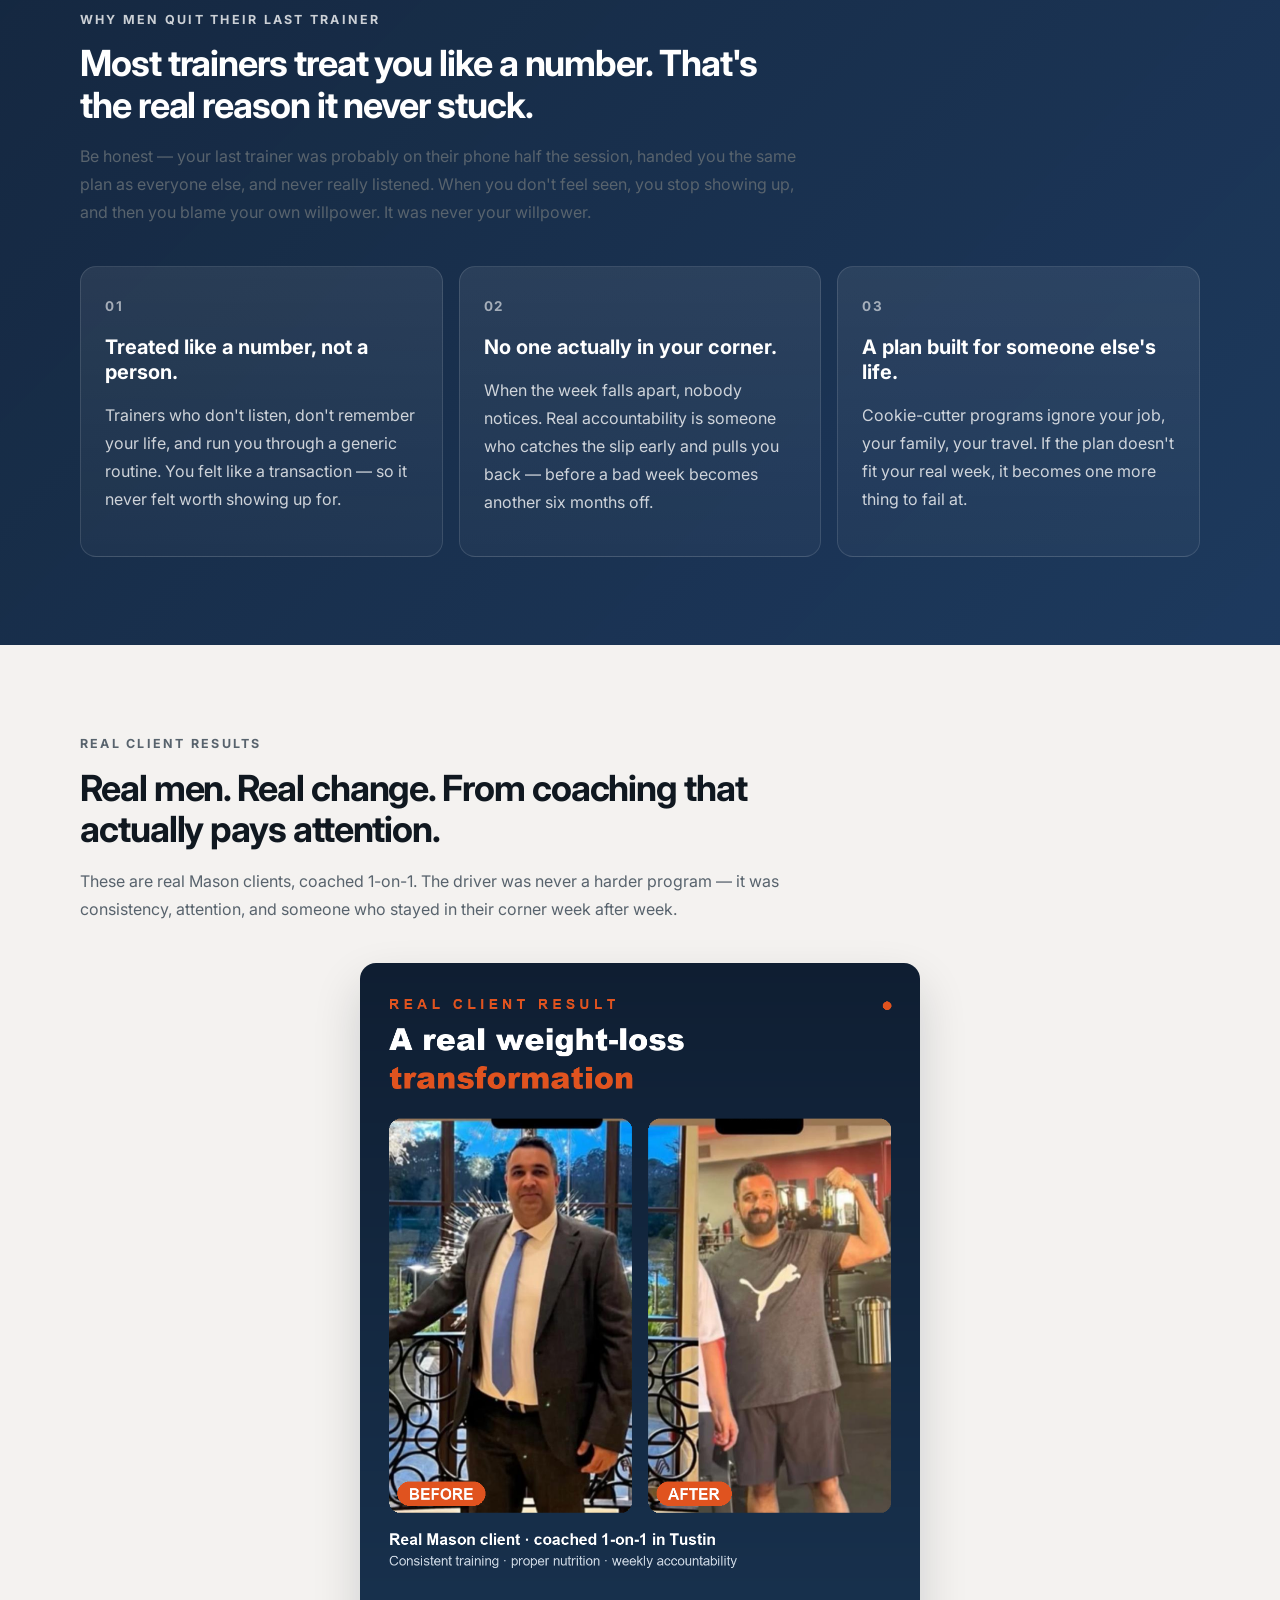
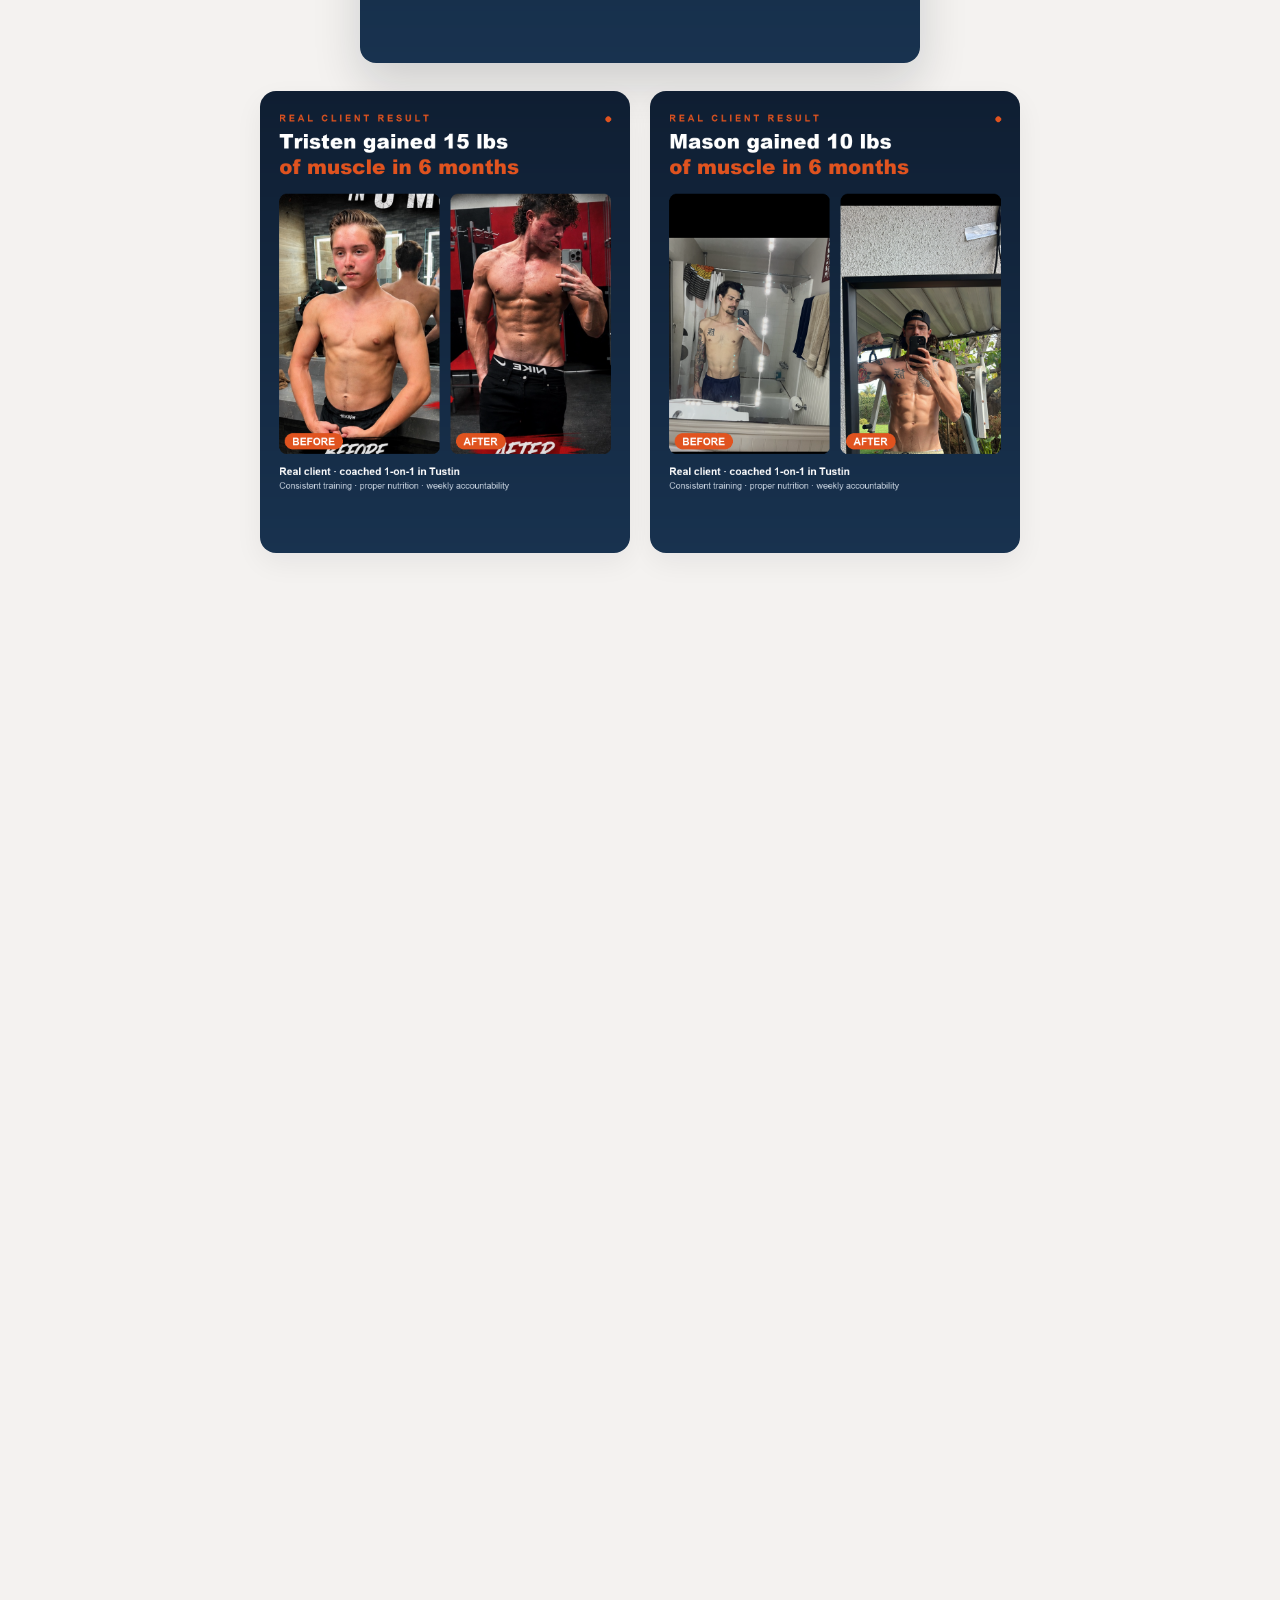
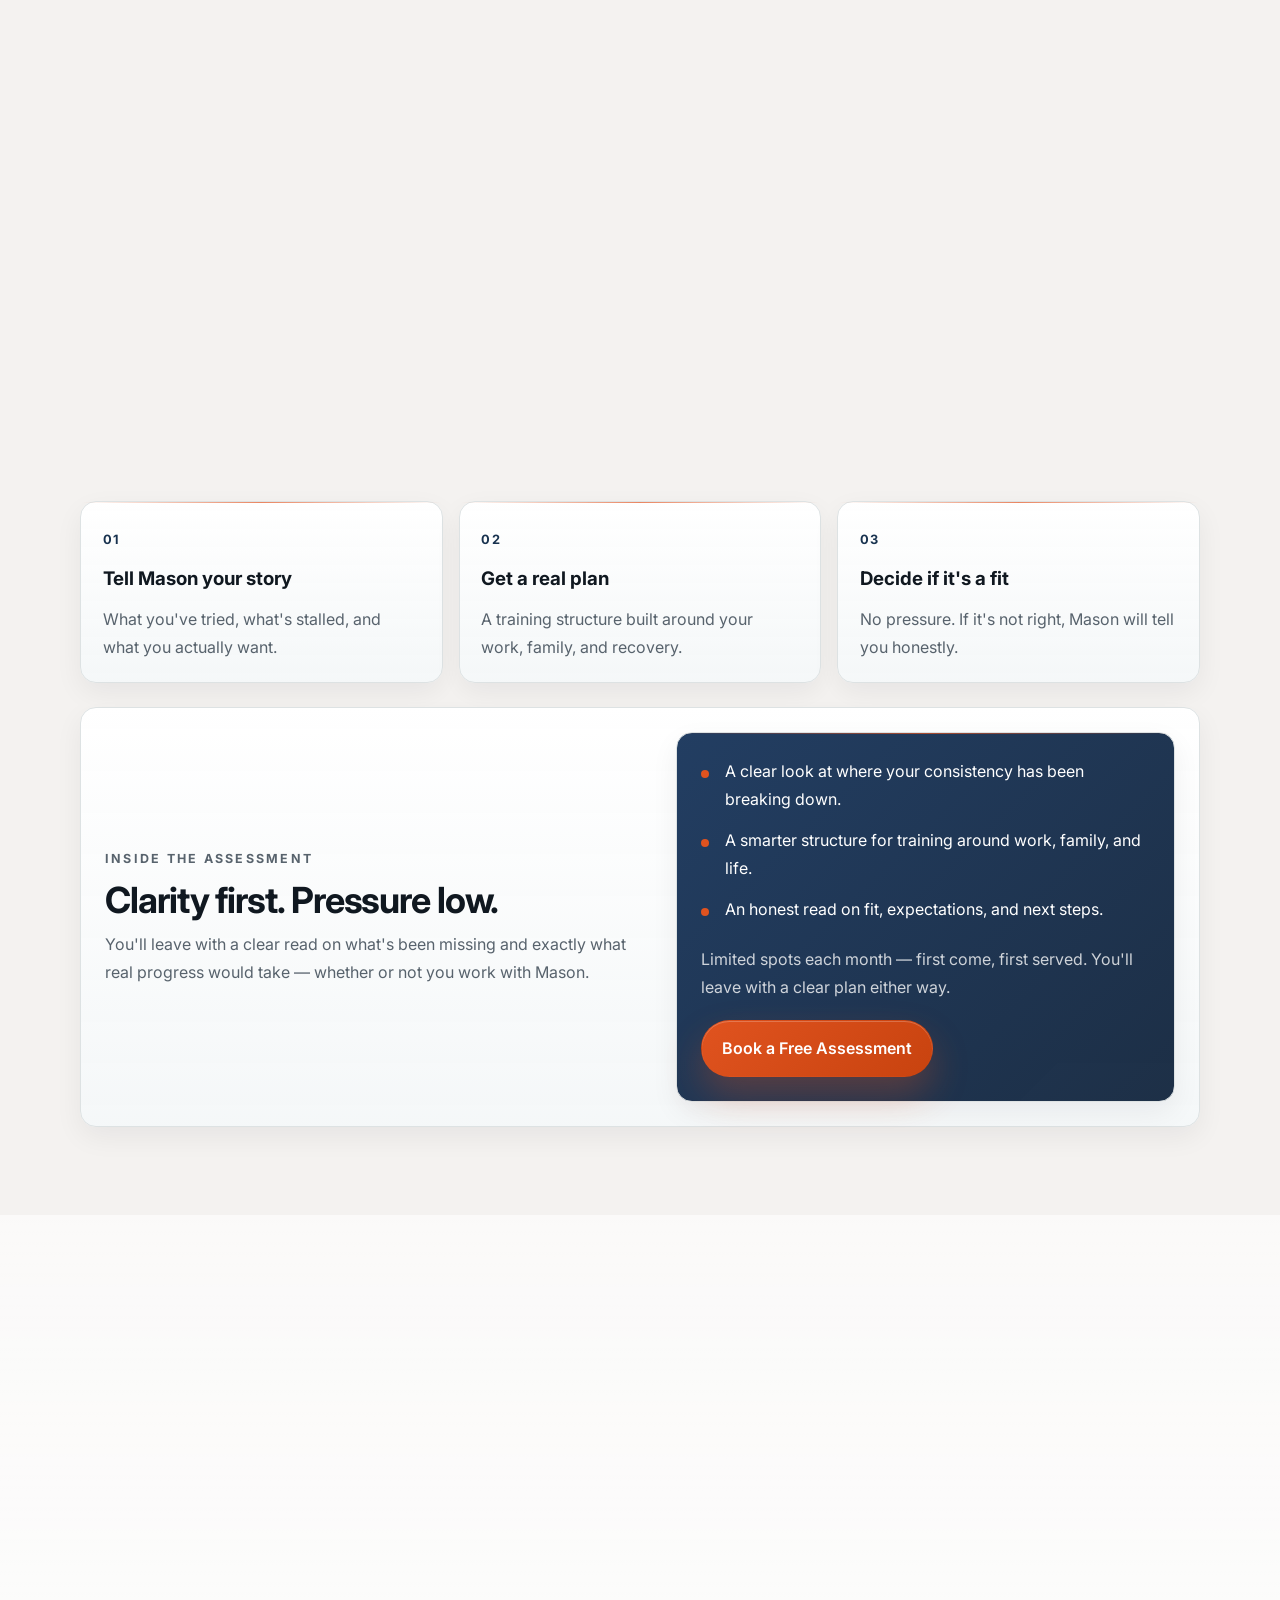
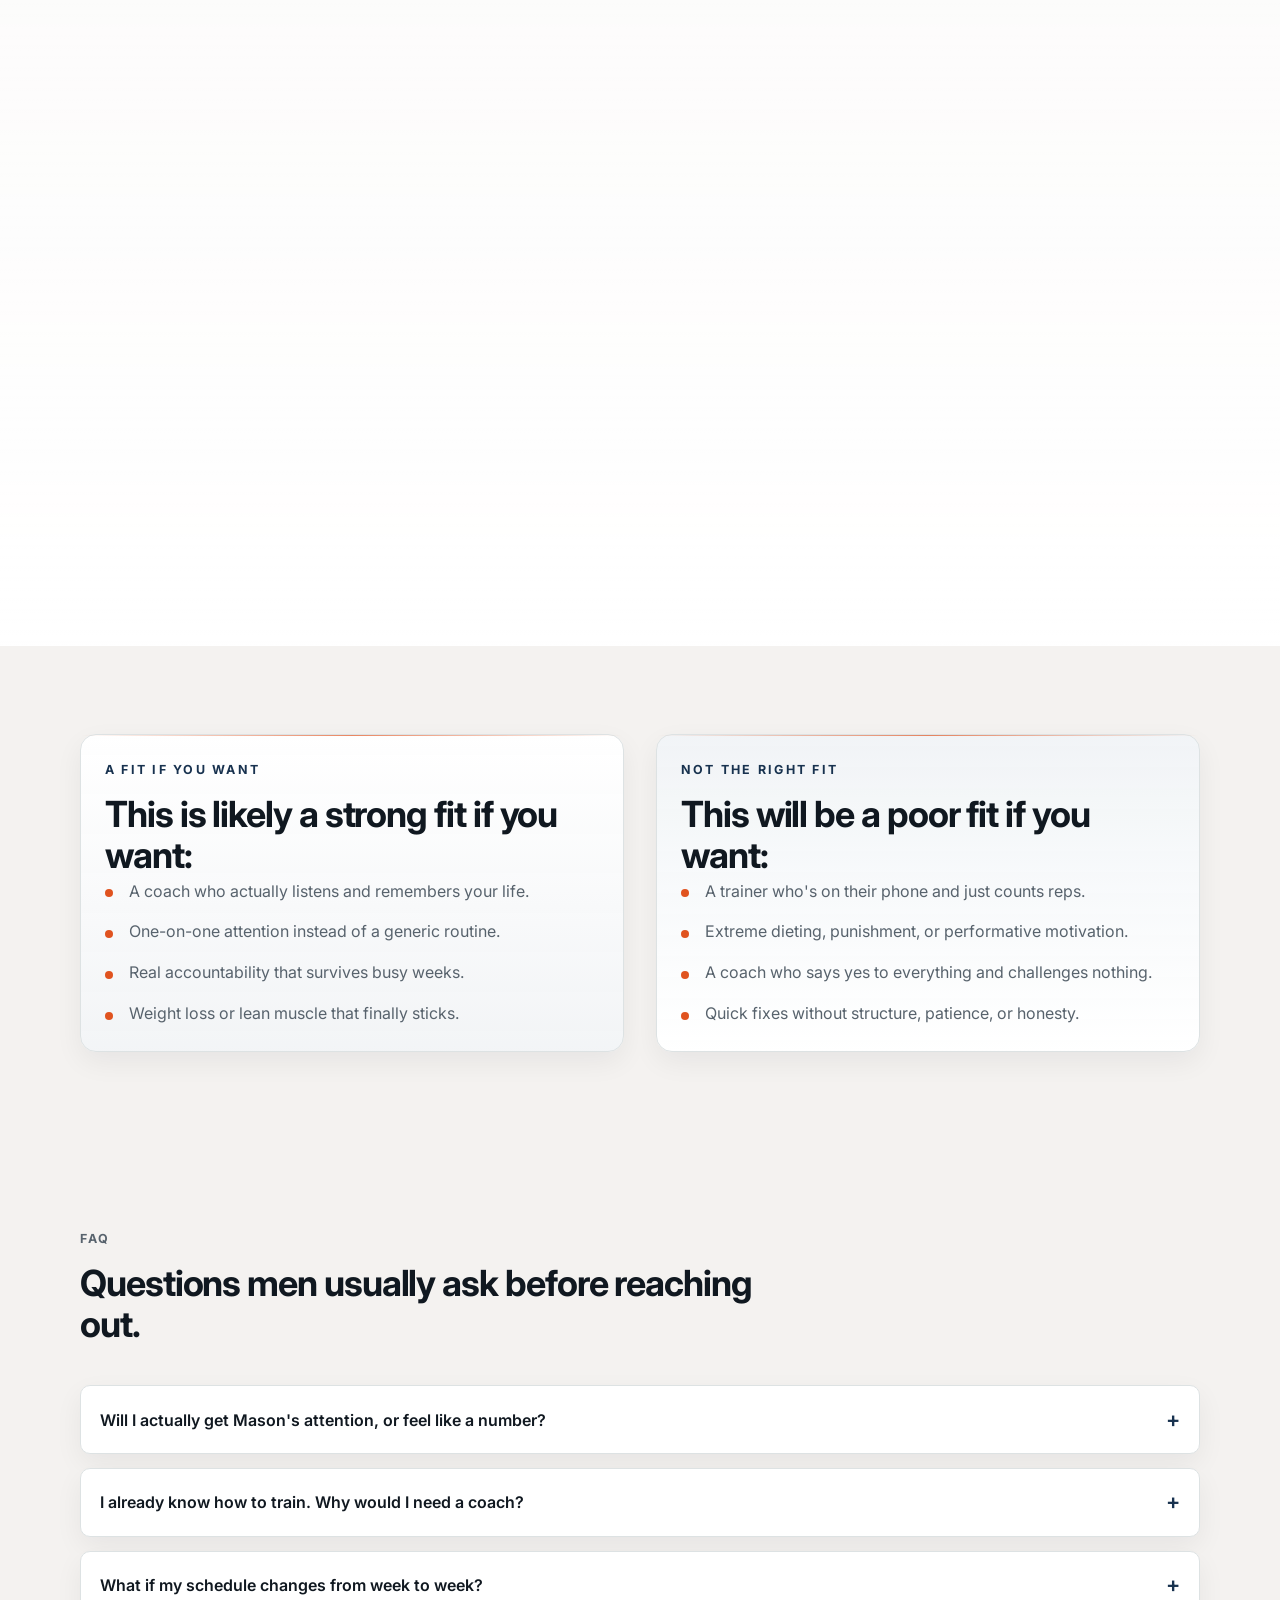
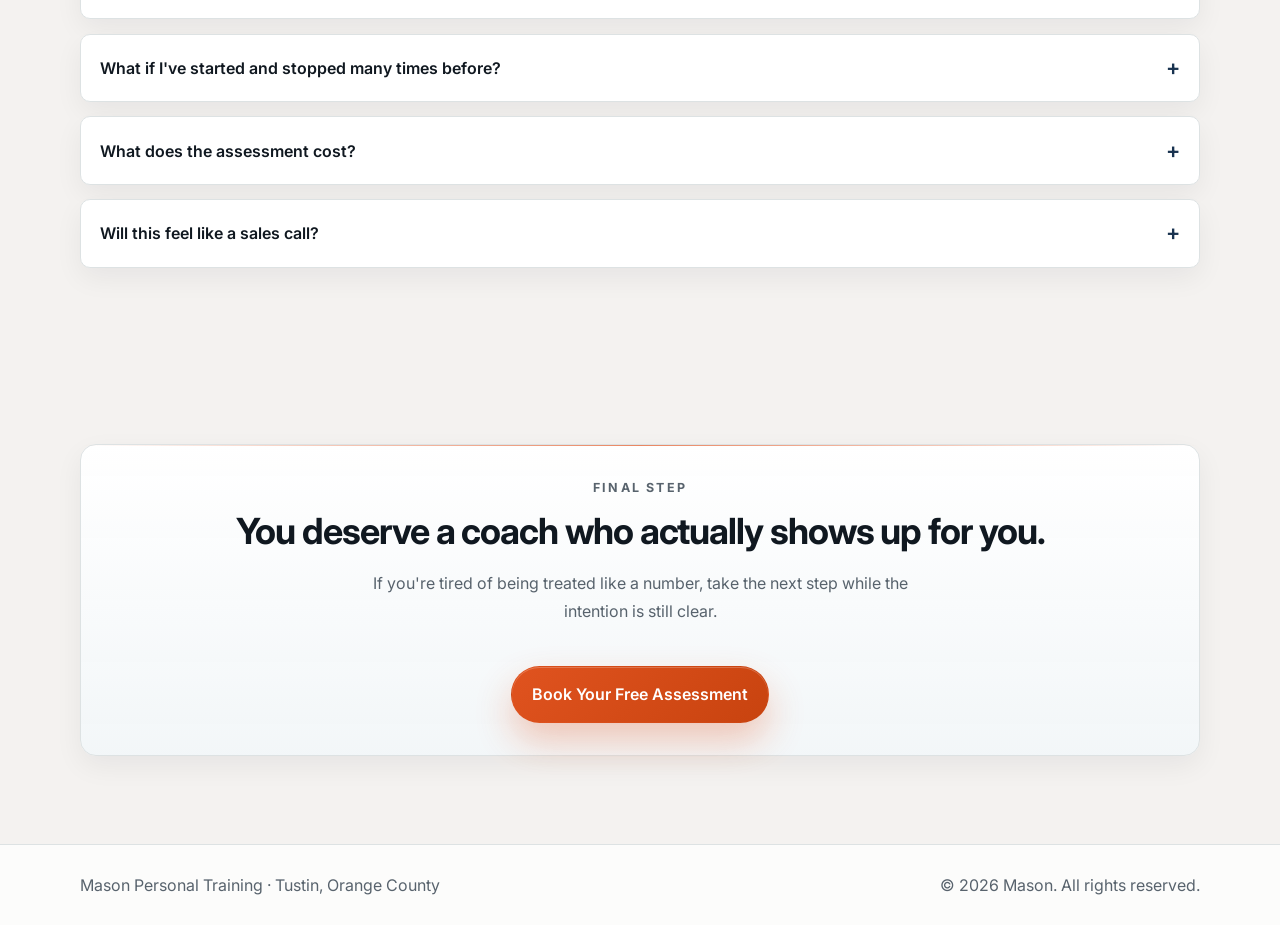
==== commit 78e95bd3: "Remove last 'no hard sell' from CTA band -> scarcity wording Co-Authored-By: Claude Opus 4.8 <norepl" ====
--- a/index.html
+++ b/index.html
@@ -274,7 +274,7 @@
         <div class="container cta-band" data-reveal>
           <div class="cta-band__copy">
             <h2>Stop being a number. Start being coached.</h2>
-            <p>One free, honest conversation. No hard sell — just a clear next step.</p>
+            <p>One free, honest conversation — limited spots, first come, first served.</p>
           </div>
           <a
             class="button button--primary"
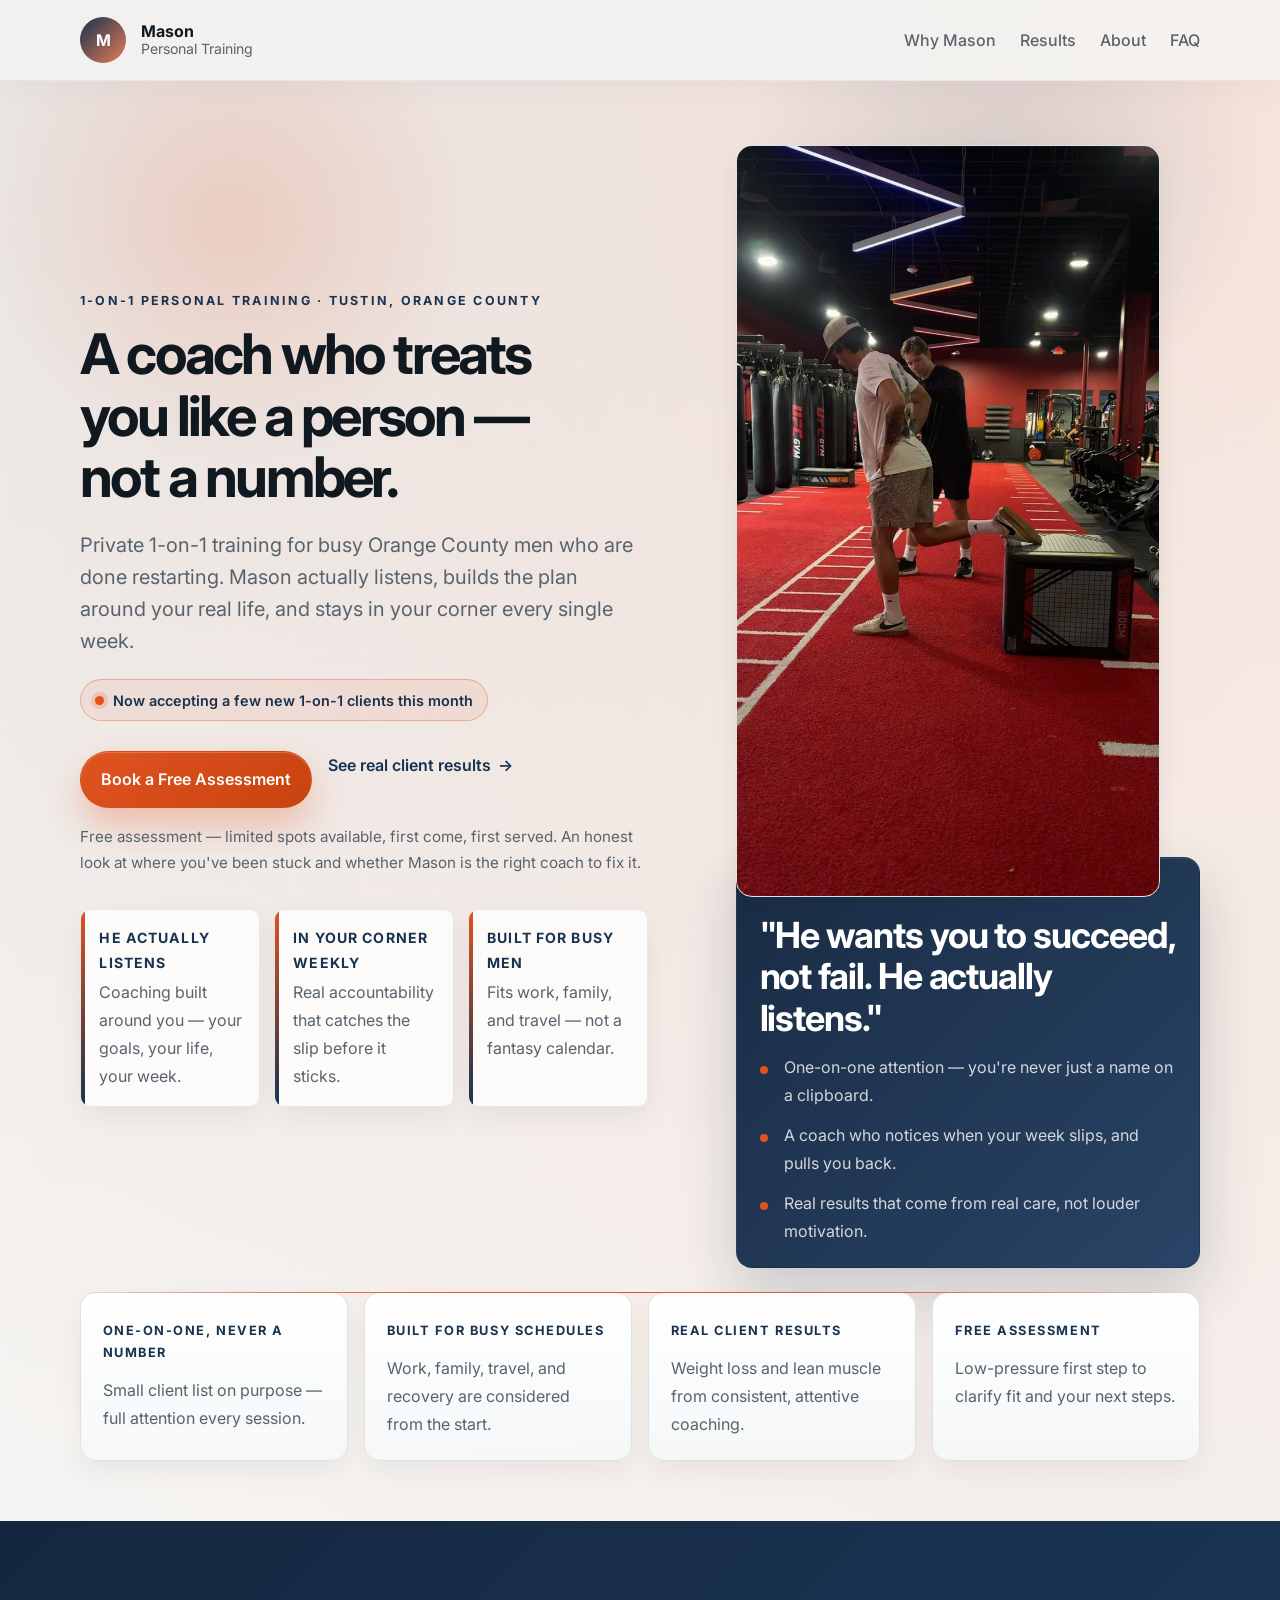
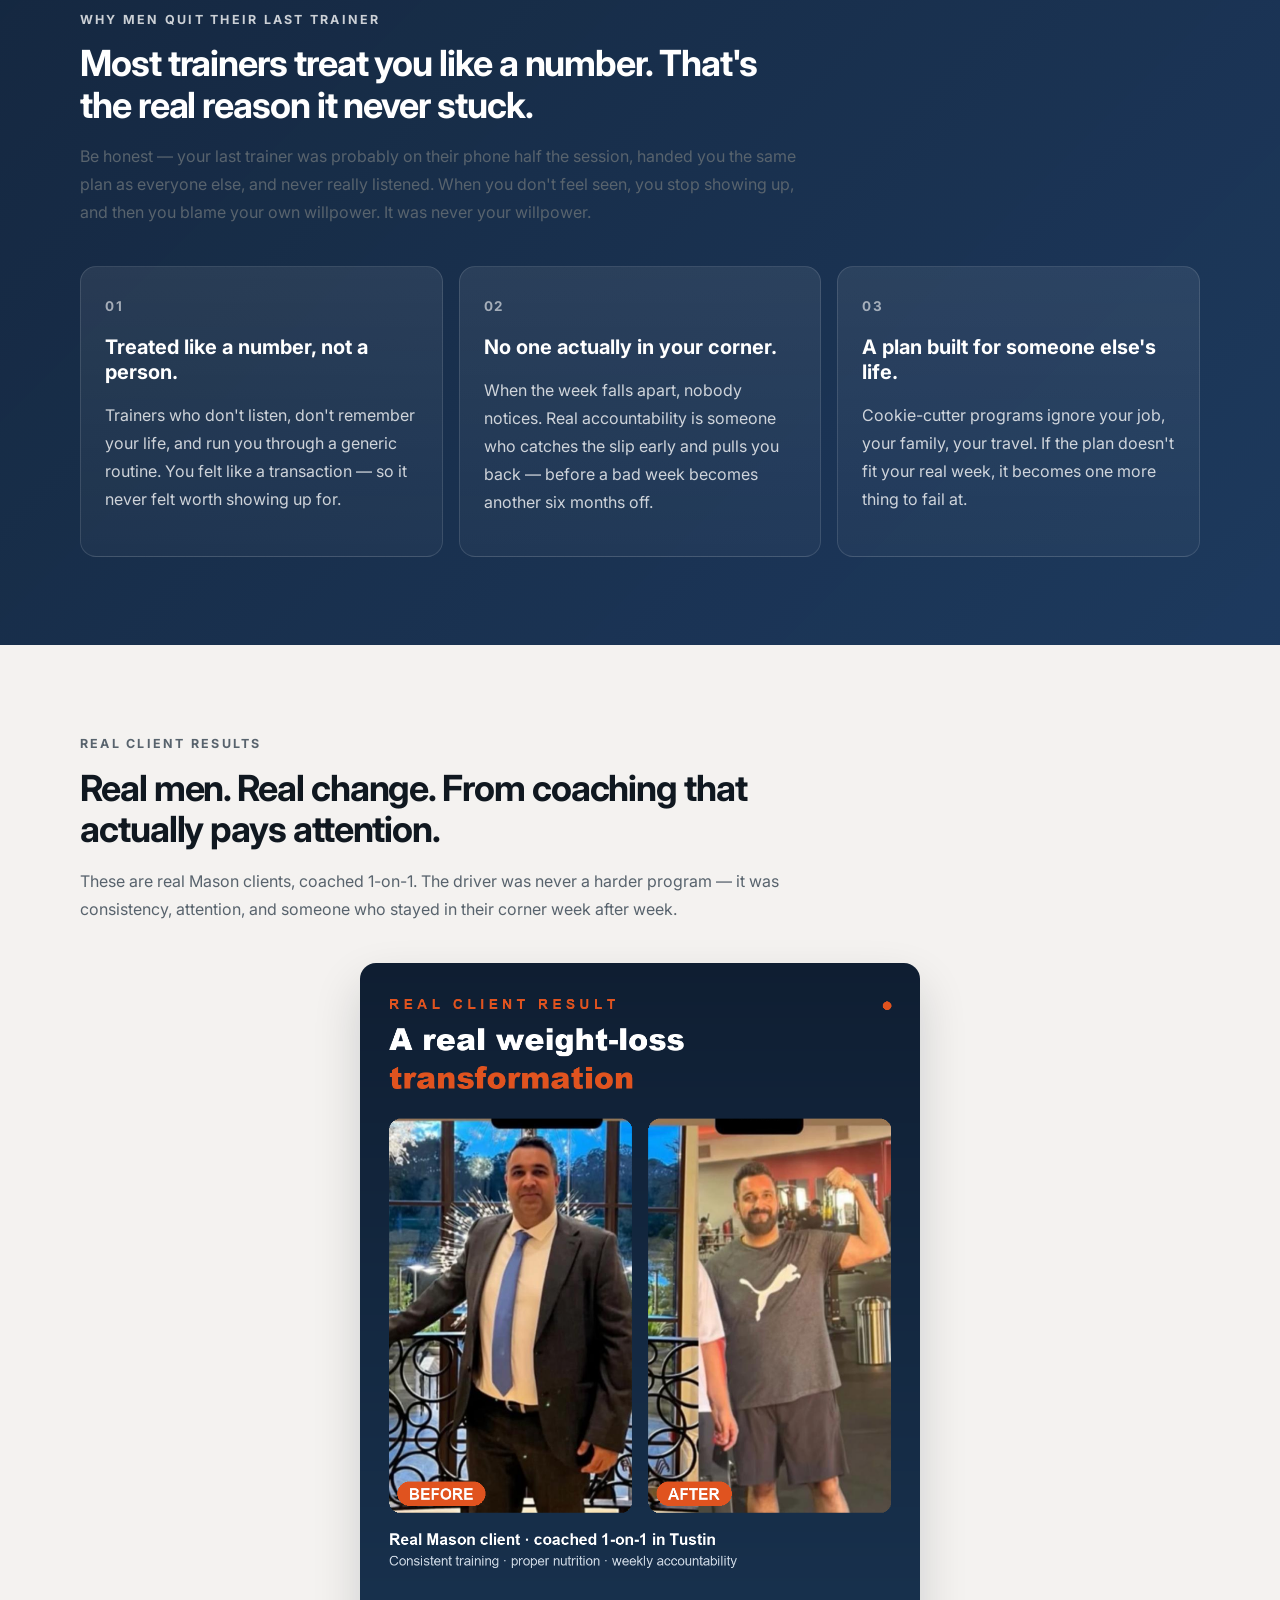
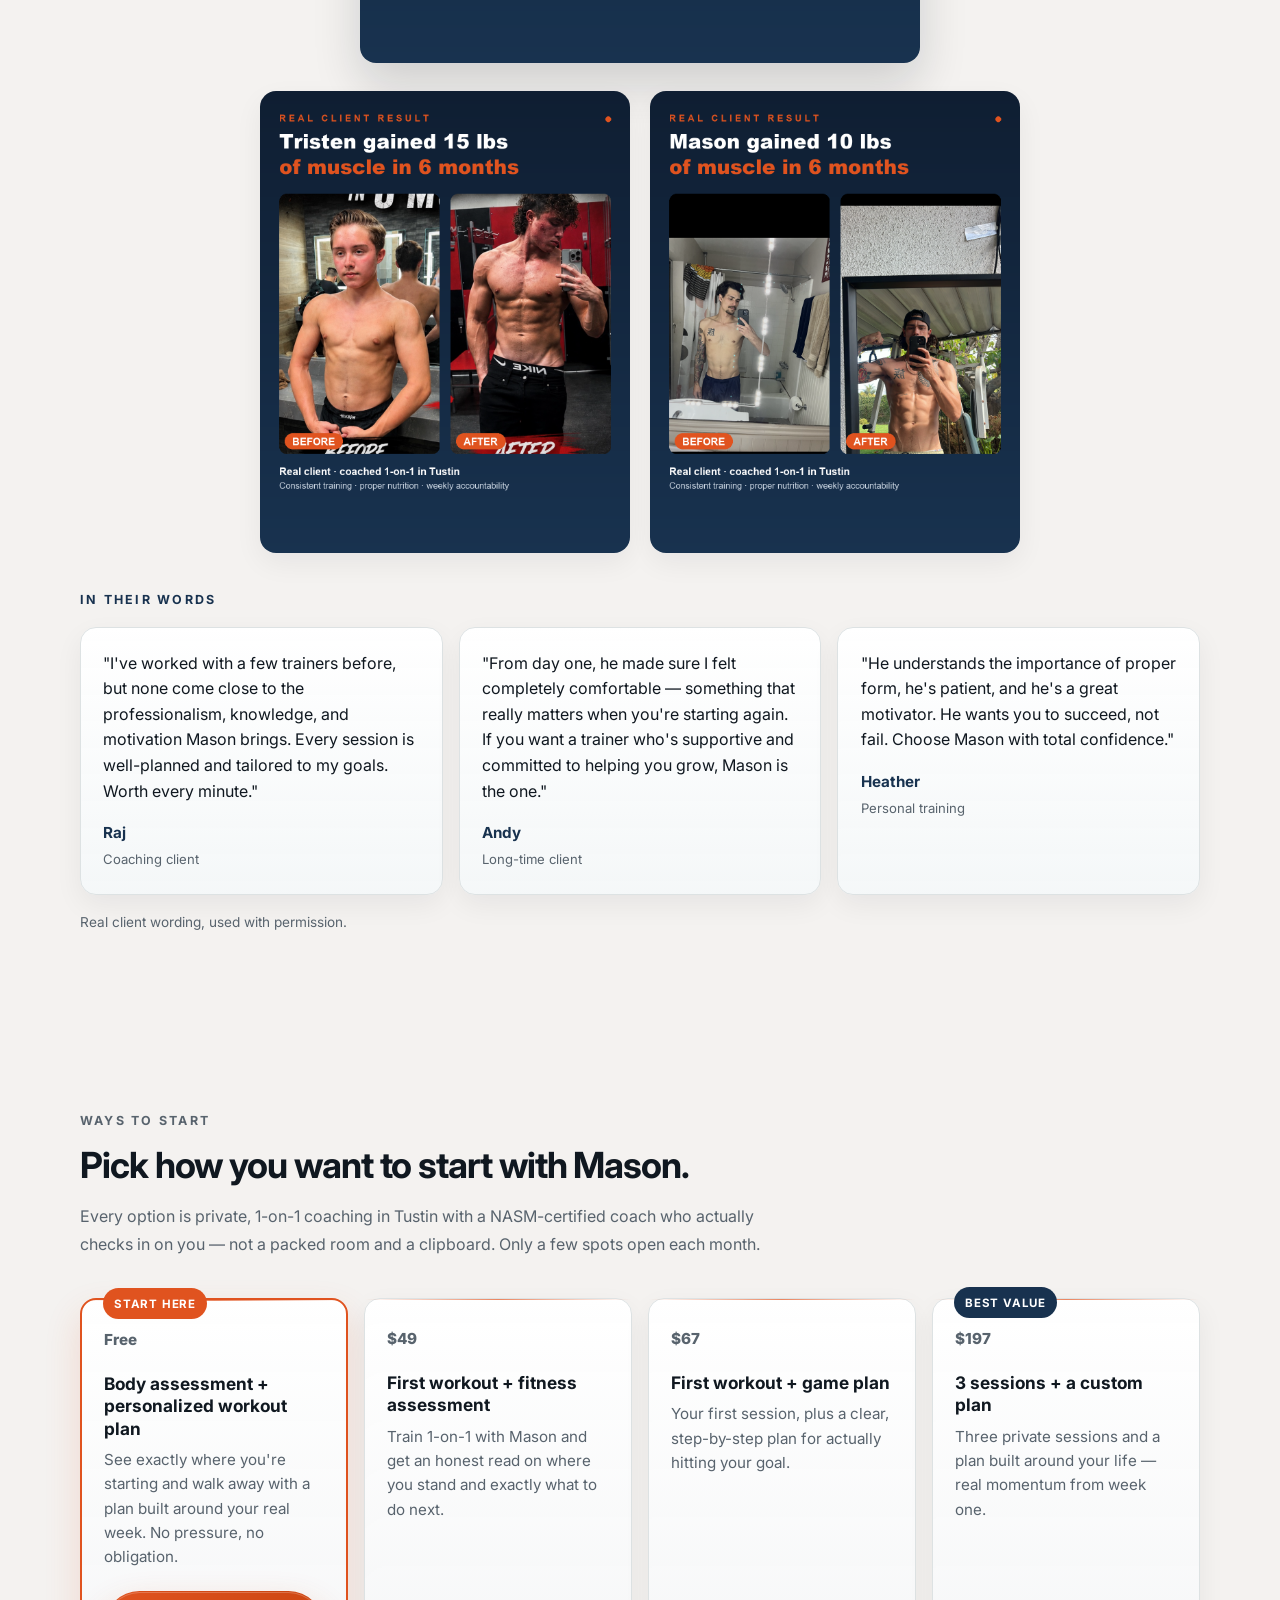
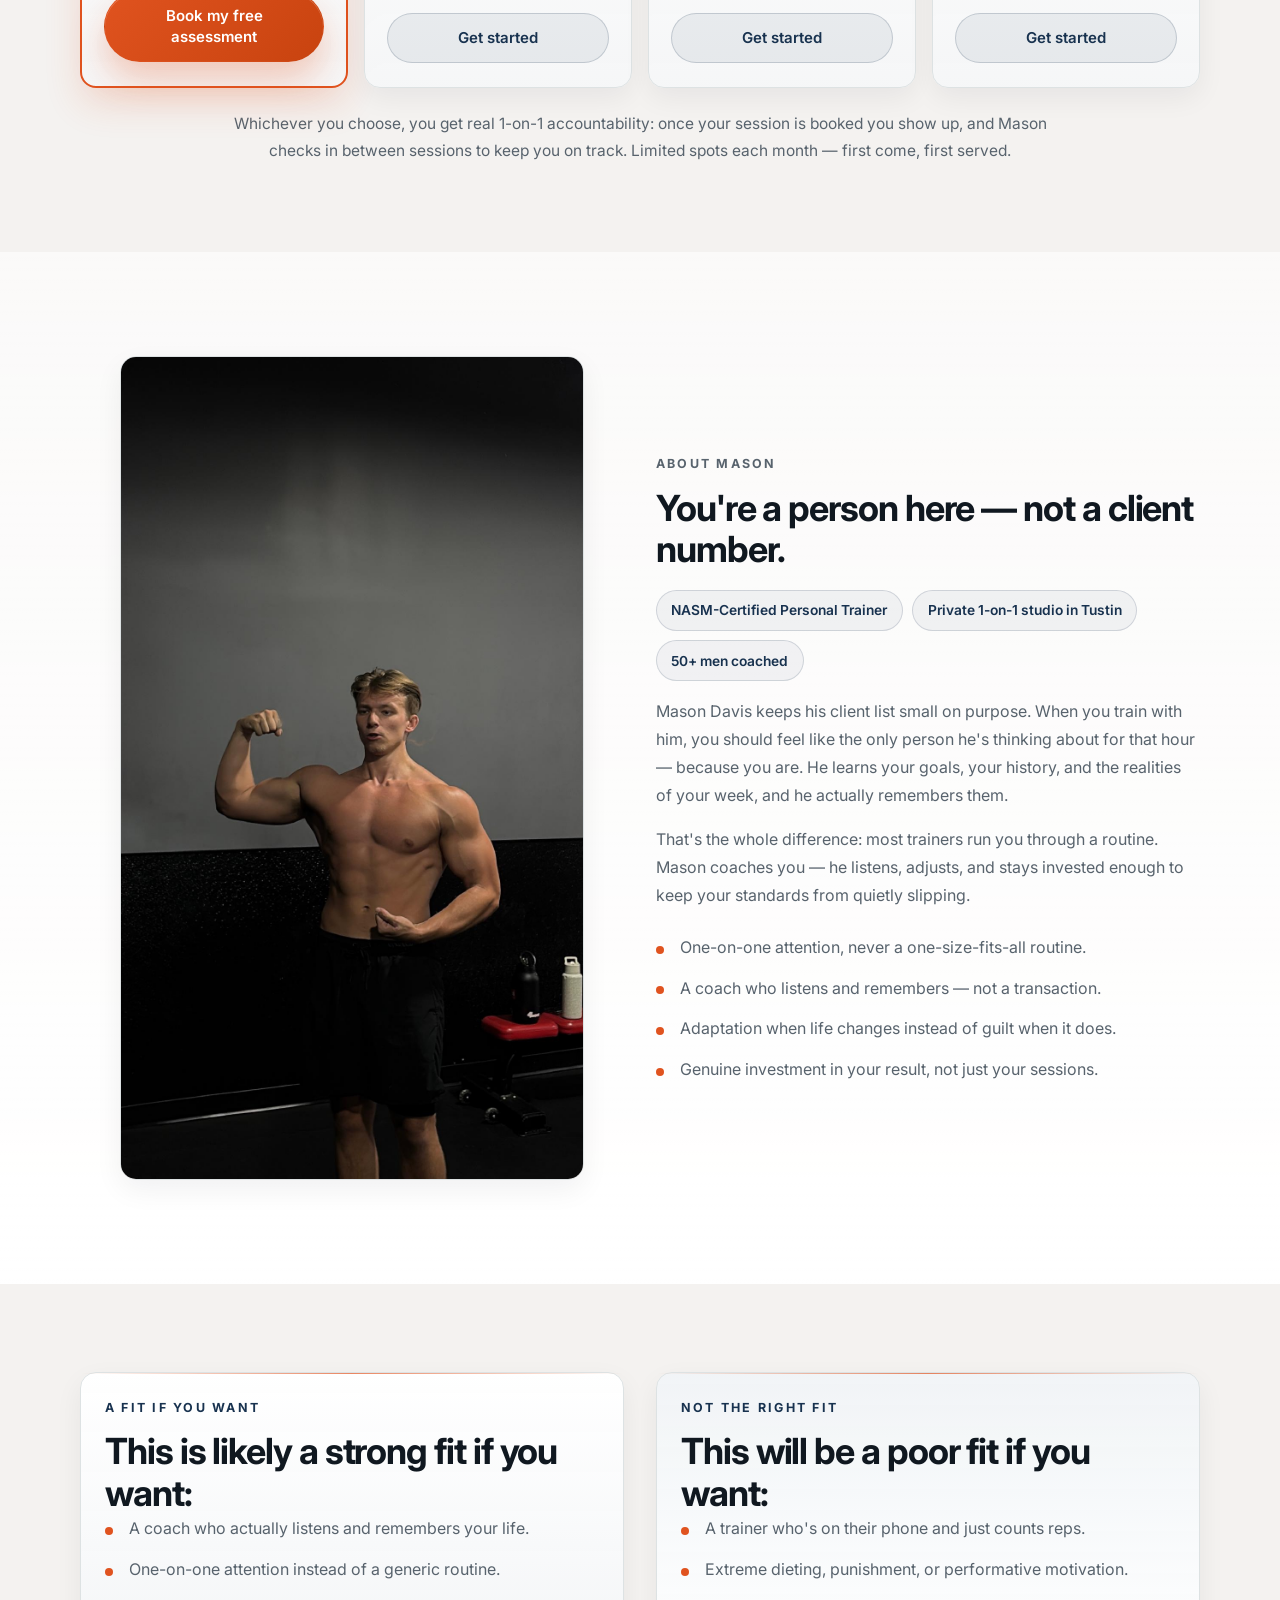
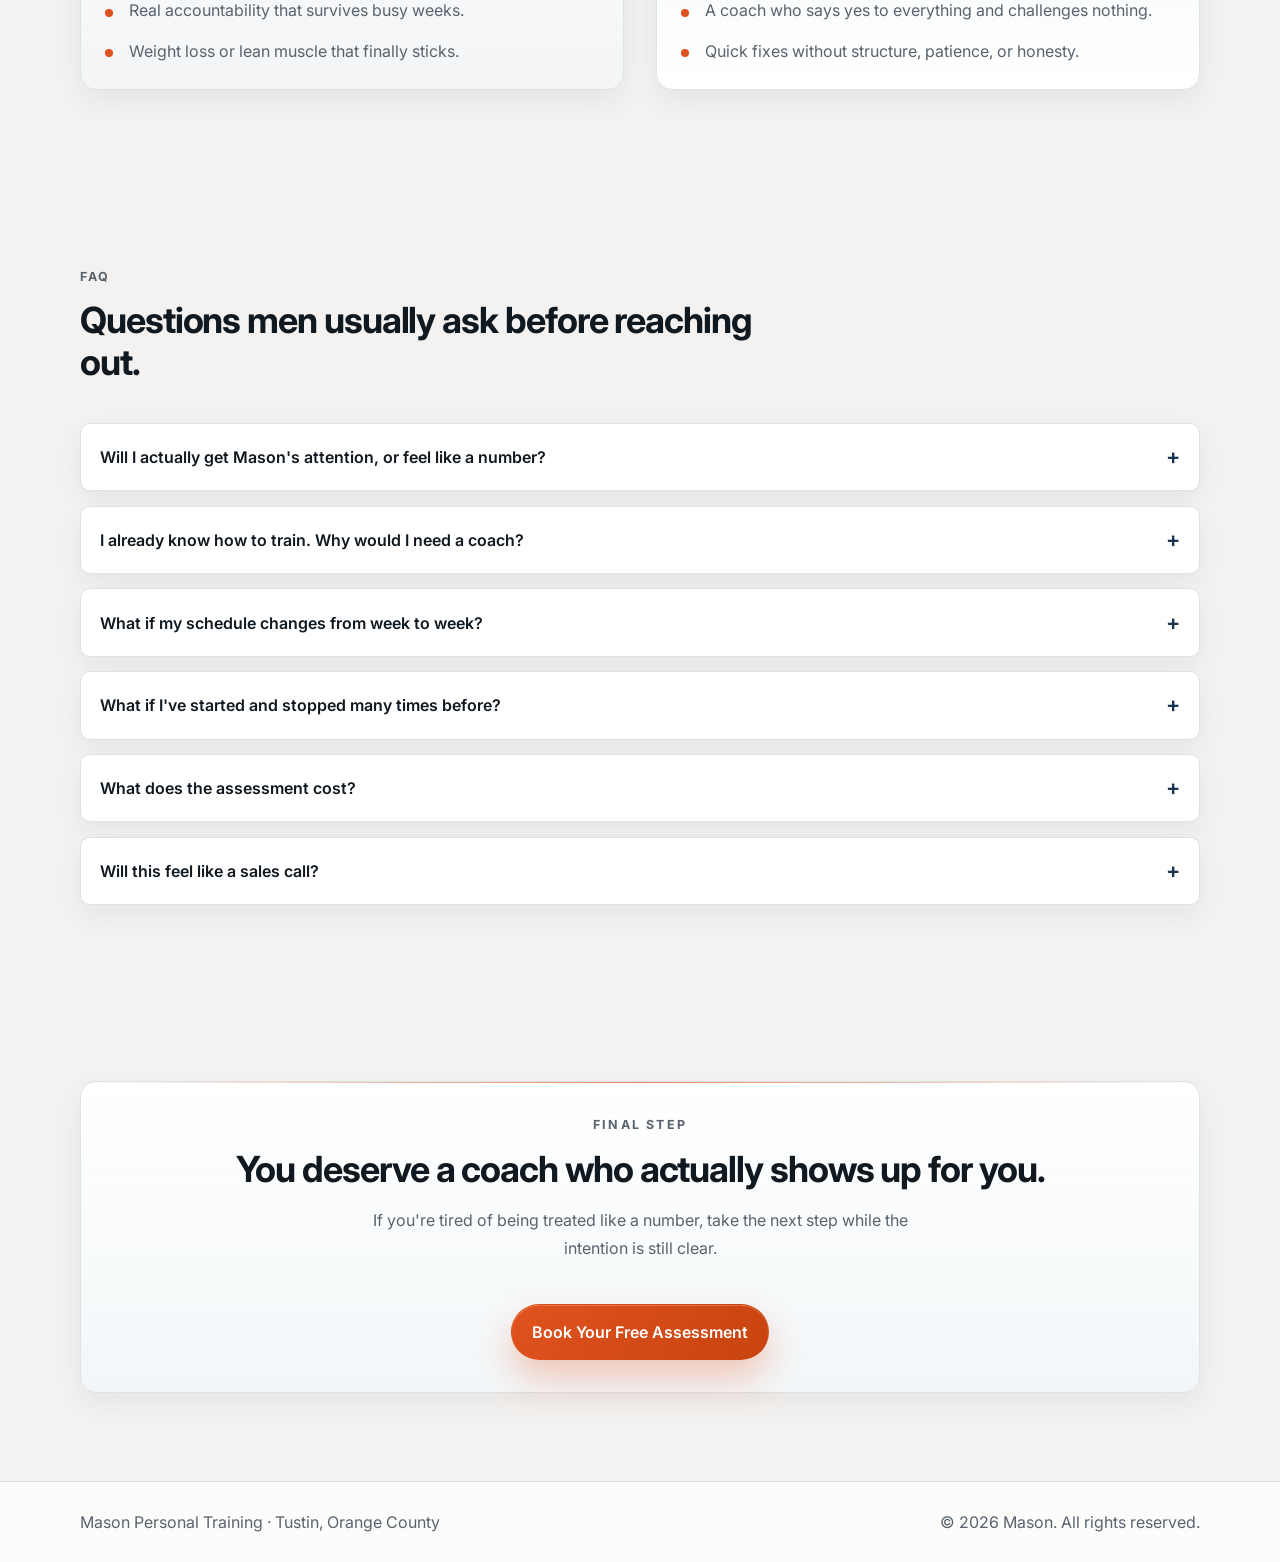
==== commit c3389426: "Add offers section + trim redundant sections to match ad creatives - New 'Ways to start' offers sect" ====
--- a/index.html
+++ b/index.html
@@ -8,7 +8,7 @@
       name="description"
       content="Private 1-on-1 personal training in Tustin for busy Orange County men. A coach who actually listens and treats you like a person, not a number — built around your real life. Book a free assessment."
     />
-    <meta name="build-id" content="2026-06-11-person-not-number" />
+    <meta name="build-id" content="2026-06-14-offers" />
     <link rel="preconnect" href="https://fonts.googleapis.com" />
     <link rel="preconnect" href="https://fonts.gstatic.com" crossorigin />
     <link
@@ -270,132 +270,67 @@
         </div>
       </section>
 
-      <section class="section section--cta-band">
-        <div class="container cta-band" data-reveal>
-          <div class="cta-band__copy">
-            <h2>Stop being a number. Start being coached.</h2>
-            <p>One free, honest conversation — limited spots, first come, first served.</p>
-          </div>
-          <a
-            class="button button--primary"
-            href="https://tally.so/r/aQDypB"
-            target="_blank"
-            rel="noreferrer"
-          >
-            Book a Free Assessment
-          </a>
-        </div>
-      </section>
-
-      <section class="section">
+      <section class="section section--offers" id="start">
         <div class="container">
           <div class="section-intro" data-reveal>
-            <p class="eyebrow">What you actually get</p>
-            <h2>You are not paying for workouts. You are paying for attention.</h2>
+            <p class="eyebrow">Ways to start</p>
+            <h2>Pick how you want to start with Mason.</h2>
             <p>
-              The parts busy men never get from a template, an app, or a trainer
-              who is watching the clock.
-            </p>
-          </div>
-
-          <div class="card-grid card-grid--four">
-            <article class="service-card" data-reveal>
-              <h3>A coach who listens</h3>
-              <p>
-                Your goals, your history, your week — learned, remembered, and
-                actually used to build your plan.
-              </p>
-            </article>
-
-            <article class="service-card" data-reveal>
-              <h3>A plan that fits</h3>
-              <p>
-                Built around your real life, not the week you wish you had. It
-                adapts when work and family don't cooperate.
-              </p>
-            </article>
-
-            <article class="service-card" data-reveal>
-              <h3>Weekly accountability</h3>
-              <p>
-                Someone who notices when standards slip and helps you recover
-                before a bad week becomes a bad month.
-              </p>
-            </article>
-
-            <article class="service-card" data-reveal>
-              <h3>Real, lasting change</h3>
-              <p>
-                Weight loss and lean muscle that come from consistency and care —
-                not punishment or hype.
-              </p>
-            </article>
-          </div>
-        </div>
-      </section>
-
-      <section class="section section--assessment" id="assessment">
-        <div class="container">
-          <div class="section-intro" data-reveal>
-            <p class="eyebrow">Start here</p>
-            <h2>Start with a free assessment.</h2>
-            <p>
-              Clarity before commitment: we figure out what's actually been
-              breaking your consistency, map a realistic plan around your schedule,
-              and decide together whether Mason is the right coach for you.
-            </p>
-          </div>
-
-          <div class="steps-grid">
-            <article class="step-card" data-reveal>
-              <span class="step-card__index">01</span>
-              <h3>Tell Mason your story</h3>
-              <p>What you've tried, what's stalled, and what you actually want.</p>
-            </article>
-
-            <article class="step-card" data-reveal>
-              <span class="step-card__index">02</span>
-              <h3>Get a real plan</h3>
-              <p>A training structure built around your work, family, and recovery.</p>
-            </article>
-
-            <article class="step-card" data-reveal>
-              <span class="step-card__index">03</span>
-              <h3>Decide if it's a fit</h3>
-              <p>No pressure. If it's not right, Mason will tell you honestly.</p>
-            </article>
-          </div>
-
-          <div class="assessment-callout" data-reveal>
-            <div class="assessment-callout__copy">
-              <p class="eyebrow">Inside the assessment</p>
-              <h3>Clarity first. Pressure low.</h3>
-              <p>
-                You'll leave with a clear read on what's been missing and exactly
-                what real progress would take — whether or not you work with Mason.
-              </p>
-            </div>
-
-            <div class="assessment-card">
-              <ul>
-                <li>A clear look at where your consistency has been breaking down.</li>
-                <li>A smarter structure for training around work, family, and life.</li>
-                <li>An honest read on fit, expectations, and next steps.</li>
-              </ul>
-              <p class="assessment-note">
-                Limited spots each month — first come, first served. You'll
-                leave with a clear plan either way.
-              </p>
-              <a
-                class="button button--primary"
-                href="https://tally.so/r/aQDypB"
-                target="_blank"
-                rel="noreferrer"
-              >
-                Book a Free Assessment
-              </a>
-            </div>
-          </div>
+              Every option is private, 1-on-1 coaching in Tustin with a
+              NASM-certified coach who actually checks in on you — not a packed
+              room and a clipboard. Only a few spots open each month.
+            </p>
+          </div>
+
+          <div class="offers-grid" data-reveal>
+            <article class="offer-card offer-card--featured">
+              <span class="offer-card__badge">Start here</span>
+              <p class="offer-card__price">Free</p>
+              <h3>Body assessment + personalized workout plan</h3>
+              <p>
+                See exactly where you're starting and walk away with a plan built
+                around your real week. No pressure, no obligation.
+              </p>
+              <a class="button button--primary" href="https://tally.so/r/aQDypB" target="_blank" rel="noreferrer">Book my free assessment</a>
+            </article>
+
+            <article class="offer-card">
+              <p class="offer-card__price">$49</p>
+              <h3>First workout + fitness assessment</h3>
+              <p>
+                Train 1-on-1 with Mason and get an honest read on where you stand
+                and exactly what to do next.
+              </p>
+              <a class="button button--soft" href="https://tally.so/r/aQDypB" target="_blank" rel="noreferrer">Get started</a>
+            </article>
+
+            <article class="offer-card">
+              <p class="offer-card__price">$67</p>
+              <h3>First workout + game plan</h3>
+              <p>
+                Your first session, plus a clear, step-by-step plan for actually
+                hitting your goal.
+              </p>
+              <a class="button button--soft" href="https://tally.so/r/aQDypB" target="_blank" rel="noreferrer">Get started</a>
+            </article>
+
+            <article class="offer-card">
+              <span class="offer-card__badge offer-card__badge--alt">Best value</span>
+              <p class="offer-card__price">$197</p>
+              <h3>3 sessions + a custom plan</h3>
+              <p>
+                Three private sessions and a plan built around your life — real
+                momentum from week one.
+              </p>
+              <a class="button button--soft" href="https://tally.so/r/aQDypB" target="_blank" rel="noreferrer">Get started</a>
+            </article>
+          </div>
+
+          <p class="offers-note">
+            Whichever you choose, you get real 1-on-1 accountability: once your
+            session is booked you show up, and Mason checks in between sessions to
+            keep you on track. Limited spots each month — first come, first served.
+          </p>
         </div>
       </section>
 
--- a/styles.css
+++ b/styles.css
@@ -368,6 +368,116 @@
   transform: translateX(0.25rem);
 }
 
+/* ---- Offers / ways to start ---- */
+.offers-grid {
+  display: grid;
+  grid-template-columns: repeat(4, 1fr);
+  gap: 1rem;
+  align-items: stretch;
+}
+
+.offer-card {
+  position: relative;
+  display: flex;
+  flex-direction: column;
+  padding: 1.7rem 1.4rem 1.5rem;
+  border: 1px solid var(--border-color);
+  border-radius: var(--radius-lg);
+  background: linear-gradient(180deg, rgba(255, 255, 255, 0.98), rgba(245, 246, 247, 0.95));
+  box-shadow: var(--shadow-soft);
+}
+
+.offer-card::before {
+  content: "";
+  position: absolute;
+  inset: 0 0 auto;
+  height: 1px;
+  background: linear-gradient(90deg, transparent, rgba(224, 83, 31, 0.7), transparent);
+}
+
+.offer-card--featured {
+  border: 2px solid var(--accent-color);
+  box-shadow: 0 16px 36px rgba(224, 83, 31, 0.16);
+}
+
+.offer-card__badge {
+  position: absolute;
+  top: -12px;
+  left: 1.3rem;
+  padding: 0.32rem 0.7rem;
+  border-radius: 999px;
+  background: var(--accent-color);
+  color: #fff;
+  font-size: 0.72rem;
+  font-weight: 700;
+  letter-spacing: 0.07em;
+  text-transform: uppercase;
+}
+
+.offer-card__badge--alt {
+  background: var(--primary-color);
+}
+
+.offer-card__price {
+  margin: 0.3rem 0 0.4rem;
+  font-size: 2.1rem;
+  font-weight: 800;
+  line-height: 1;
+  color: var(--accent-color);
+}
+
+.offer-card h3 {
+  margin: 0 0 0.5rem;
+  font-size: 1.08rem;
+  line-height: 1.3;
+}
+
+.offer-card p {
+  margin: 0 0 1.3rem;
+  font-size: 0.95rem;
+  line-height: 1.6;
+  color: var(--text-secondary);
+}
+
+.offer-card .button {
+  margin-top: auto;
+  width: 100%;
+  max-width: none;
+  padding: 0.85rem 1rem;
+  font-size: 15px;
+}
+
+.button--soft {
+  background: rgba(24, 50, 79, 0.07);
+  color: var(--primary-color);
+  border-color: rgba(24, 50, 79, 0.18);
+}
+
+.button--soft:hover,
+.button--soft:focus-visible {
+  background: rgba(24, 50, 79, 0.13);
+}
+
+.offers-note {
+  max-width: 52rem;
+  margin: 1.4rem auto 0;
+  text-align: center;
+  font-size: 0.97rem;
+  color: var(--text-secondary);
+}
+
+@media (max-width: 900px) {
+  .offers-grid {
+    grid-template-columns: repeat(2, 1fr);
+  }
+}
+
+@media (max-width: 560px) {
+  .offers-grid {
+    grid-template-columns: 1fr;
+  }
+}
+
 .trust-list,
 .about-points,
 .fit-card ul,
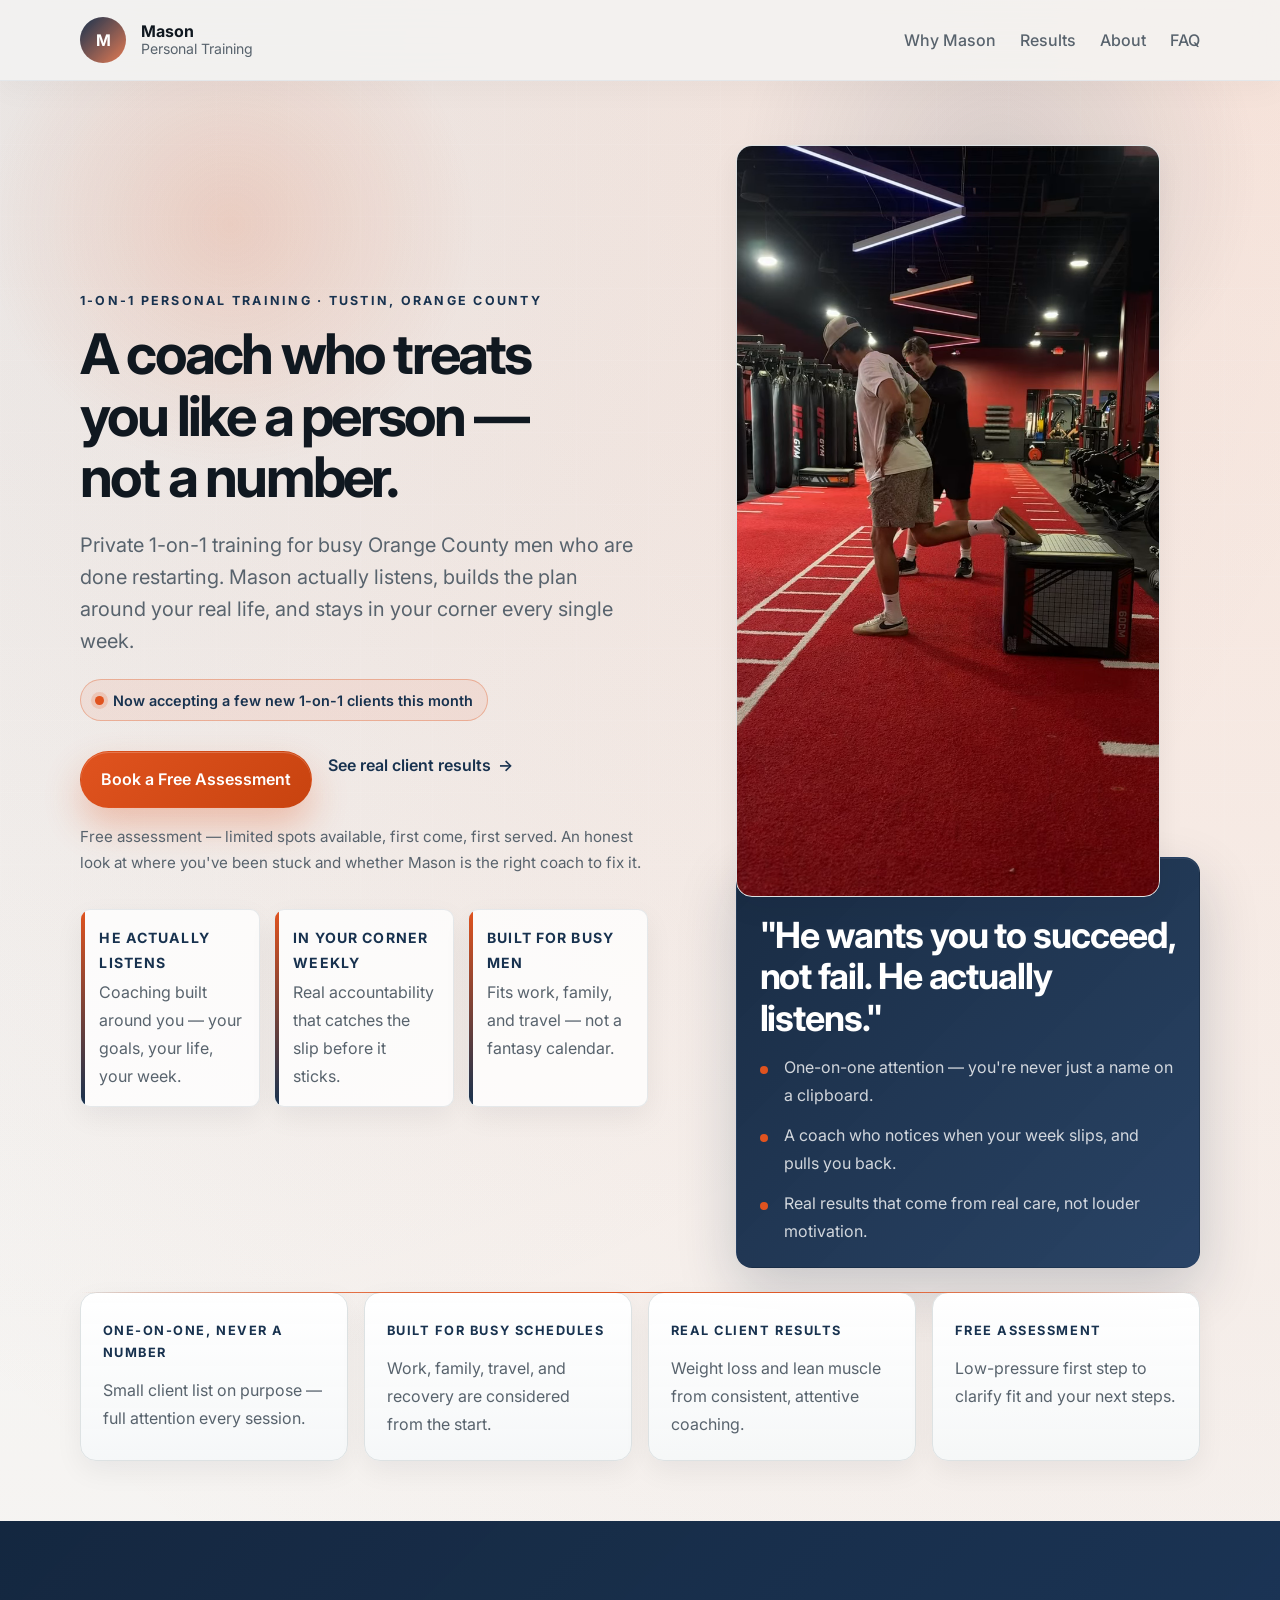
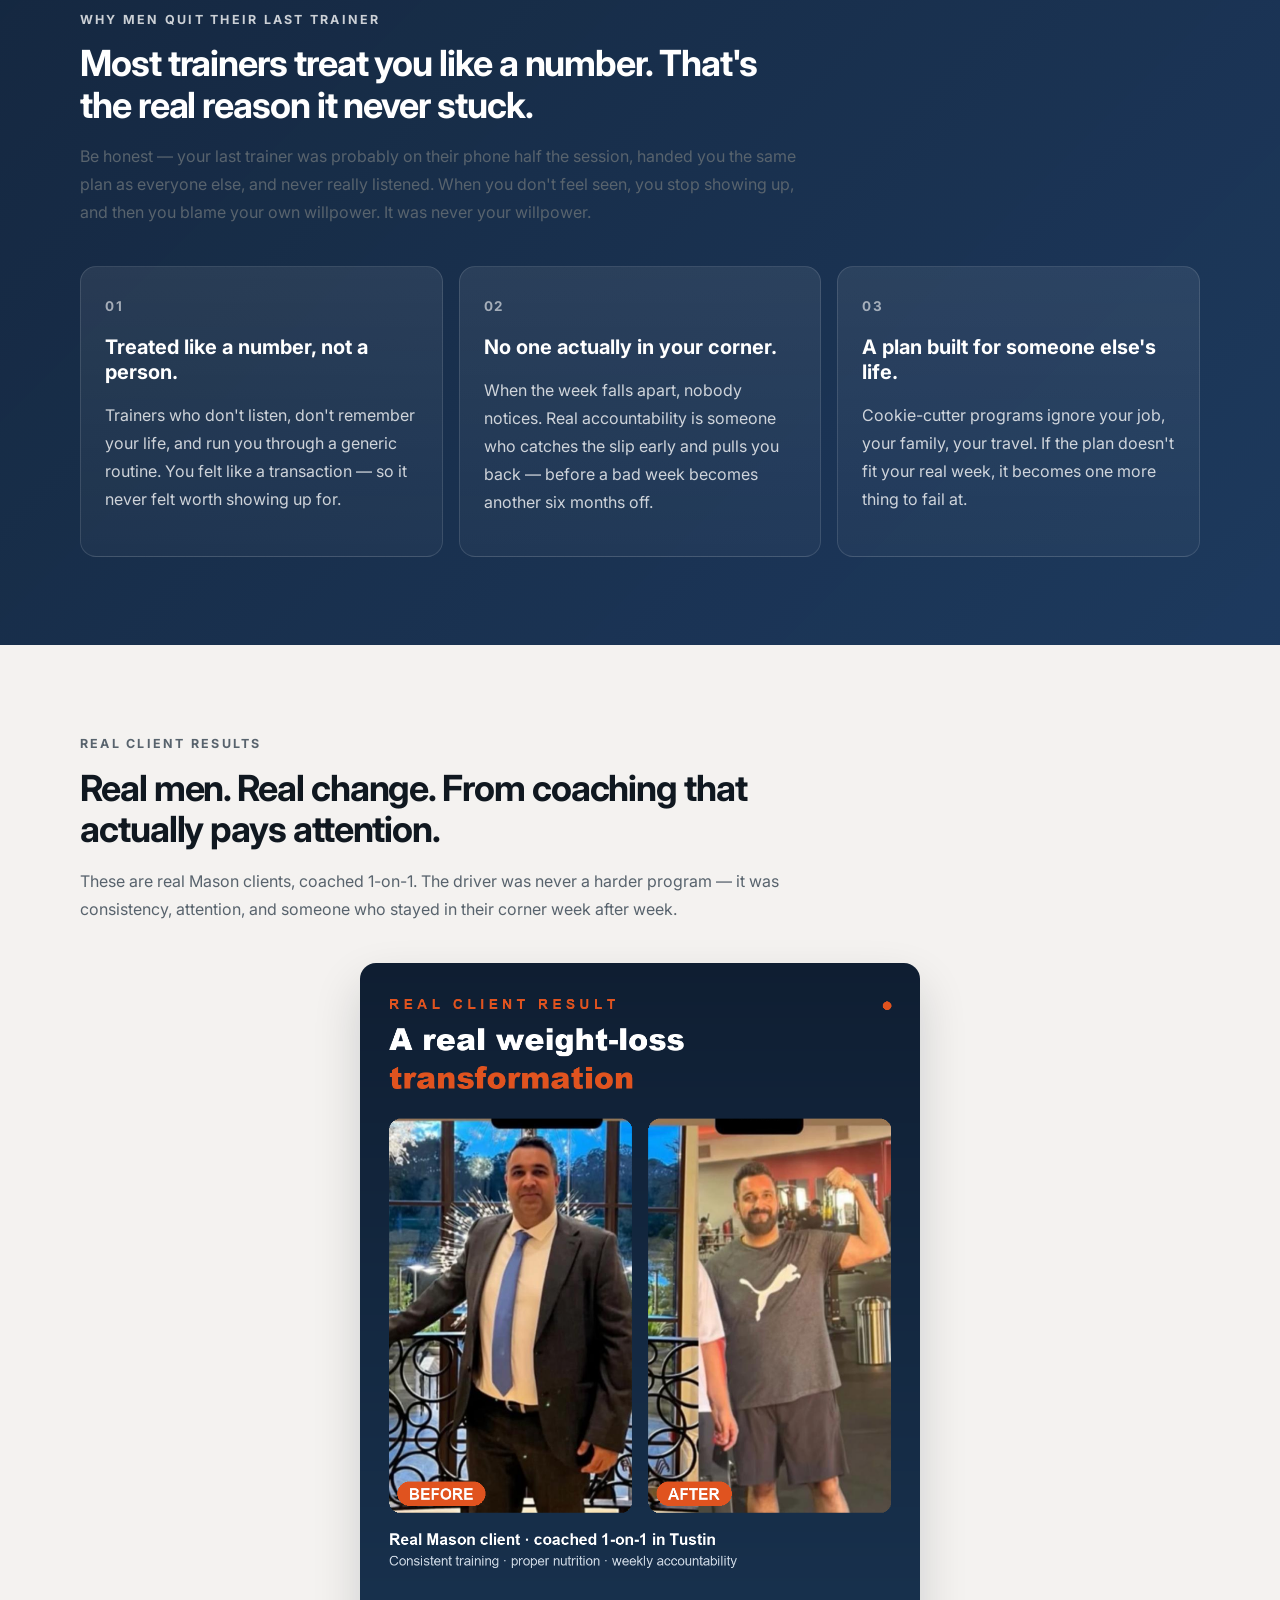
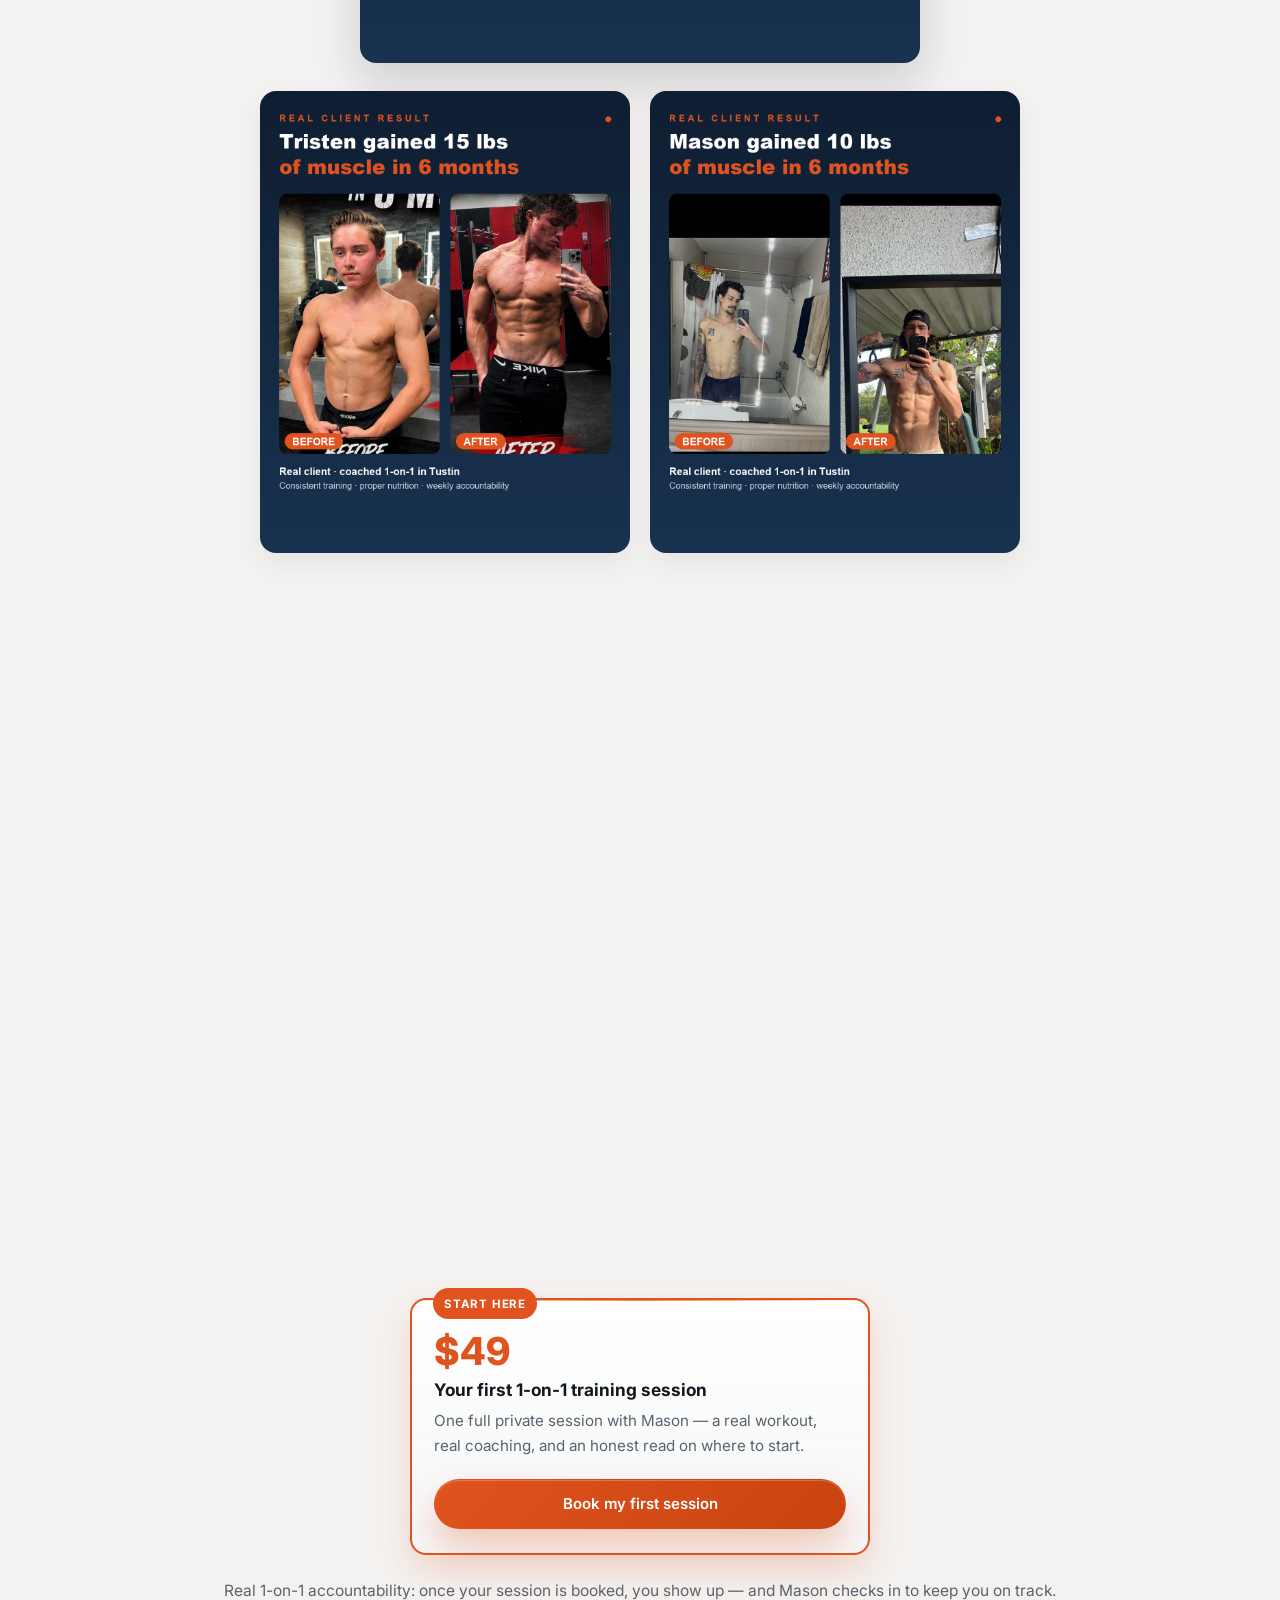
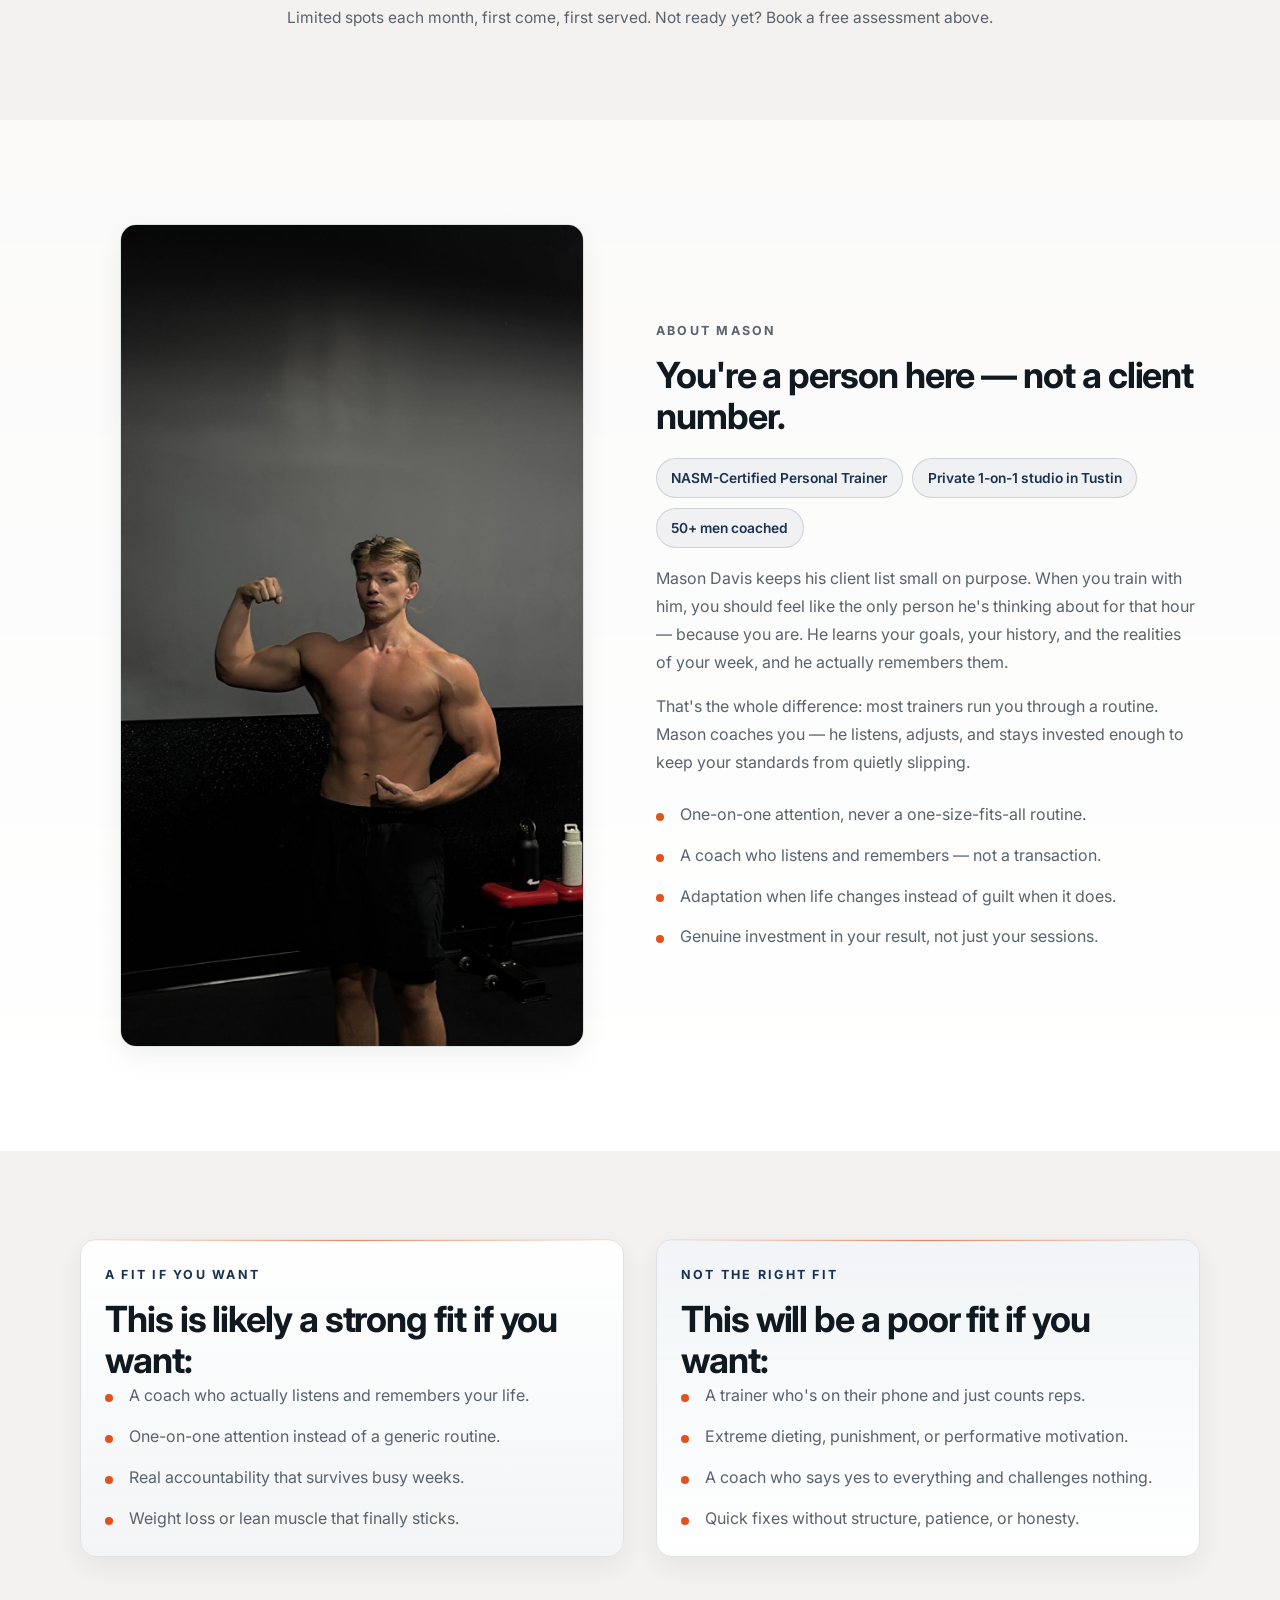
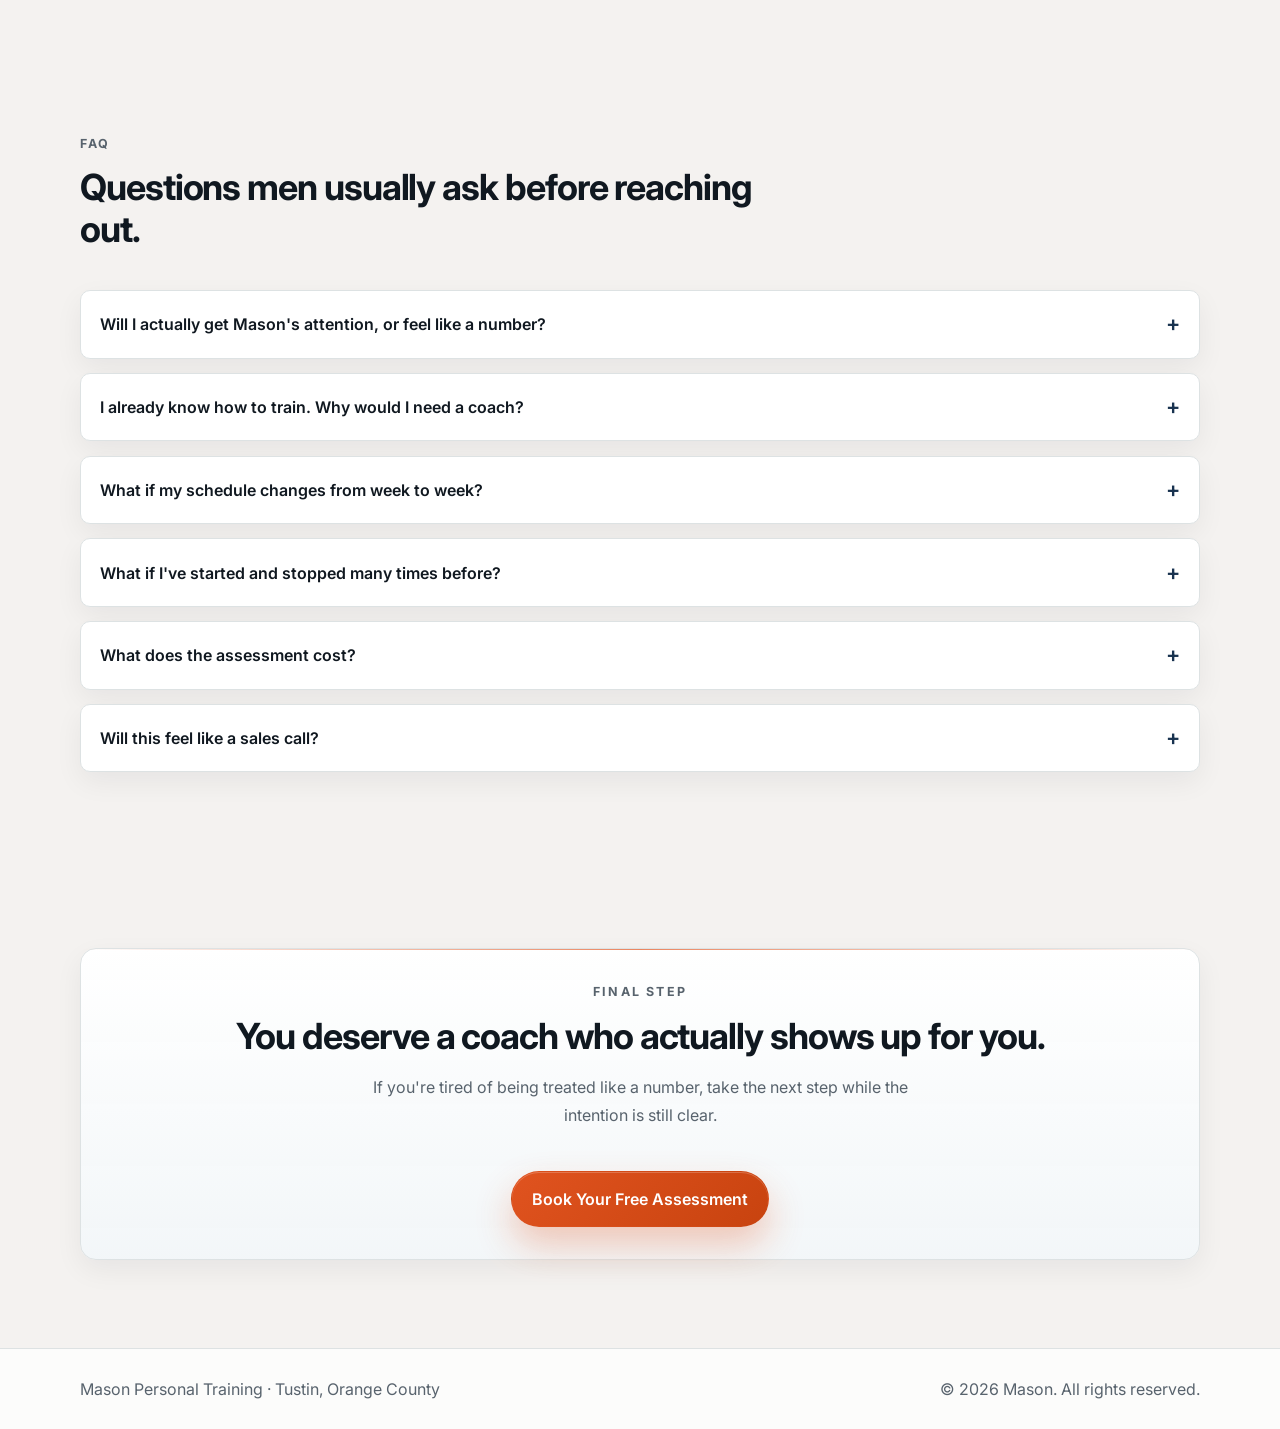
==== commit b51bfe03: "Simplify offers section to a single $49 first-session offer - Replaced the 4-offer grid with one cen" ====
--- a/index.html
+++ b/index.html
@@ -8,7 +8,7 @@
       name="description"
       content="Private 1-on-1 personal training in Tustin for busy Orange County men. A coach who actually listens and treats you like a person, not a number — built around your real life. Book a free assessment."
     />
-    <meta name="build-id" content="2026-06-14-offers" />
+    <meta name="build-id" content="2026-06-15-one-offer" />
     <link rel="preconnect" href="https://fonts.googleapis.com" />
     <link rel="preconnect" href="https://fonts.gstatic.com" crossorigin />
     <link
@@ -273,63 +273,32 @@
       <section class="section section--offers" id="start">
         <div class="container">
           <div class="section-intro" data-reveal>
-            <p class="eyebrow">Ways to start</p>
-            <h2>Pick how you want to start with Mason.</h2>
+            <p class="eyebrow">Ready to start?</p>
+            <h2>Start with one session — just $49.</h2>
             <p>
-              Every option is private, 1-on-1 coaching in Tustin with a
-              NASM-certified coach who actually checks in on you — not a packed
-              room and a clipboard. Only a few spots open each month.
-            </p>
-          </div>
-
-          <div class="offers-grid" data-reveal>
+              Private, 1-on-1 coaching in Tustin with a NASM-certified coach who
+              actually checks in on you. Come see what it feels like — no package,
+              no commitment.
+            </p>
+          </div>
+
+          <div class="offer-solo" data-reveal>
             <article class="offer-card offer-card--featured">
               <span class="offer-card__badge">Start here</span>
-              <p class="offer-card__price">Free</p>
-              <h3>Body assessment + personalized workout plan</h3>
-              <p>
-                See exactly where you're starting and walk away with a plan built
-                around your real week. No pressure, no obligation.
-              </p>
-              <a class="button button--primary" href="https://tally.so/r/aQDypB" target="_blank" rel="noreferrer">Book my free assessment</a>
+              <p class="offer-card__price">$49</p>
+              <h3>Your first 1-on-1 training session</h3>
+              <p>
+                One full private session with Mason — a real workout, real
+                coaching, and an honest read on where to start.
+              </p>
+              <a class="button button--primary" href="https://tally.so/r/aQDypB" target="_blank" rel="noreferrer">Book my first session</a>
             </article>
-
-            <article class="offer-card">
-              <p class="offer-card__price">$49</p>
-              <h3>First workout + fitness assessment</h3>
-              <p>
-                Train 1-on-1 with Mason and get an honest read on where you stand
-                and exactly what to do next.
-              </p>
-              <a class="button button--soft" href="https://tally.so/r/aQDypB" target="_blank" rel="noreferrer">Get started</a>
-            </article>
-
-            <article class="offer-card">
-              <p class="offer-card__price">$67</p>
-              <h3>First workout + game plan</h3>
-              <p>
-                Your first session, plus a clear, step-by-step plan for actually
-                hitting your goal.
-              </p>
-              <a class="button button--soft" href="https://tally.so/r/aQDypB" target="_blank" rel="noreferrer">Get started</a>
-            </article>
-
-            <article class="offer-card">
-              <span class="offer-card__badge offer-card__badge--alt">Best value</span>
-              <p class="offer-card__price">$197</p>
-              <h3>3 sessions + a custom plan</h3>
-              <p>
-                Three private sessions and a plan built around your life — real
-                momentum from week one.
-              </p>
-              <a class="button button--soft" href="https://tally.so/r/aQDypB" target="_blank" rel="noreferrer">Get started</a>
-            </article>
           </div>
 
           <p class="offers-note">
-            Whichever you choose, you get real 1-on-1 accountability: once your
-            session is booked you show up, and Mason checks in between sessions to
-            keep you on track. Limited spots each month — first come, first served.
+            Real 1-on-1 accountability: once your session is booked, you show up —
+            and Mason checks in to keep you on track. Limited spots each month,
+            first come, first served. Not ready yet? Book a free assessment above.
           </p>
         </div>
       </section>
--- a/styles.css
+++ b/styles.css
@@ -376,6 +376,16 @@
   align-items: stretch;
 }
 
+.offer-solo {
+  display: flex;
+  justify-content: center;
+}
+
+.offer-solo .offer-card {
+  width: 100%;
+  max-width: 460px;
+}
+
 .offer-card {
   position: relative;
   display: flex;
@@ -418,9 +428,9 @@
   background: var(--primary-color);
 }
 
-.offer-card__price {
-  margin: 0.3rem 0 0.4rem;
-  font-size: 2.1rem;
+.offer-card .offer-card__price {
+  margin: 0.3rem 0 0.5rem;
+  font-size: 2.4rem;
   font-weight: 800;
   line-height: 1;
   color: var(--accent-color);
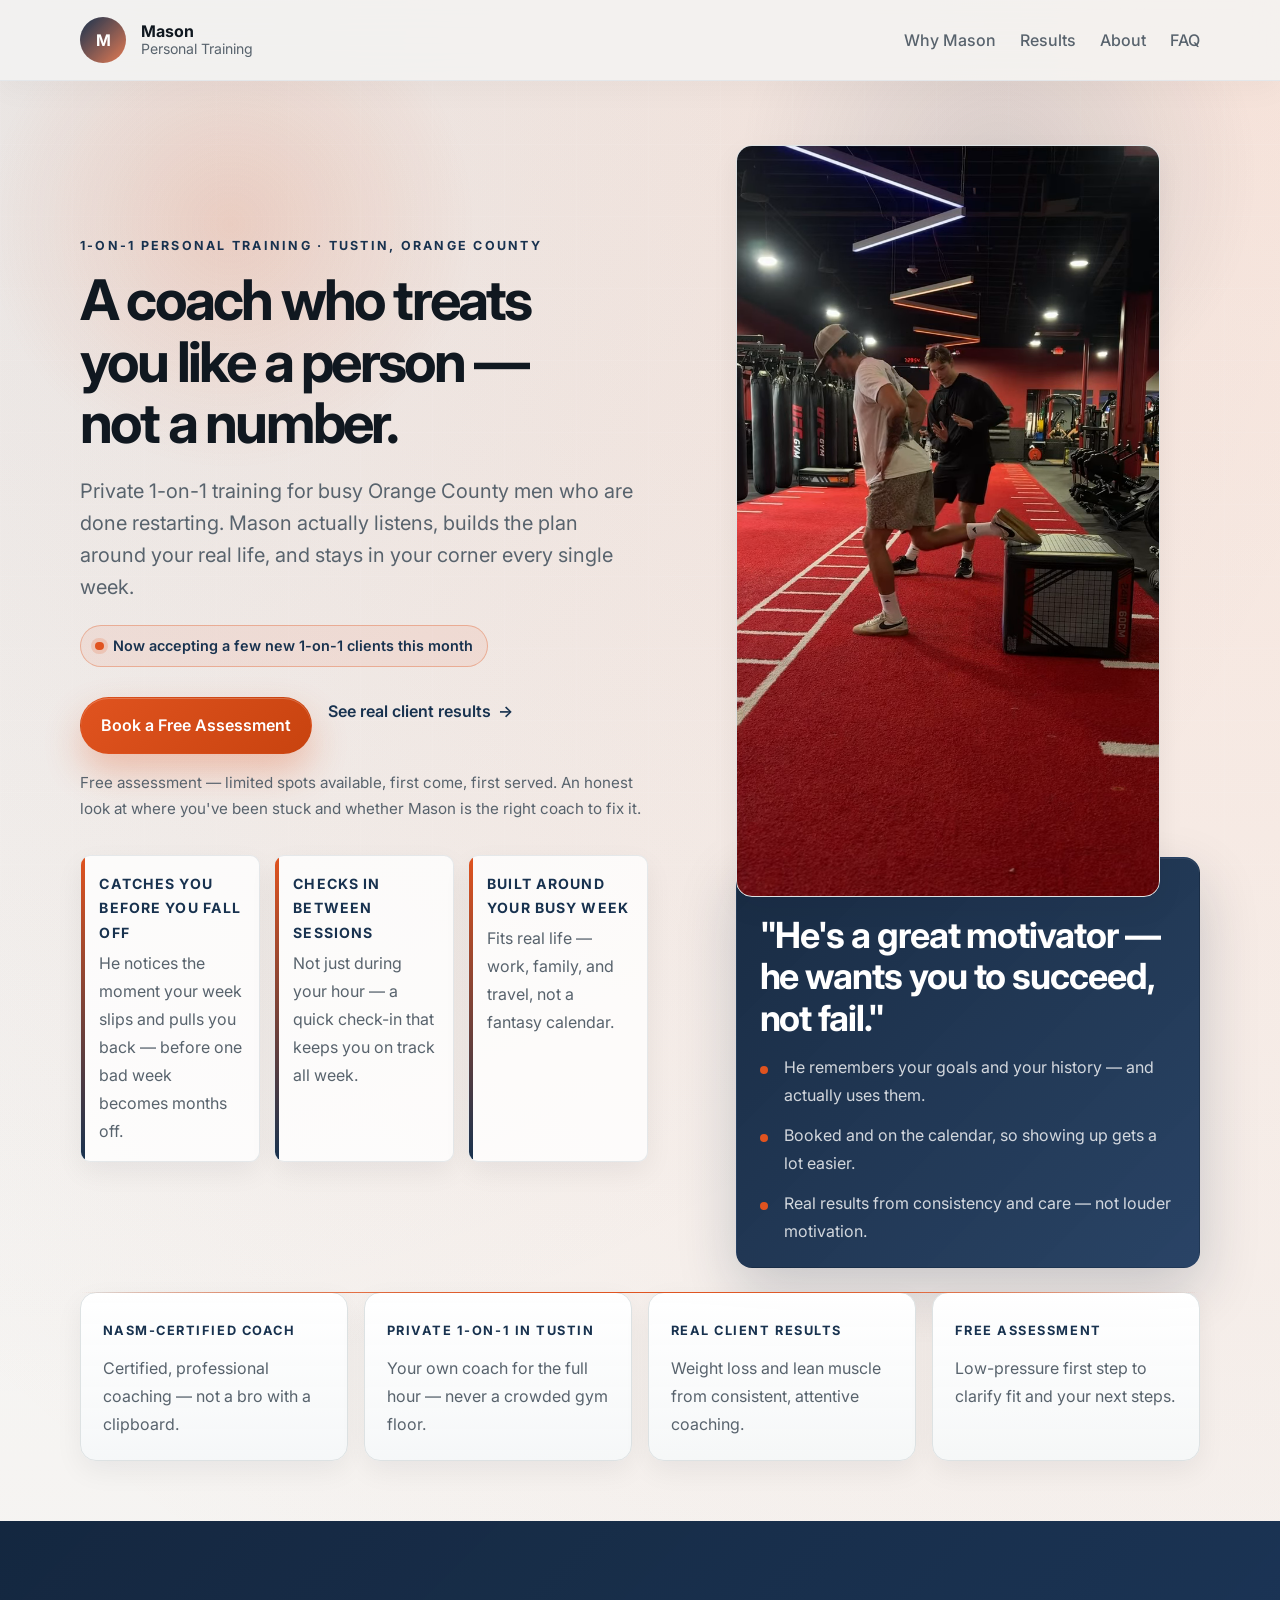
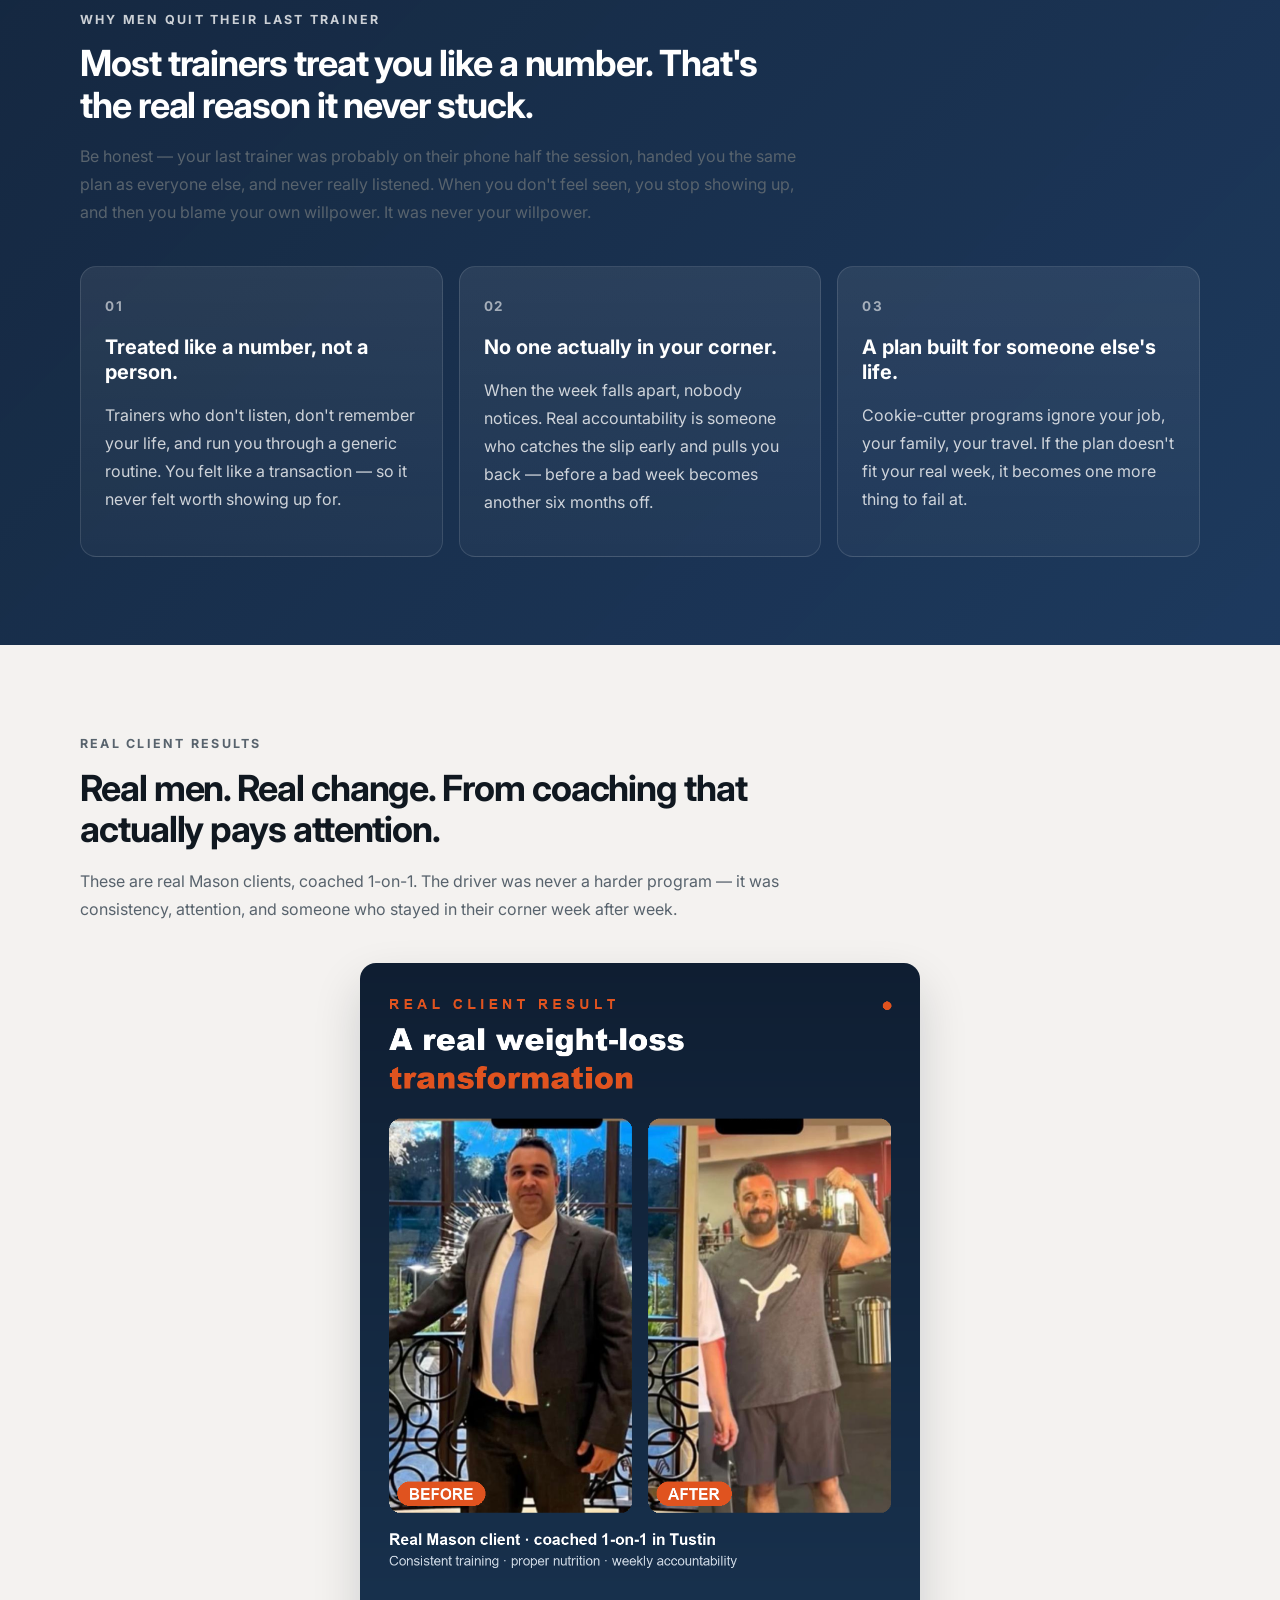
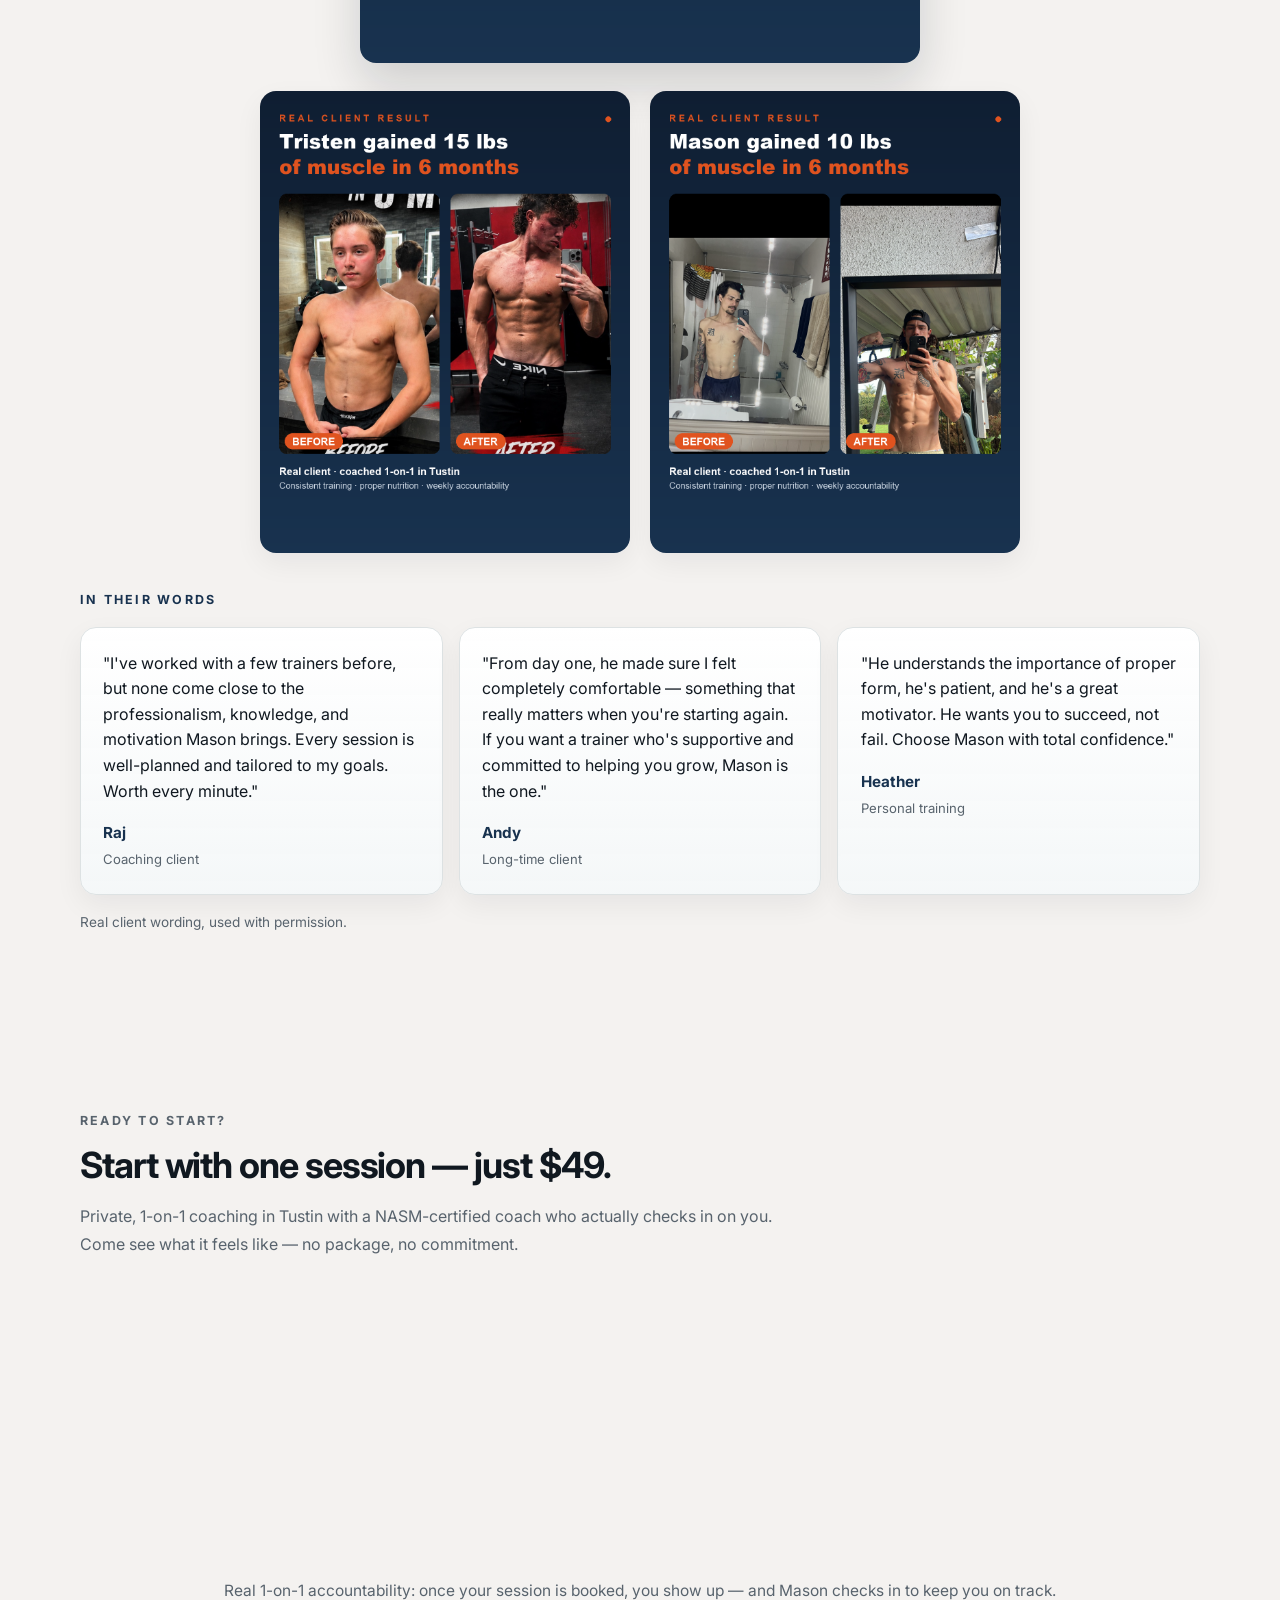
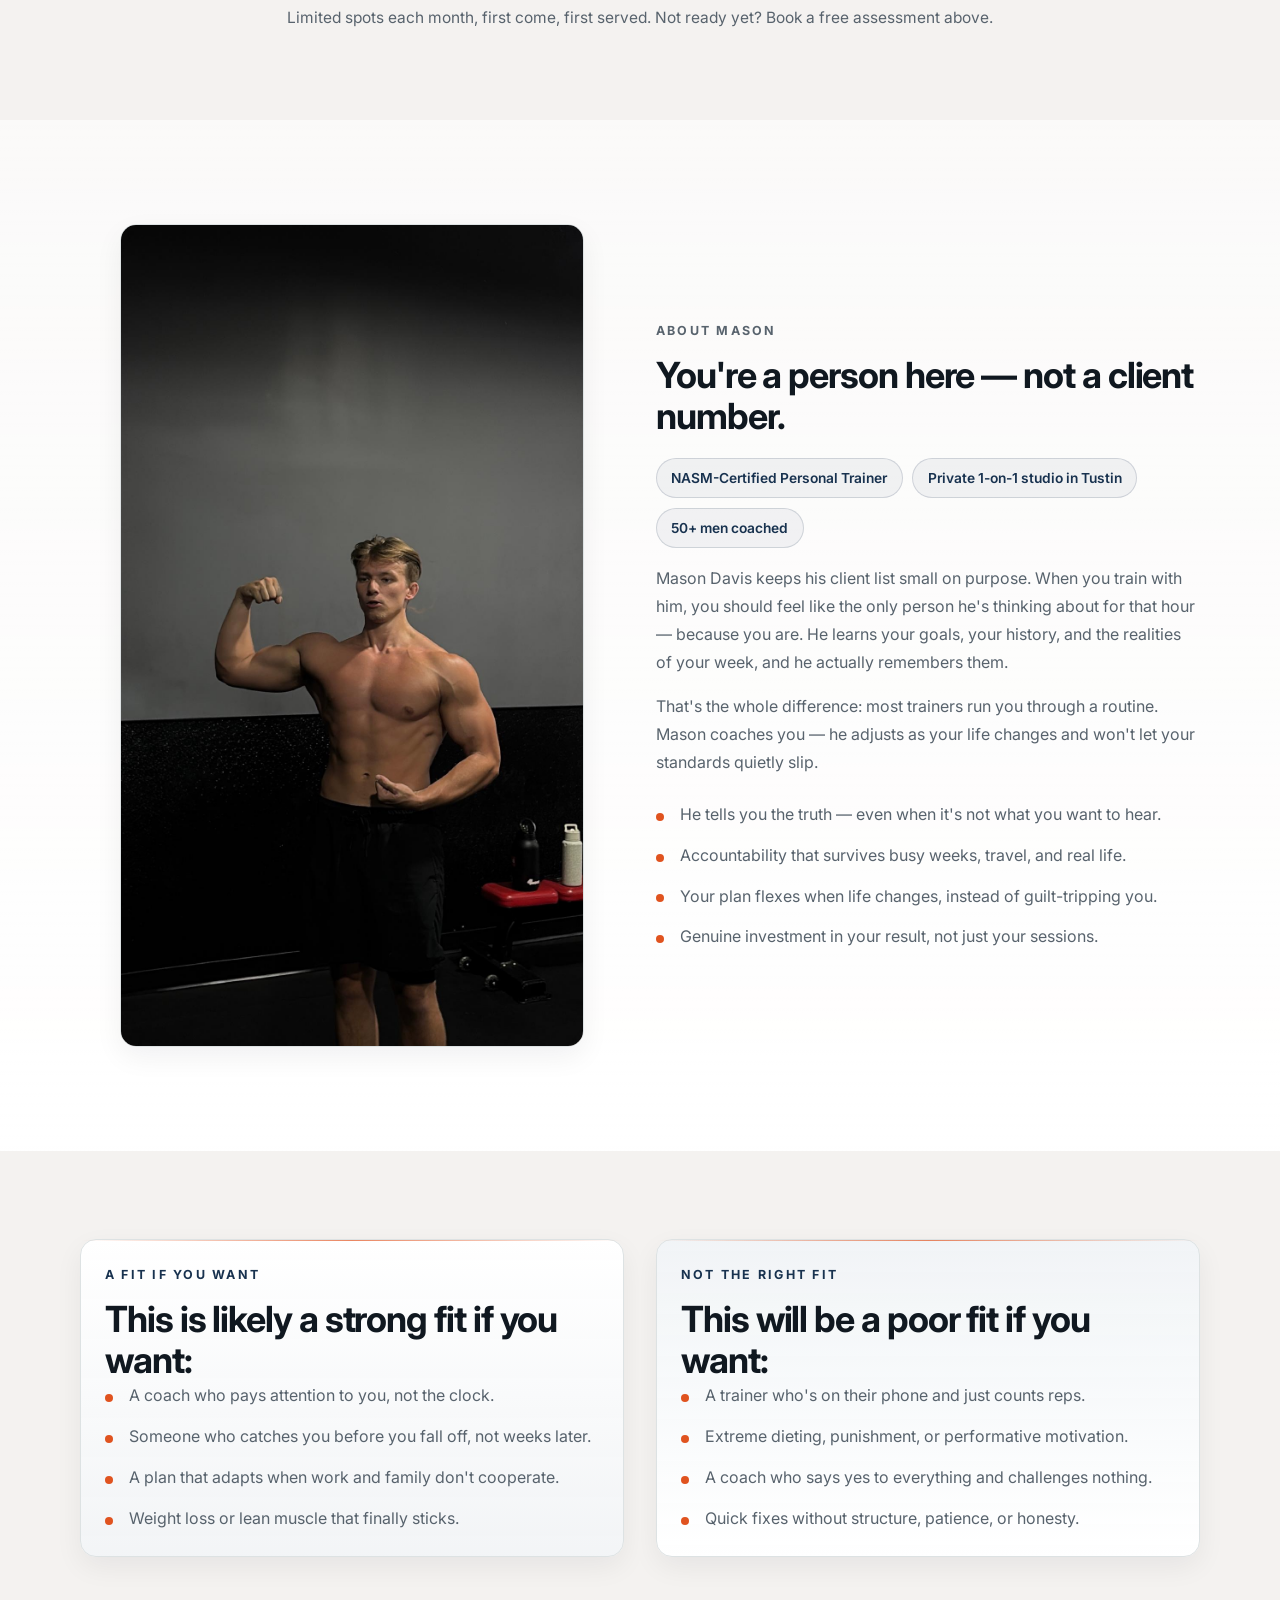
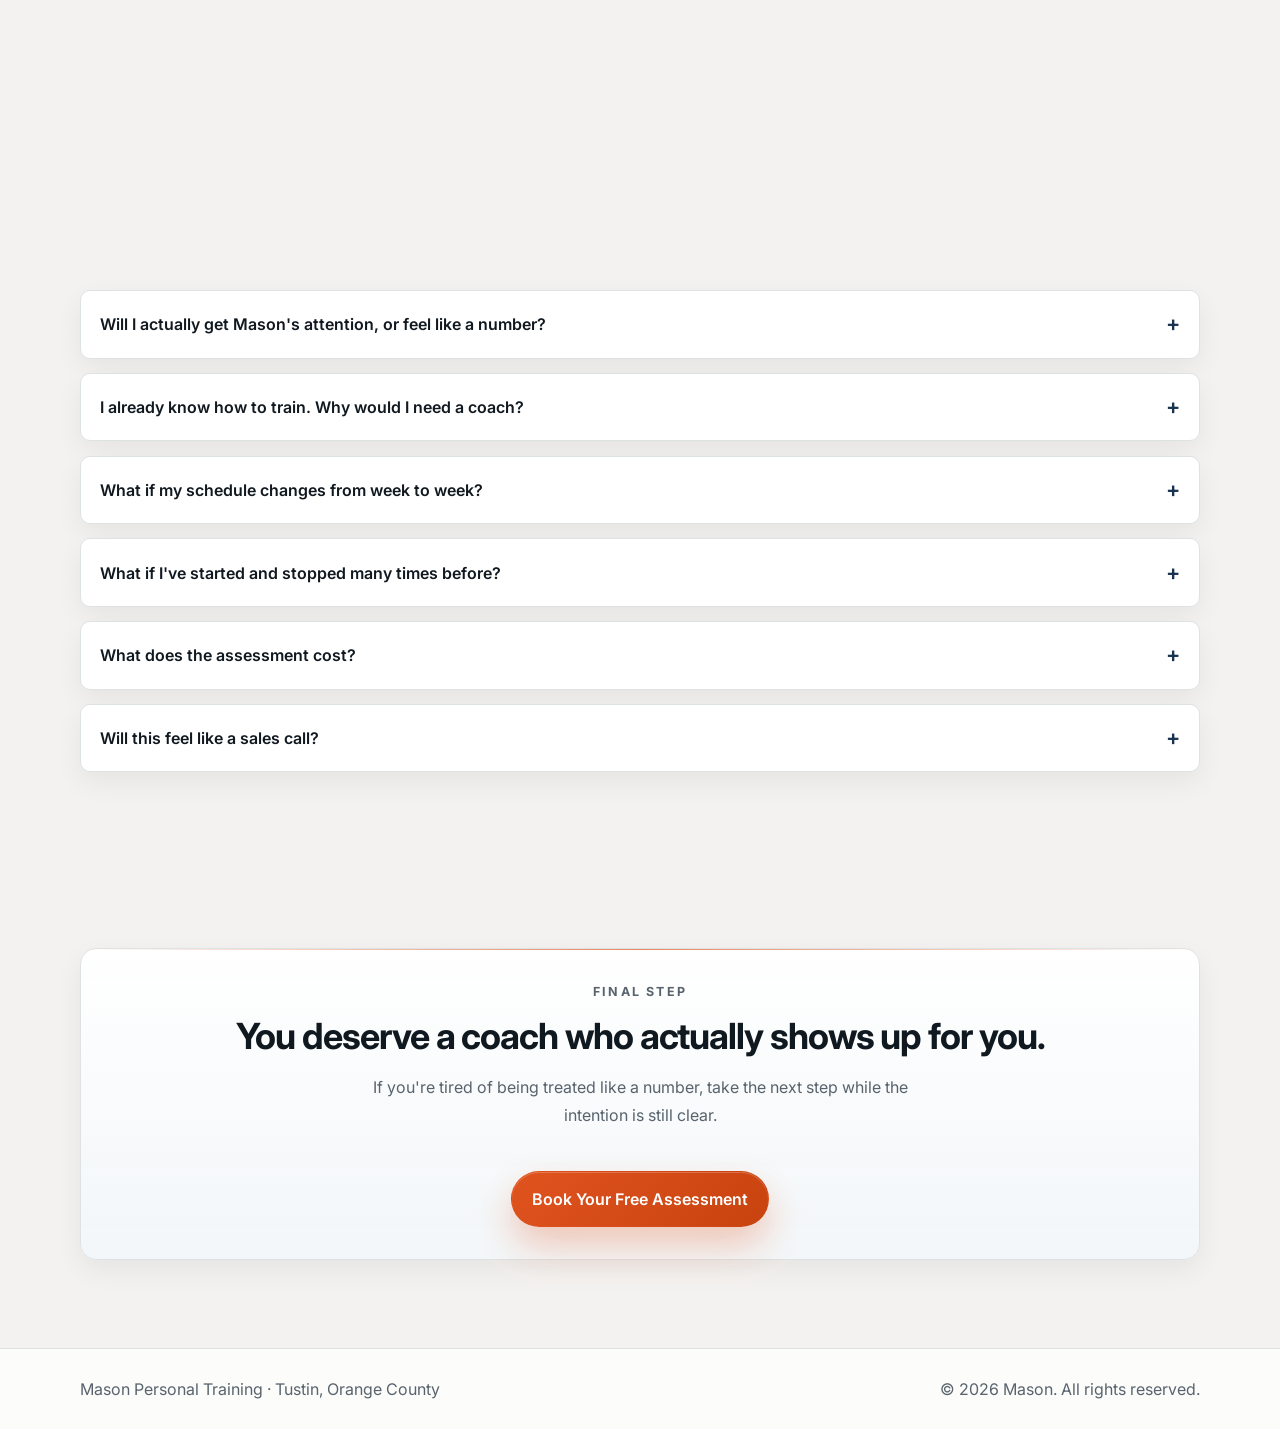
==== commit 8add03c7: "Diversify repeated 'he listens' copy into distinct CIA angles Hero/about/fit/FAQ were repeating 'lis" ====
--- a/index.html
+++ b/index.html
@@ -6,9 +6,9 @@
     <title>Personal Training for Busy Men in Orange County | Mason Davis, NASM</title>
     <meta
       name="description"
-      content="Private 1-on-1 personal training in Tustin for busy Orange County men. A coach who actually listens and treats you like a person, not a number — built around your real life. Book a free assessment."
+      content="Private 1-on-1 personal training in Tustin for busy Orange County men. A coach who treats you like a person — not a number — builds around your real life, and catches you before you fall off. Book a free assessment."
     />
-    <meta name="build-id" content="2026-06-15-one-offer" />
+    <meta name="build-id" content="2026-06-15-cia-variety" />
     <link rel="preconnect" href="https://fonts.googleapis.com" />
     <link rel="preconnect" href="https://fonts.gstatic.com" crossorigin />
     <link
@@ -82,16 +82,16 @@
 
             <div class="hero-proof" aria-label="Why this is different">
               <article class="hero-proof__item">
-                <span>He actually listens</span>
-                <p>Coaching built around you — your goals, your life, your week.</p>
+                <span>Catches you before you fall off</span>
+                <p>He notices the moment your week slips and pulls you back — before one bad week becomes months off.</p>
               </article>
               <article class="hero-proof__item">
-                <span>In your corner weekly</span>
-                <p>Real accountability that catches the slip before it sticks.</p>
+                <span>Checks in between sessions</span>
+                <p>Not just during your hour — a quick check-in that keeps you on track all week.</p>
               </article>
               <article class="hero-proof__item">
-                <span>Built for busy men</span>
-                <p>Fits work, family, and travel — not a fantasy calendar.</p>
+                <span>Built around your busy week</span>
+                <p>Fits real life — work, family, and travel, not a fantasy calendar.</p>
               </article>
             </div>
           </div>
@@ -115,11 +115,11 @@
 
             <aside class="hero-card">
               <p class="eyebrow">What clients actually say</p>
-              <h2>"He wants you to succeed, not fail. He actually listens."</h2>
+              <h2>"He's a great motivator — he wants you to succeed, not fail."</h2>
               <ul>
-                <li>One-on-one attention — you're never just a name on a clipboard.</li>
-                <li>A coach who notices when your week slips, and pulls you back.</li>
-                <li>Real results that come from real care, not louder motivation.</li>
+                <li>He remembers your goals and your history — and actually uses them.</li>
+                <li>Booked and on the calendar, so showing up gets a lot easier.</li>
+                <li>Real results from consistency and care — not louder motivation.</li>
               </ul>
             </aside>
           </div>
@@ -127,12 +127,12 @@
 
         <div class="container trust-strip" data-reveal>
           <article class="trust-badge">
-            <span>One-on-one, never a number</span>
-            <p>Small client list on purpose — full attention every session.</p>
+            <span>NASM-certified coach</span>
+            <p>Certified, professional coaching — not a bro with a clipboard.</p>
           </article>
           <article class="trust-badge">
-            <span>Built for busy schedules</span>
-            <p>Work, family, travel, and recovery are considered from the start.</p>
+            <span>Private 1-on-1 in Tustin</span>
+            <p>Your own coach for the full hour — never a crowded gym floor.</p>
           </article>
           <article class="trust-badge">
             <span>Real client results</span>
@@ -337,14 +337,14 @@
             </p>
             <p>
               That's the whole difference: most trainers run you through a routine.
-              Mason coaches you — he listens, adjusts, and stays invested enough to
-              keep your standards from quietly slipping.
+              Mason coaches you — he adjusts as your life changes and won't let your
+              standards quietly slip.
             </p>
 
             <ul class="about-points">
-              <li>One-on-one attention, never a one-size-fits-all routine.</li>
-              <li>A coach who listens and remembers — not a transaction.</li>
-              <li>Adaptation when life changes instead of guilt when it does.</li>
+              <li>He tells you the truth — even when it's not what you want to hear.</li>
+              <li>Accountability that survives busy weeks, travel, and real life.</li>
+              <li>Your plan flexes when life changes, instead of guilt-tripping you.</li>
               <li>Genuine investment in your result, not just your sessions.</li>
             </ul>
           </div>
@@ -357,9 +357,9 @@
             <p class="eyebrow">A fit if you want</p>
             <h2>This is likely a strong fit if you want:</h2>
             <ul>
-              <li>A coach who actually listens and remembers your life.</li>
-              <li>One-on-one attention instead of a generic routine.</li>
-              <li>Real accountability that survives busy weeks.</li>
+              <li>A coach who pays attention to you, not the clock.</li>
+              <li>Someone who catches you before you fall off, not weeks later.</li>
+              <li>A plan that adapts when work and family don't cooperate.</li>
               <li>Weight loss or lean muscle that finally sticks.</li>
             </ul>
           </div>
@@ -398,8 +398,8 @@
               <summary>I already know how to train. Why would I need a coach?</summary>
               <p>
                 Because the issue is rarely knowledge. The value is having someone
-                who listens, adjusts the plan to your real life, and keeps you
-                accountable before inconsistency becomes the pattern again.
+                who keeps you accountable, adapts the plan to your real life, and
+                catches old patterns before they creep back in.
               </p>
             </details>
 
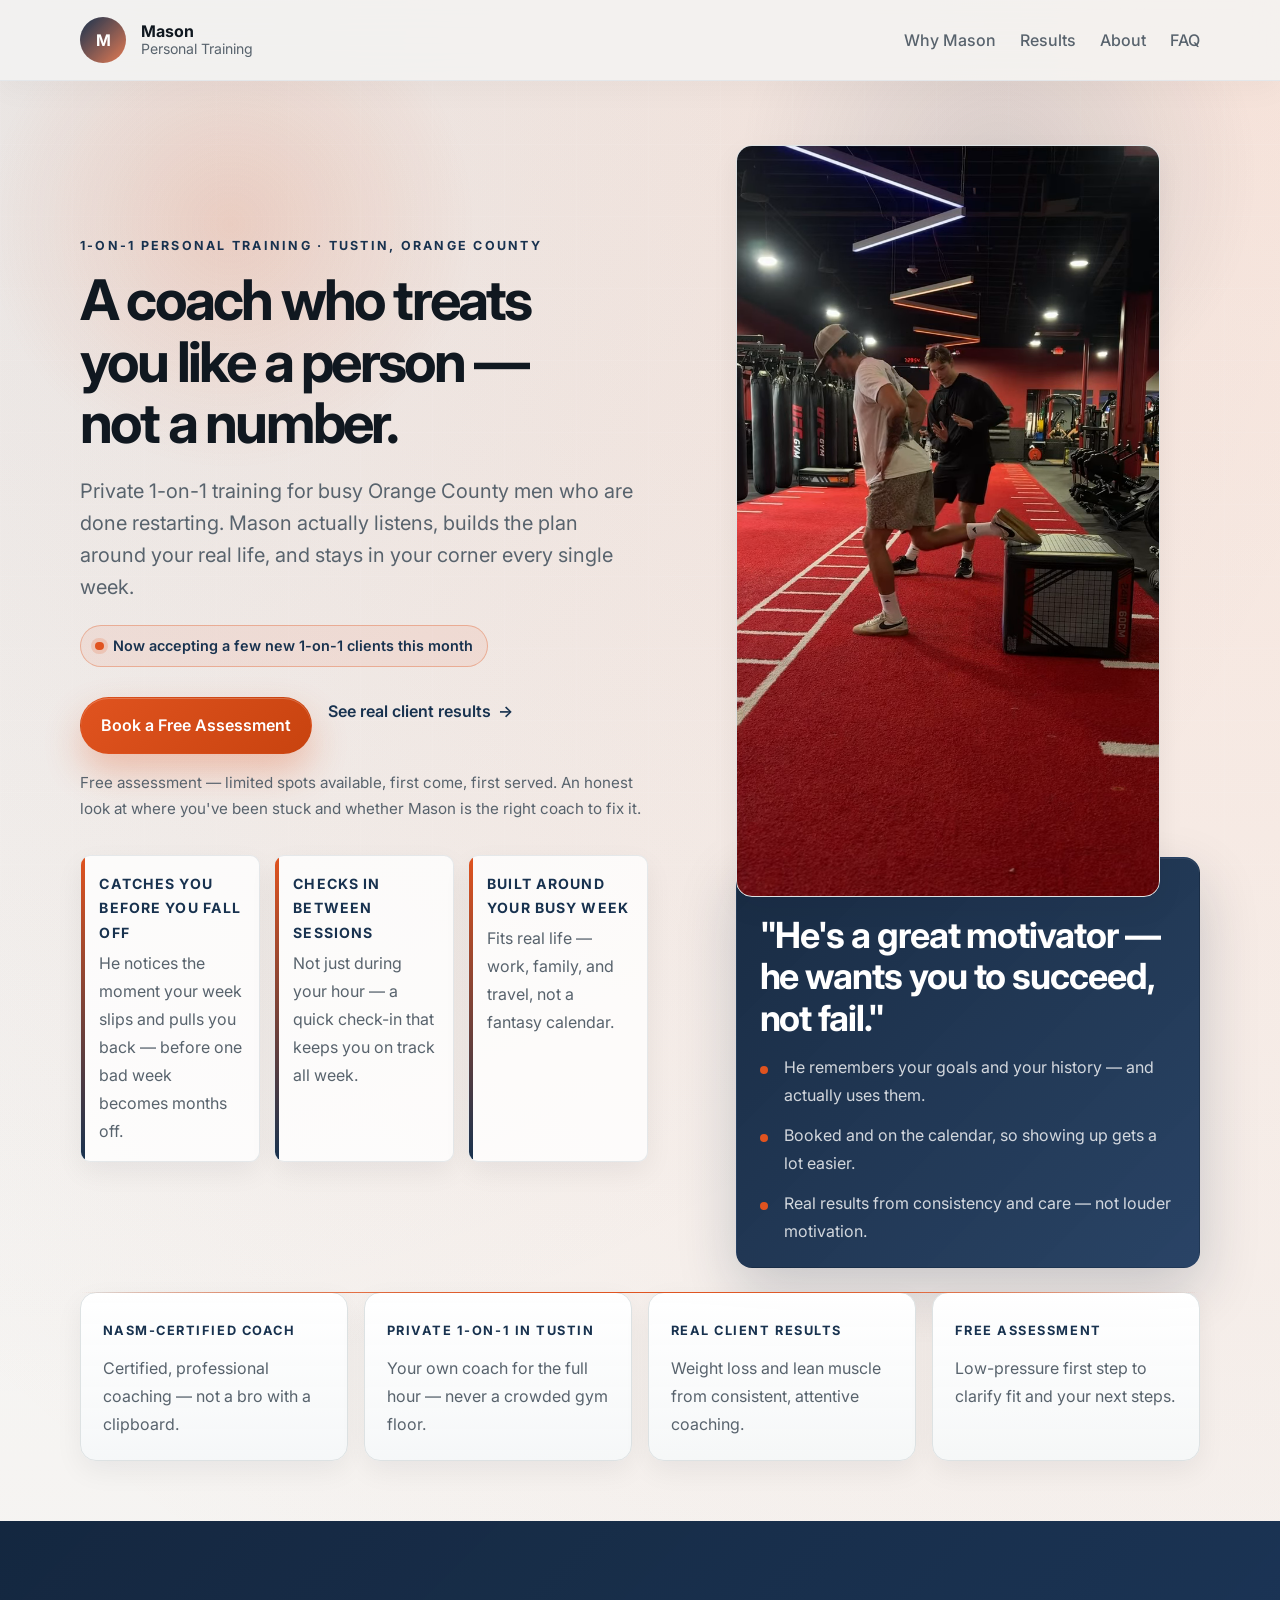
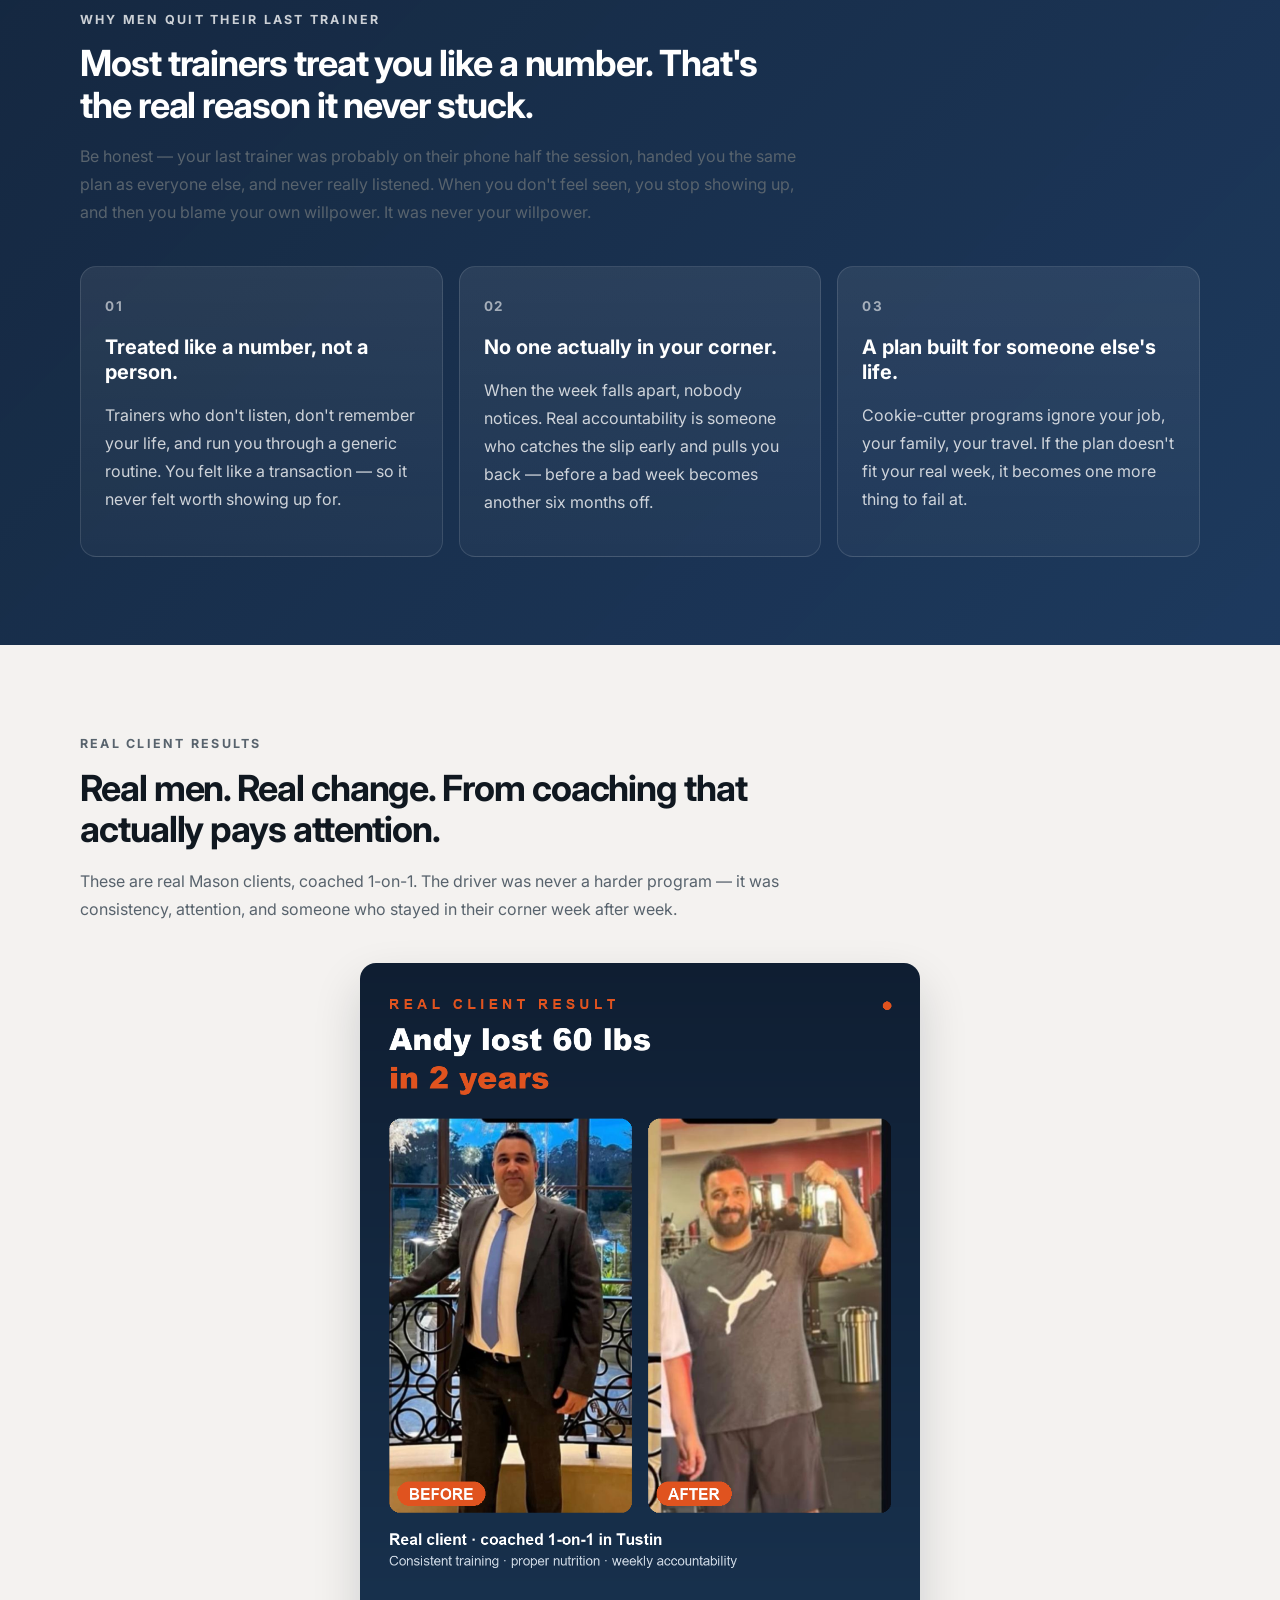
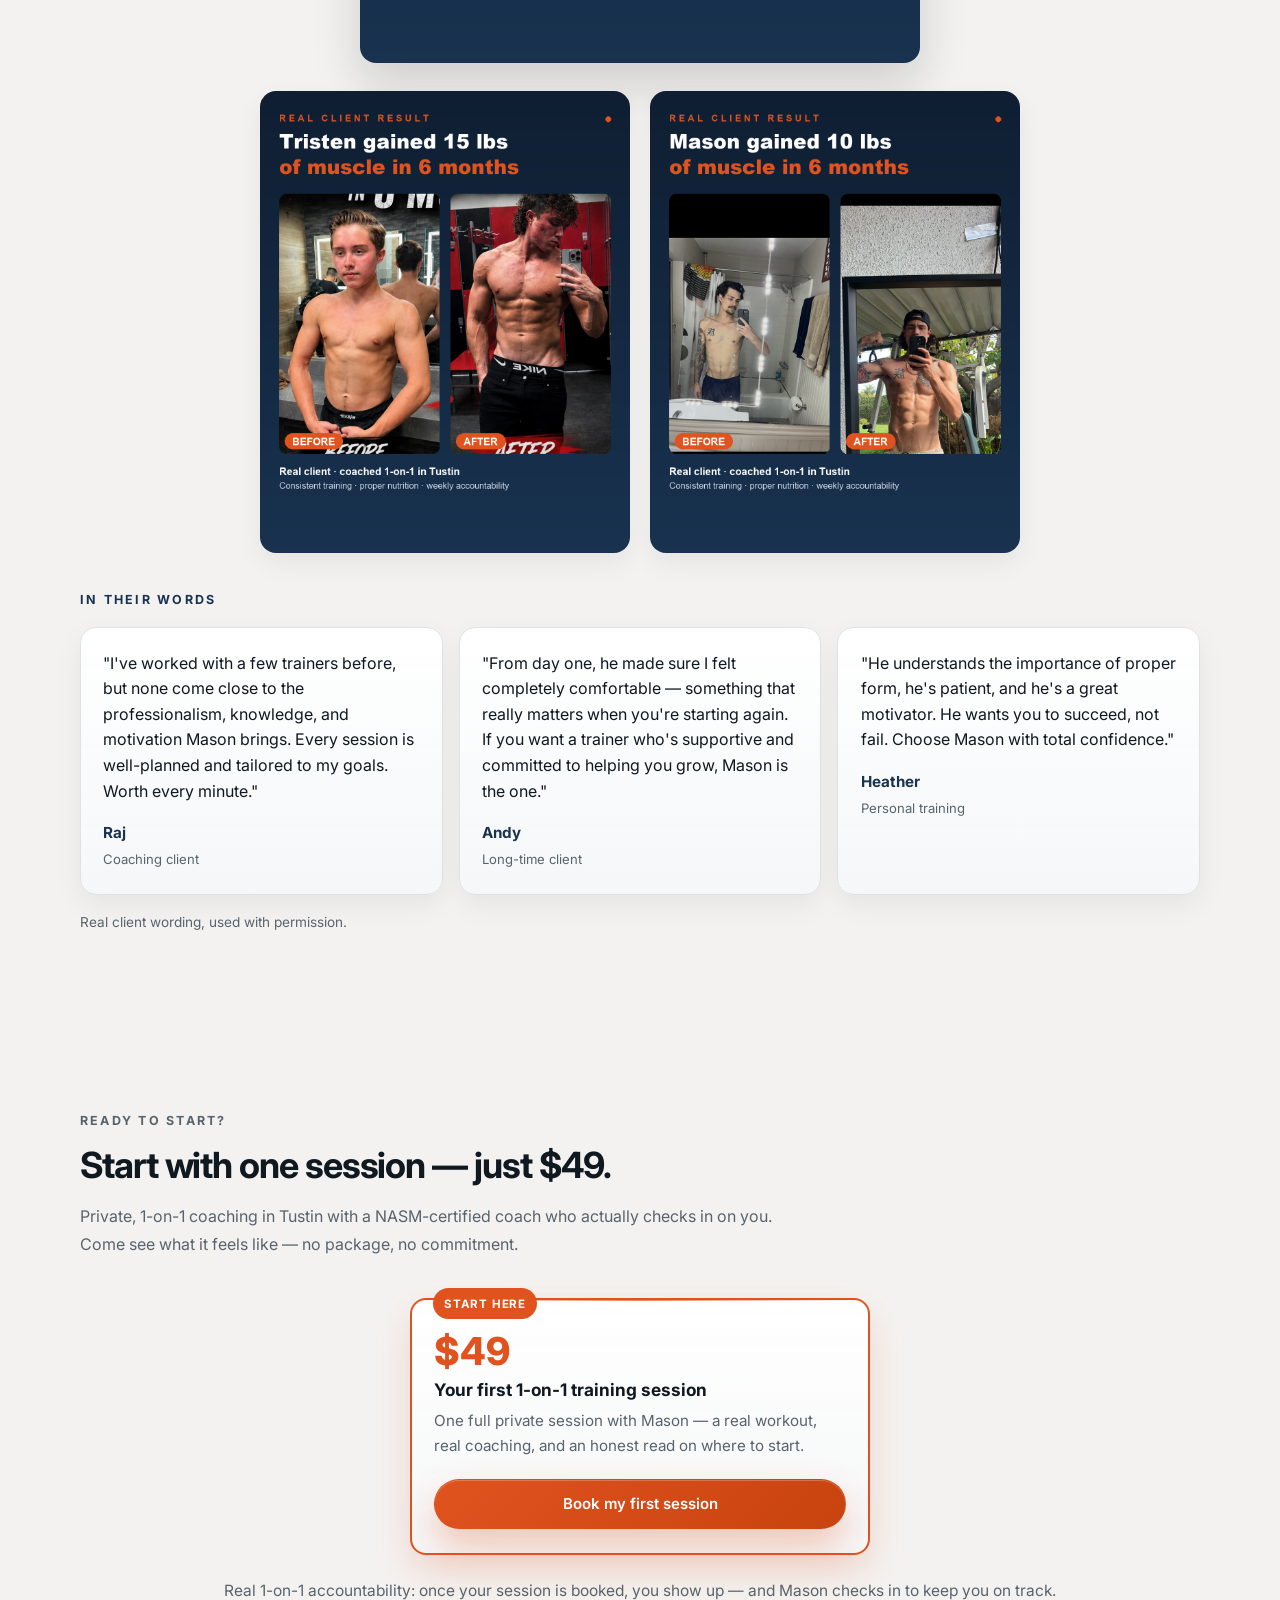
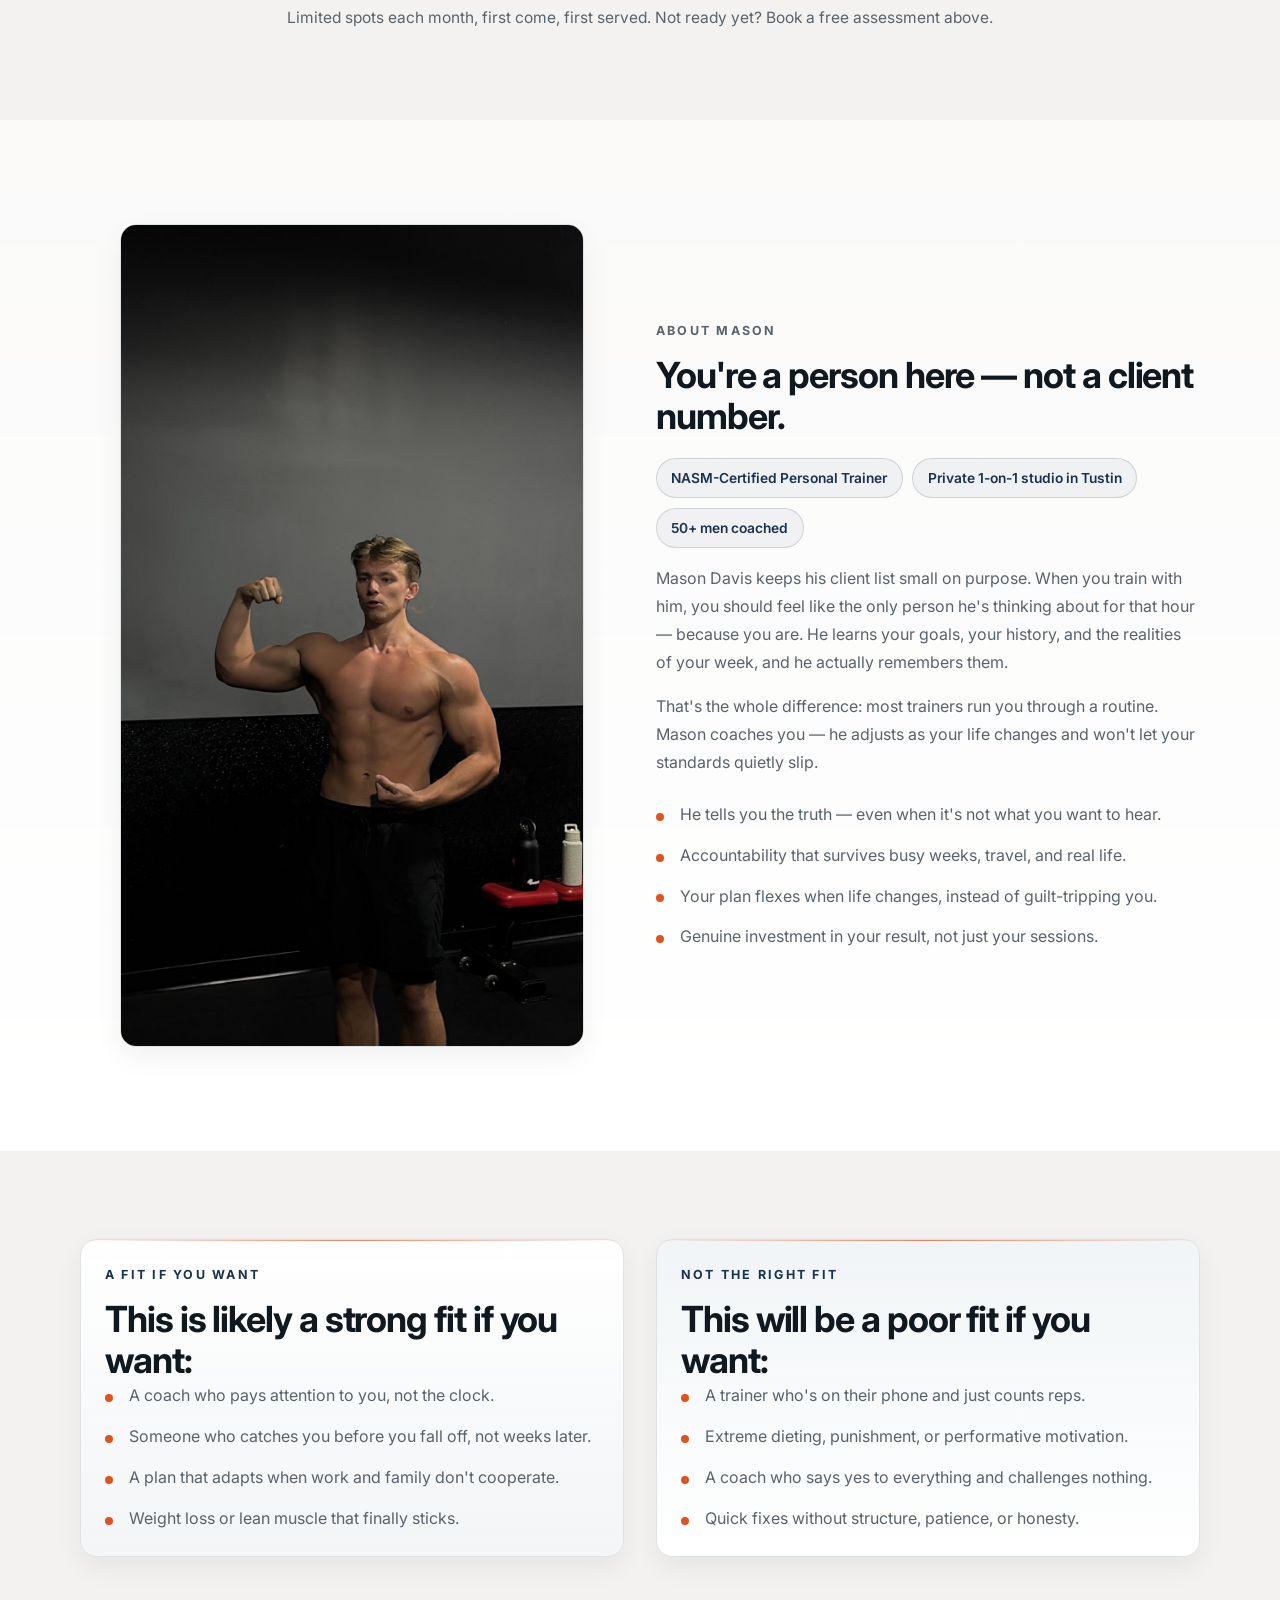
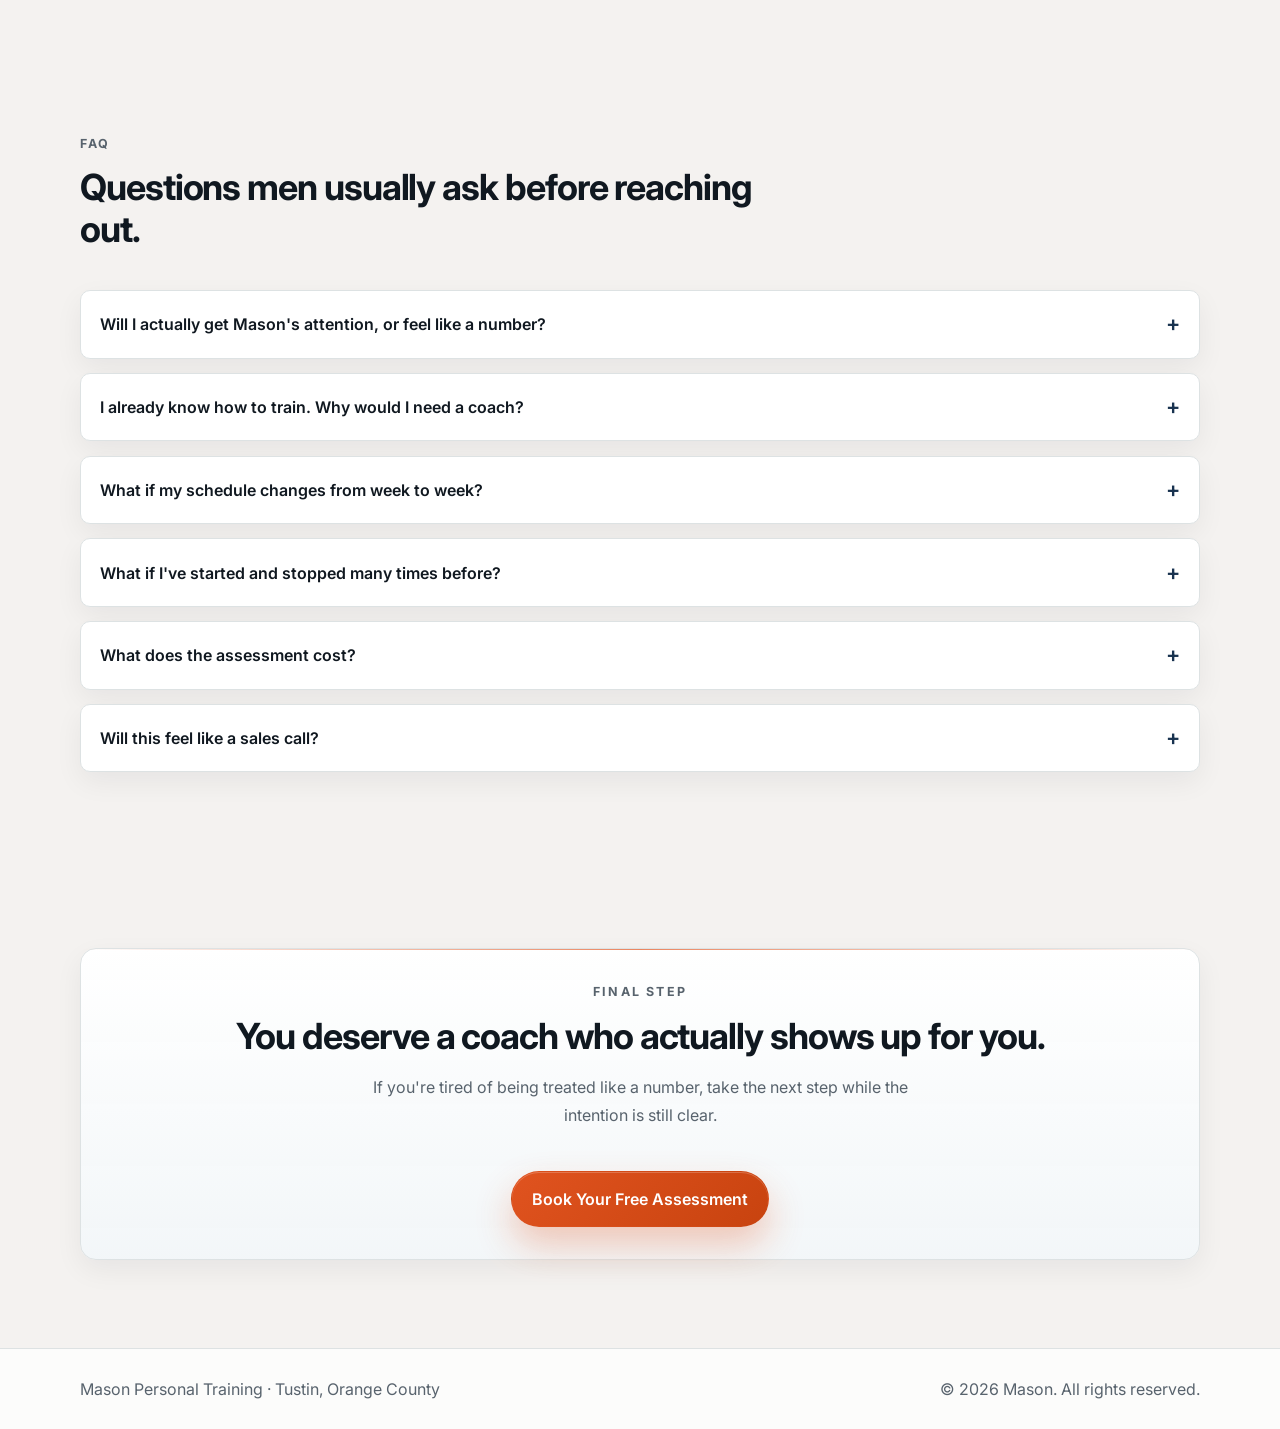
==== commit 9fc1706f: "Install Meta Pixel 970029305776456 on landing page" ====
--- a/index.html
+++ b/index.html
@@ -16,6 +16,23 @@
       rel="stylesheet"
     />
     <link rel="stylesheet" href="styles.css" />
+
+    <!-- Meta Pixel Code -->
+    <script>
+      !function(f,b,e,v,n,t,s)
+      {if(f.fbq)return;n=f.fbq=function(){n.callMethod?
+      n.callMethod.apply(n,arguments):n.queue.push(arguments)};
+      if(!f._fbq)f._fbq=n;n.push=n;n.loaded=!0;n.version='2.0';
+      n.queue=[];t=b.createElement(e);t.async=!0;
+      t.src=v;s=b.getElementsByTagName(e)[0];
+      s.parentNode.insertBefore(t,s)}(window, document,'script',
+      'https://connect.facebook.net/en_US/fbevents.js');
+      fbq('init', '970029305776456');
+      fbq('track', 'PageView');
+    </script>
+    <noscript><img height="1" width="1" style="display:none"
+      src="https://www.facebook.com/tr?id=970029305776456&ev=PageView&noscript=1" alt="" /></noscript>
+    <!-- End Meta Pixel Code -->
   </head>
   <body>
     <!-- Asset mapping:
